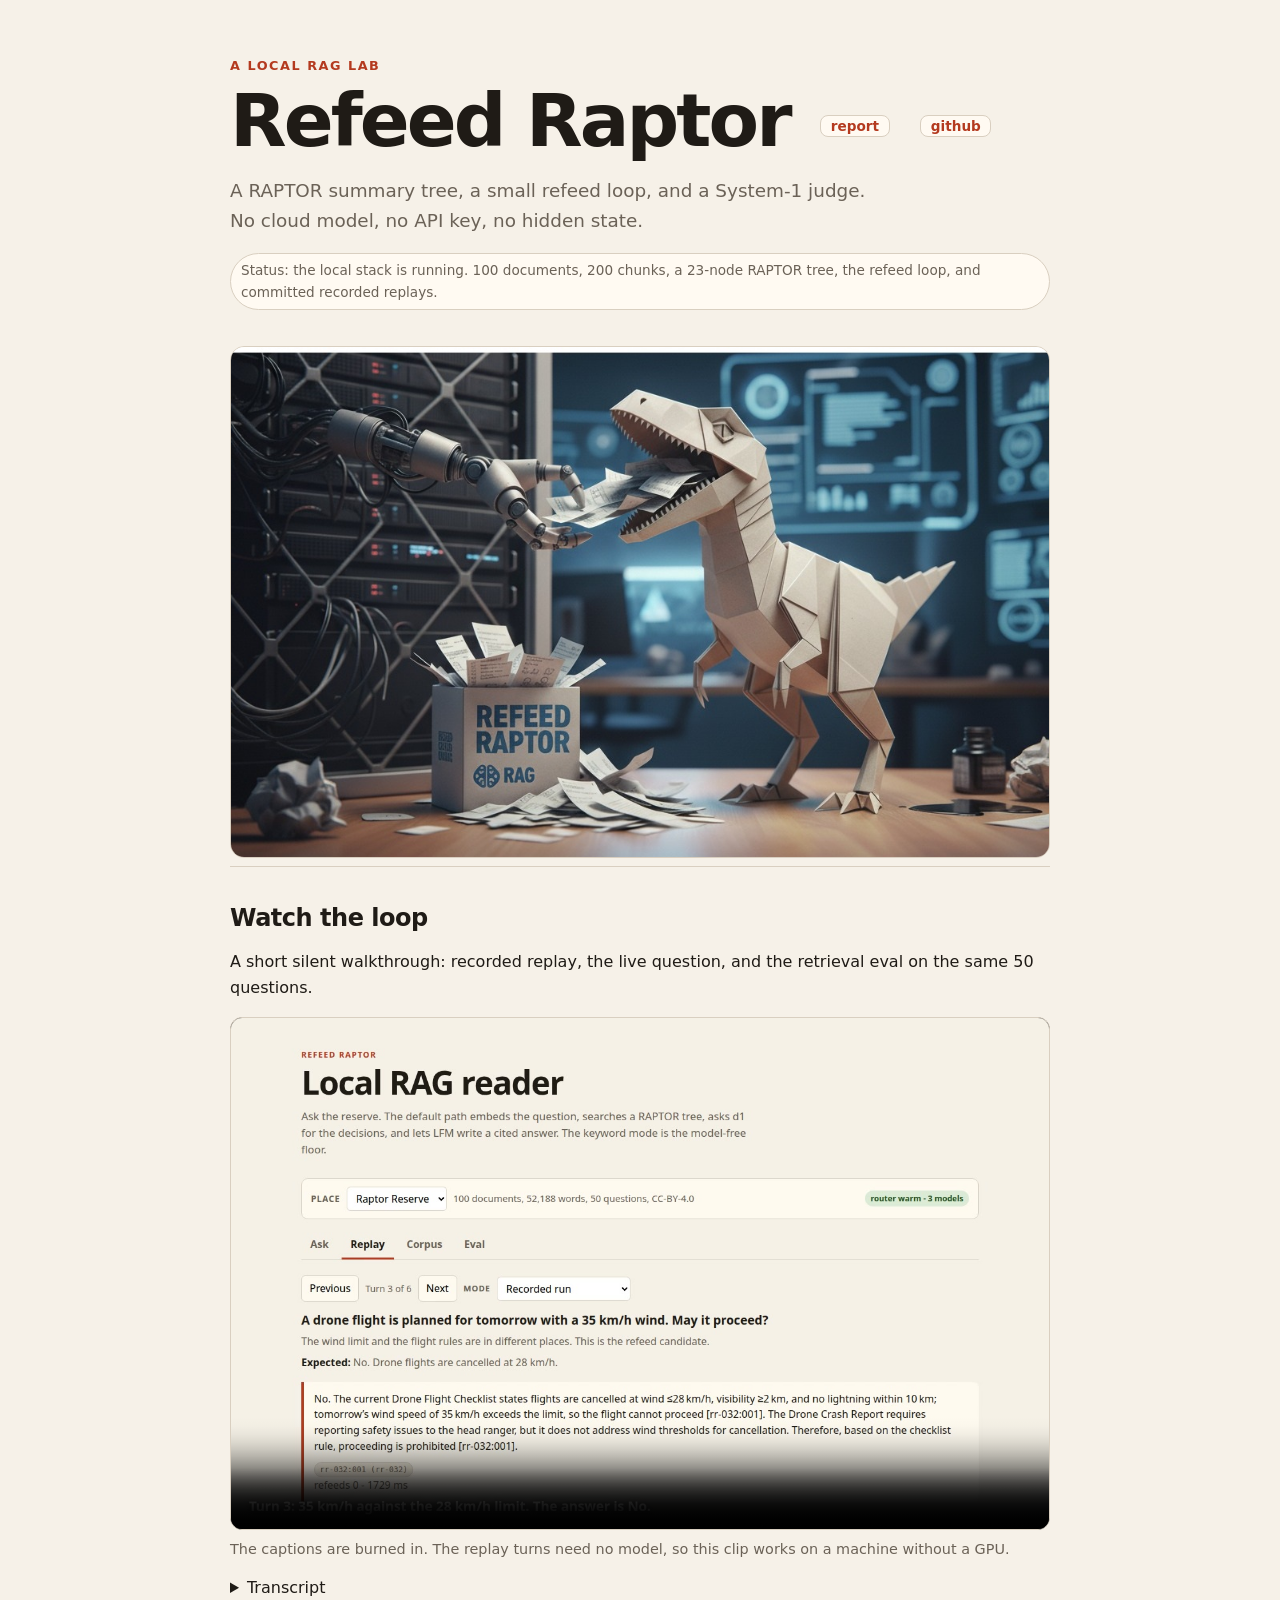
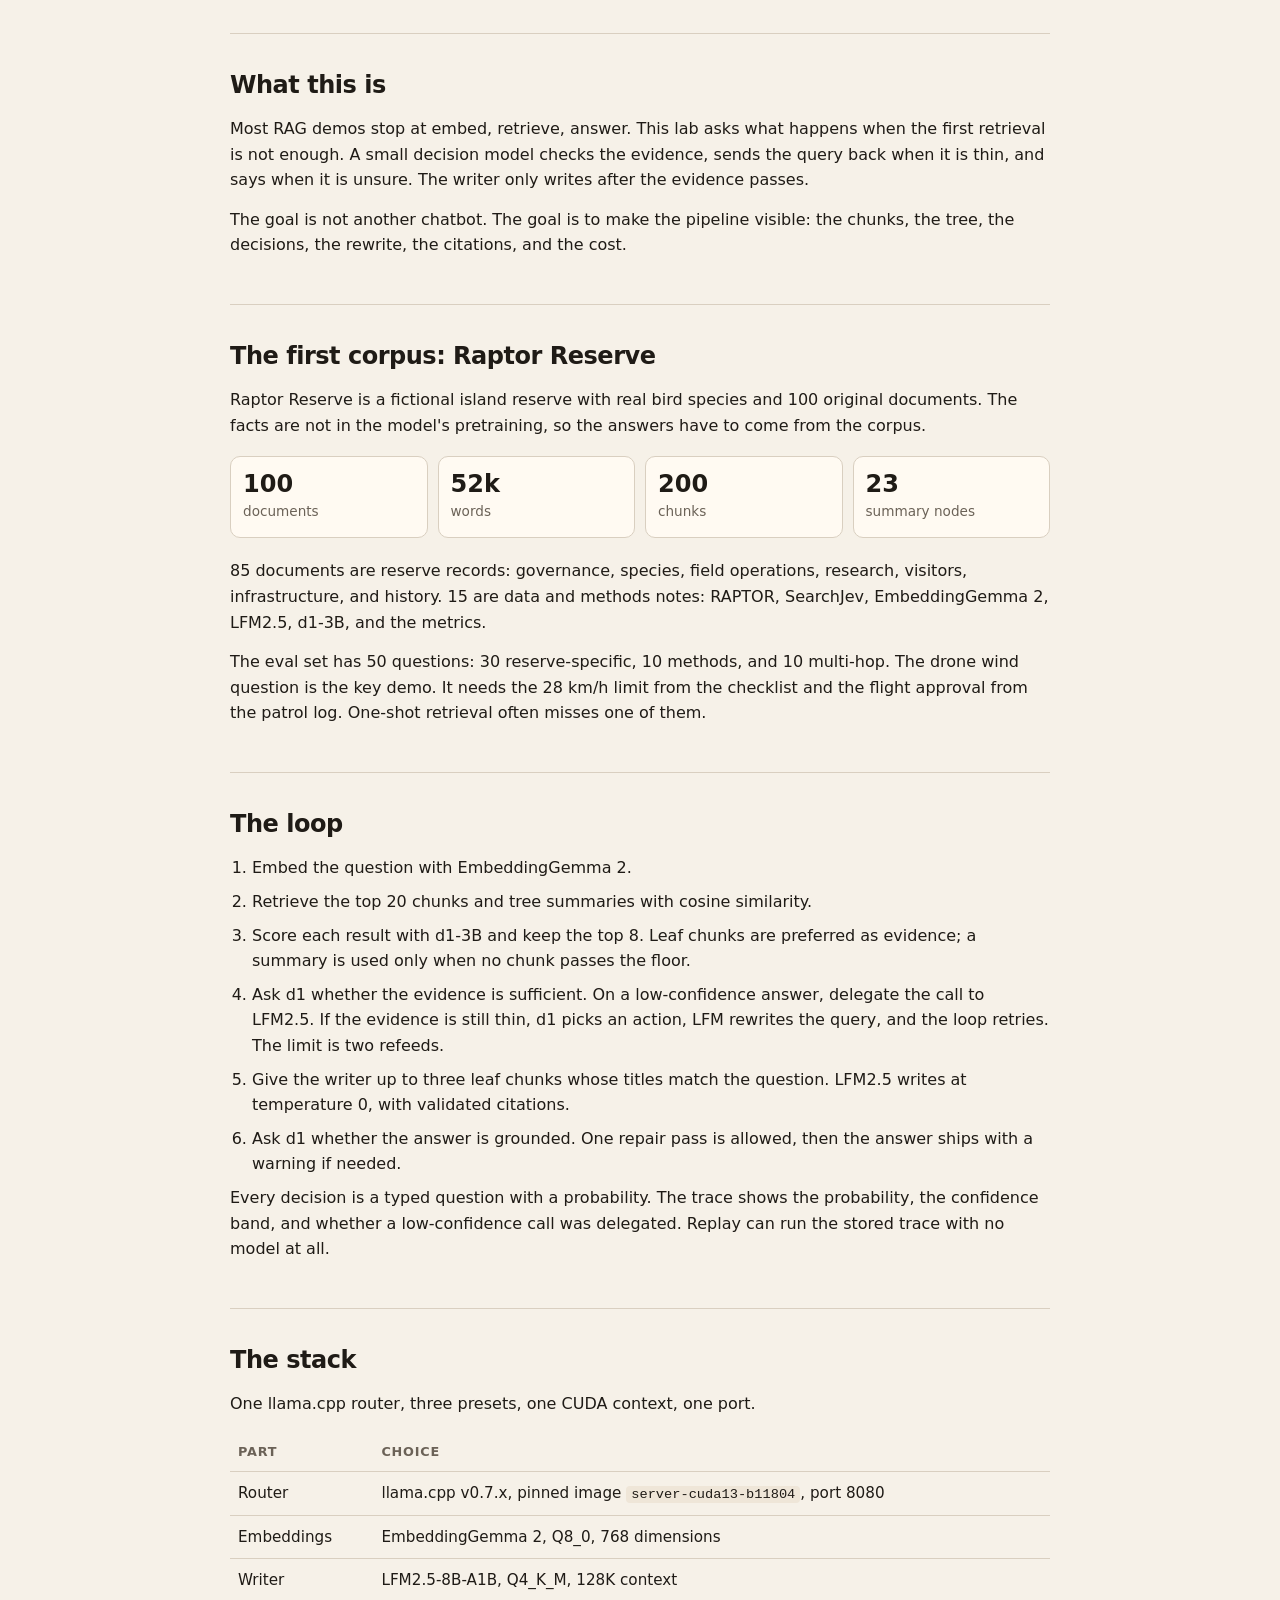
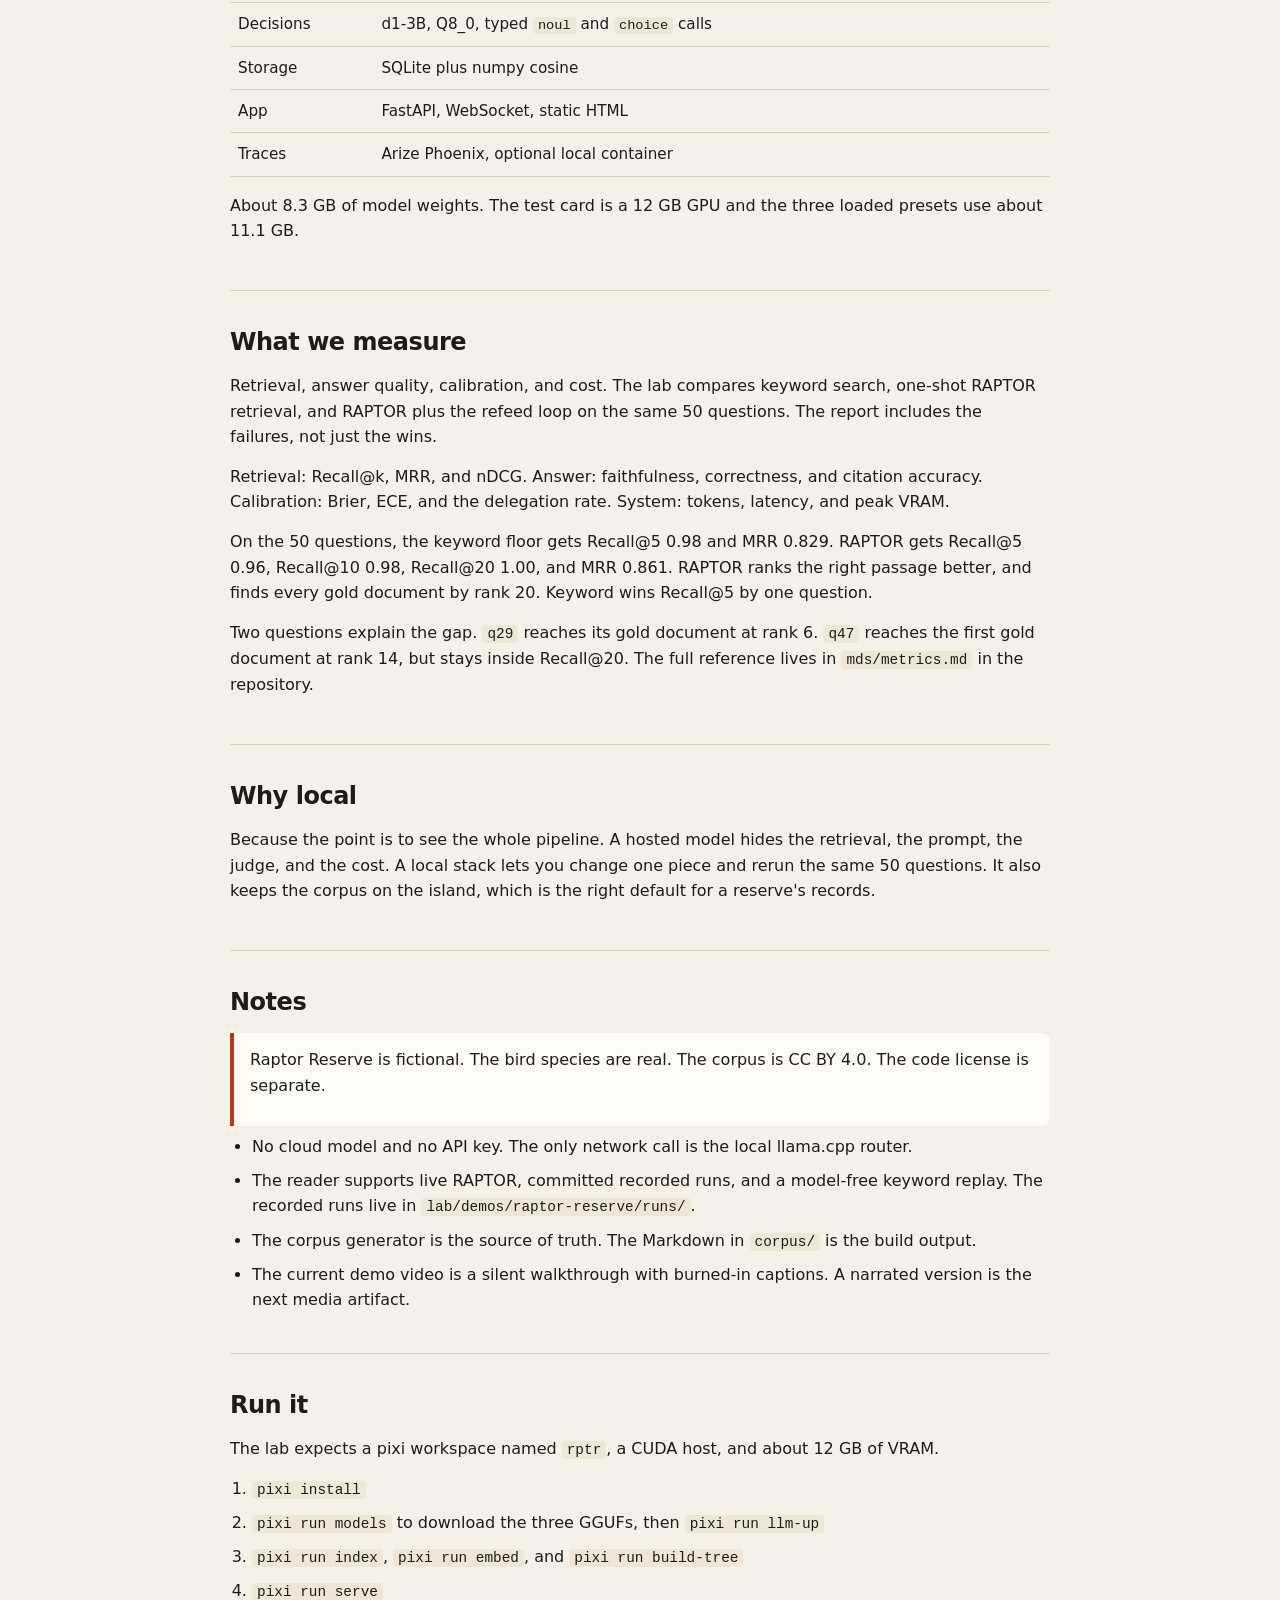
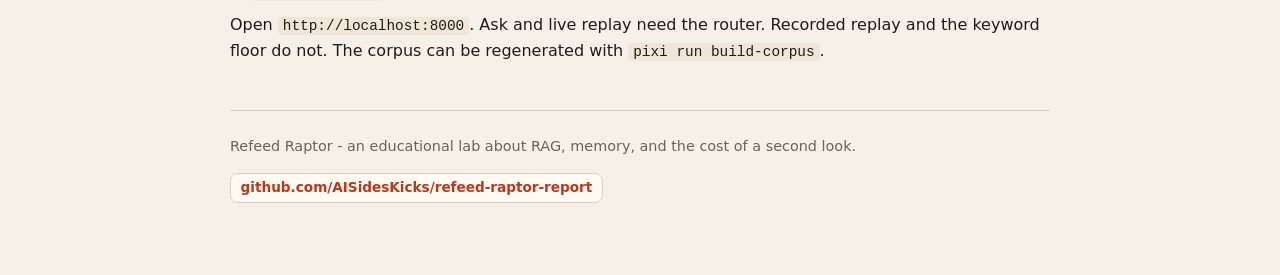
==== docs/index.html @ a9df1c09 "docs(web): add the report link before the github link" ====
<!doctype html>
<html lang="en">
<head>
<meta charset="utf-8">
<meta name="viewport" content="width=device-width, initial-scale=1">
<title>Refeed Raptor - a local RAG lab</title>
<meta name="description" content="A local RAG lab with a RAPTOR summary tree, a refeed loop, d1 decisions, and an LFM writer. No cloud model or API key.">
<link rel="canonical" href="https://refeed.raptor.report/">
<link rel="icon" type="image/png" sizes="64x64" href="favicon.png">
<link rel="icon" type="image/png" sizes="192x192" href="assets/images/icon-192.png">
<link rel="apple-touch-icon" sizes="180x180" href="assets/images/icon-180.png">
<meta name="theme-color" content="#f6f1e8">
<meta name="color-scheme" content="light">
<meta name="author" content="AISidesKicks">
<meta name="publisher" content="AISidesKicks">
<meta property="article:published_time" content="2026-10-22T00:00:00+00:00">
<meta property="article:modified_time" content="2026-10-22T00:00:00+00:00">

<meta property="og:type" content="website">
<meta property="og:site_name" content="Refeed Raptor">
<meta property="og:url" content="https://refeed.raptor.report/">
<meta property="og:title" content="Refeed Raptor - a local RAG lab">
<meta property="og:description" content="A RAPTOR summary tree, a small refeed loop, and a System-1 judge. No cloud model, no API key, no hidden state.">
<meta property="og:image" content="https://refeed.raptor.report/refeed-raptor.png">
<meta property="og:image:type" content="image/png">
<meta property="og:image:width" content="1024">
<meta property="og:image:height" content="635">
<meta property="og:image:alt" content="A paper raptor eating documents fed by a robot arm in a server room">
<meta property="og:video" content="https://refeed.raptor.report/assets/videos/refeed-loop.mp4">
<meta property="og:video:type" content="video/mp4">
<meta property="og:locale" content="en">

<meta name="twitter:card" content="summary_large_image">
<meta name="twitter:title" content="Refeed Raptor - a local RAG lab">
<meta name="twitter:description" content="A RAPTOR summary tree, a small refeed loop, and a System-1 judge. No cloud model, no API key.">
<meta name="twitter:image" content="https://refeed.raptor.report/refeed-raptor.png">
<meta name="twitter:image:alt" content="A paper raptor eating documents fed by a robot arm in a server room">
<style>
  :root {
    --paper: #f6f1e8;
    --ink: #1f1b16;
    --muted: #6b6257;
    --rust: #b43a1f;
    --line: #d9cfc0;
    --panel: #fffaf2;
  }

  * {
    box-sizing: border-box;
  }

  body {
    margin: 0;
    background: var(--paper);
    color: var(--ink);
    font-family: ui-sans-serif, system-ui, -apple-system, "Segoe UI", sans-serif;
    line-height: 1.6;
  }

  .wrap {
    max-width: 860px;
    margin: 0 auto;
    padding: 32px 20px 64px;
  }

  header {
    padding: 24px 0 8px;
  }

  .eyebrow {
    margin: 0 0 8px;
    color: var(--rust);
    font-size: 0.8rem;
    font-weight: 700;
    letter-spacing: 0.12em;
    text-transform: uppercase;
  }

  h1 {
    margin: 0;
    font-size: clamp(2.6rem, 7vw, 4.6rem);
    line-height: 1;
    letter-spacing: -0.04em;
  }

  .gh {
    display: inline-block;
    font-size: 0.85rem;
    font-weight: 600;
    letter-spacing: 0;
    text-decoration: none;
    color: var(--rust);
    border: 1px solid var(--line);
    border-radius: 0.5rem;
    padding: 0.2rem 0.6rem;
    background: var(--panel);
    vertical-align: middle;
    margin-left: 0.5rem;
  }

  .gh:hover {
    border-color: var(--rust);
  }

  footer .gh {
    margin-left: 0;
  }

  .lede {
    max-width: 640px;
    margin: 18px 0 0;
    color: var(--muted);
    font-size: 1.15rem;
  }

  .status {
    display: inline-block;
    margin: 18px 0 0;
    padding: 6px 10px;
    background: var(--panel);
    border: 1px solid var(--line);
    border-radius: 999px;
    color: var(--muted);
    font-size: 0.85rem;
  }

  .hero {
    display: block;
    width: 100%;
    height: auto;
    margin: 28px 0 8px;
    border: 1px solid var(--line);
    border-radius: 14px;
  }

  .video {
    display: block;
    width: 100%;
    margin: 16px 0 8px;
    border: 1px solid var(--line);
    border-radius: 12px;
    background: #000;
  }

  .video-note {
    color: var(--muted);
    font-size: 0.9rem;
  }

  section {
    padding: 32px 0;
    border-top: 1px solid var(--line);
  }

  h2 {
    margin: 0 0 12px;
    font-size: 1.5rem;
    letter-spacing: -0.02em;
  }

  p {
    margin: 0 0 14px;
  }

  .stats {
    display: grid;
    grid-template-columns: repeat(4, minmax(0, 1fr));
    gap: 10px;
    margin: 18px 0 20px;
  }

  .stat {
    padding: 14px 12px;
    background: var(--panel);
    border: 1px solid var(--line);
    border-radius: 10px;
  }

  .stat strong {
    display: block;
    font-size: 1.5rem;
    line-height: 1.1;
  }

  .stat span {
    color: var(--muted);
    font-size: 0.85rem;
  }

  ol,
  ul {
    margin: 0;
    padding-left: 22px;
  }

  li {
    margin: 8px 0;
  }

  code {
    padding: 1px 5px;
    background: #efe6d8;
    border-radius: 4px;
    font-family: ui-monospace, SFMono-Regular, Menlo, monospace;
    font-size: 0.9em;
  }

  table {
    width: 100%;
    margin: 16px 0;
    border-collapse: collapse;
    font-size: 0.95rem;
  }

  th,
  td {
    padding: 9px 8px;
    border-bottom: 1px solid var(--line);
    text-align: left;
    vertical-align: top;
  }

  th {
    color: var(--muted);
    font-size: 0.8rem;
    letter-spacing: 0.06em;
    text-transform: uppercase;
  }

  .callout {
    padding: 14px 16px;
    background: var(--panel);
    border-left: 4px solid var(--rust);
    border-radius: 0 8px 8px 0;
  }

  footer {
    padding-top: 24px;
    border-top: 1px solid var(--line);
    color: var(--muted);
    font-size: 0.9rem;
  }

  @media (max-width: 620px) {
    .stats {
      grid-template-columns: repeat(2, minmax(0, 1fr));
    }
  }
</style>
</head>
<body>
<div class="wrap">

<header>
  <p class="eyebrow">A local RAG lab</p>
  <h1>Refeed Raptor <a class="gh" href="#measure">report</a> <a class="gh" href="https://github.com/AISidesKicks/refeed-raptor-report">github</a></h1>
  <p class="lede">A RAPTOR summary tree, a small refeed loop, and a System-1 judge. No cloud model, no API key, no hidden state.</p>
  <p class="status">Status: the local stack is running. 100 documents, 200 chunks, a 23-node RAPTOR tree, the refeed loop, and committed recorded replays.</p>
</header>

<img class="hero" src="refeed-raptor.png" alt="A paper raptor being fed documents by a robot arm in a server room">

<main>

<section id="watch">
  <h2>Watch the loop</h2>
  <p>A short silent walkthrough: recorded replay, the live question, and the retrieval eval on the same 50 questions.</p>
  <video class="video" controls playsinline preload="metadata" poster="assets/videos/refeed-loop-poster.jpg">
    <source src="assets/videos/refeed-loop.mp4" type="video/mp4">
    Your browser does not support the video tag. <a href="assets/videos/refeed-loop.mp4">Download the MP4.</a>
  </video>
  <p class="video-note">The captions are burned in. The replay turns need no model, so this clip works on a machine without a GPU.</p>
  <details class="transcript">
    <summary>Transcript</summary>
    <p><strong>0:00</strong> A local RAG lab. One llama.cpp router, three models, no cloud.</p>
    <p><strong>0:02</strong> Recorded replay needs no GPU. Turn 1 returns 21 osprey chicks.</p>
    <p><strong>0:06</strong> Turn 3: 35 km/h against the 28 km/h limit. The answer is No.</p>
    <p><strong>0:11</strong> Live mode: retrieve, judge, write, cite, check grounding.</p>
    <p><strong>0:15</strong> RAPTOR on 50 questions: Recall@20 100%, MRR 0.861.</p>
    <p><strong>0:18</strong> refeed.raptor.report - local models, visible loop.</p>
  </details>
</section>

<section id="what">
  <h2>What this is</h2>
  <p>Most RAG demos stop at embed, retrieve, answer. This lab asks what happens when the first retrieval is not enough. A small decision model checks the evidence, sends the query back when it is thin, and says when it is unsure. The writer only writes after the evidence passes.</p>
  <p>The goal is not another chatbot. The goal is to make the pipeline visible: the chunks, the tree, the decisions, the rewrite, the citations, and the cost.</p>
</section>

<section id="corpus">
  <h2>The first corpus: Raptor Reserve</h2>
  <p>Raptor Reserve is a fictional island reserve with real bird species and 100 original documents. The facts are not in the model's pretraining, so the answers have to come from the corpus.</p>
  <div class="stats">
    <div class="stat"><strong>100</strong><span>documents</span></div>
    <div class="stat"><strong>52k</strong><span>words</span></div>
    <div class="stat"><strong>200</strong><span>chunks</span></div>
    <div class="stat"><strong>23</strong><span>summary nodes</span></div>
  </div>
  <p>85 documents are reserve records: governance, species, field operations, research, visitors, infrastructure, and history. 15 are data and methods notes: RAPTOR, SearchJev, EmbeddingGemma 2, LFM2.5, d1-3B, and the metrics.</p>
  <p>The eval set has 50 questions: 30 reserve-specific, 10 methods, and 10 multi-hop. The drone wind question is the key demo. It needs the 28 km/h limit from the checklist and the flight approval from the patrol log. One-shot retrieval often misses one of them.</p>
</section>

<section id="loop">
  <h2>The loop</h2>
  <ol>
    <li>Embed the question with EmbeddingGemma 2.</li>
    <li>Retrieve the top 20 chunks and tree summaries with cosine similarity.</li>
    <li>Score each result with d1-3B and keep the top 8. Leaf chunks are preferred as evidence; a summary is used only when no chunk passes the floor.</li>
    <li>Ask d1 whether the evidence is sufficient. On a low-confidence answer, delegate the call to LFM2.5. If the evidence is still thin, d1 picks an action, LFM rewrites the query, and the loop retries. The limit is two refeeds.</li>
    <li>Give the writer up to three leaf chunks whose titles match the question. LFM2.5 writes at temperature 0, with validated citations.</li>
    <li>Ask d1 whether the answer is grounded. One repair pass is allowed, then the answer ships with a warning if needed.</li>
  </ol>
  <p>Every decision is a typed question with a probability. The trace shows the probability, the confidence band, and whether a low-confidence call was delegated. Replay can run the stored trace with no model at all.</p>
</section>

<section id="stack">
  <h2>The stack</h2>
  <p>One llama.cpp router, three presets, one CUDA context, one port.</p>
  <table>
    <tr><th>Part</th><th>Choice</th></tr>
    <tr><td>Router</td><td>llama.cpp v0.7.x, pinned image <code>server-cuda13-b11804</code>, port 8080</td></tr>
    <tr><td>Embeddings</td><td>EmbeddingGemma 2, Q8_0, 768 dimensions</td></tr>
    <tr><td>Writer</td><td>LFM2.5-8B-A1B, Q4_K_M, 128K context</td></tr>
    <tr><td>Decisions</td><td>d1-3B, Q8_0, typed <code>noul</code> and <code>choice</code> calls</td></tr>
    <tr><td>Storage</td><td>SQLite plus numpy cosine</td></tr>
    <tr><td>App</td><td>FastAPI, WebSocket, static HTML</td></tr>
    <tr><td>Traces</td><td>Arize Phoenix, optional local container</td></tr>
  </table>
  <p>About 8.3 GB of model weights. The test card is a 12 GB GPU and the three loaded presets use about 11.1 GB.</p>
</section>

<section id="measure">
  <h2>What we measure</h2>
  <p>Retrieval, answer quality, calibration, and cost. The lab compares keyword search, one-shot RAPTOR retrieval, and RAPTOR plus the refeed loop on the same 50 questions. The report includes the failures, not just the wins.</p>
  <p>Retrieval: Recall@k, MRR, and nDCG. Answer: faithfulness, correctness, and citation accuracy. Calibration: Brier, ECE, and the delegation rate. System: tokens, latency, and peak VRAM.</p>
  <p>On the 50 questions, the keyword floor gets Recall@5 0.98 and MRR 0.829. RAPTOR gets Recall@5 0.96, Recall@10 0.98, Recall@20 1.00, and MRR 0.861. RAPTOR ranks the right passage better, and finds every gold document by rank 20. Keyword wins Recall@5 by one question.</p>
  <p>Two questions explain the gap. <code>q29</code> reaches its gold document at rank 6. <code>q47</code> reaches the first gold document at rank 14, but stays inside Recall@20. The full reference lives in <code>mds/metrics.md</code> in the repository.</p>
</section>

<section id="local">
  <h2>Why local</h2>
  <p>Because the point is to see the whole pipeline. A hosted model hides the retrieval, the prompt, the judge, and the cost. A local stack lets you change one piece and rerun the same 50 questions. It also keeps the corpus on the island, which is the right default for a reserve's records.</p>
</section>

<section id="notes">
  <h2>Notes</h2>
  <div class="callout">
    <p>Raptor Reserve is fictional. The bird species are real. The corpus is CC BY 4.0. The code license is separate.</p>
  </div>
  <ul>
    <li>No cloud model and no API key. The only network call is the local llama.cpp router.</li>
    <li>The reader supports live RAPTOR, committed recorded runs, and a model-free keyword replay. The recorded runs live in <code>lab/demos/raptor-reserve/runs/</code>.</li>
    <li>The corpus generator is the source of truth. The Markdown in <code>corpus/</code> is the build output.</li>
    <li>The current demo video is a silent walkthrough with burned-in captions. A narrated version is the next media artifact.</li>
  </ul>
</section>

<section id="run">
  <h2>Run it</h2>
  <p>The lab expects a pixi workspace named <code>rptr</code>, a CUDA host, and about 12 GB of VRAM.</p>
  <ol>
    <li><code>pixi install</code></li>
    <li><code>pixi run models</code> to download the three GGUFs, then <code>pixi run llm-up</code></li>
    <li><code>pixi run index</code>, <code>pixi run embed</code>, and <code>pixi run build-tree</code></li>
    <li><code>pixi run serve</code></li>
  </ol>
  <p>Open <code>http://localhost:8000</code>. Ask and live replay need the router. Recorded replay and the keyword floor do not. The corpus can be regenerated with <code>pixi run build-corpus</code>.</p>
</section>

</main>

<footer>
  <p>Refeed Raptor - an educational lab about RAG, memory, and the cost of a second look.</p>
  <p><a class="gh" href="https://github.com/AISidesKicks/refeed-raptor-report">github.com/AISidesKicks/refeed-raptor-report</a></p>
</footer>

</div>
</body>
</html>
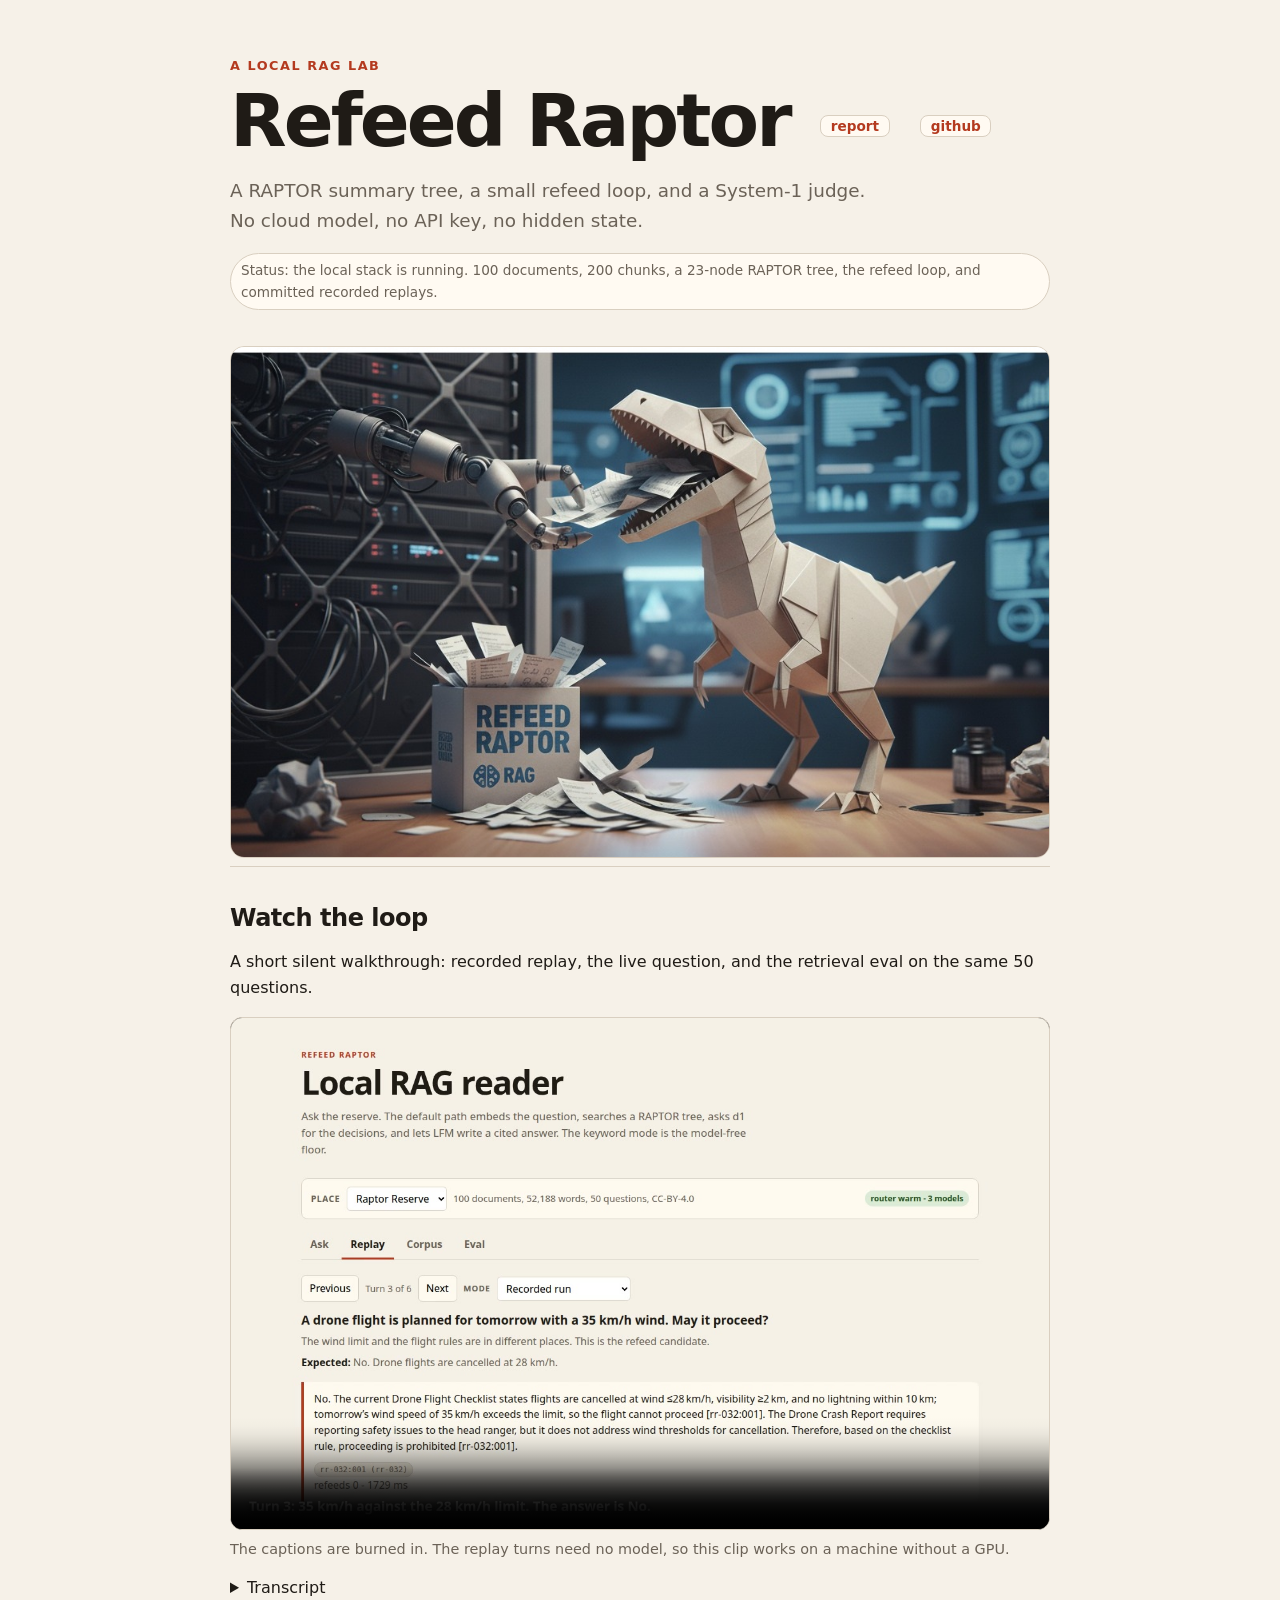
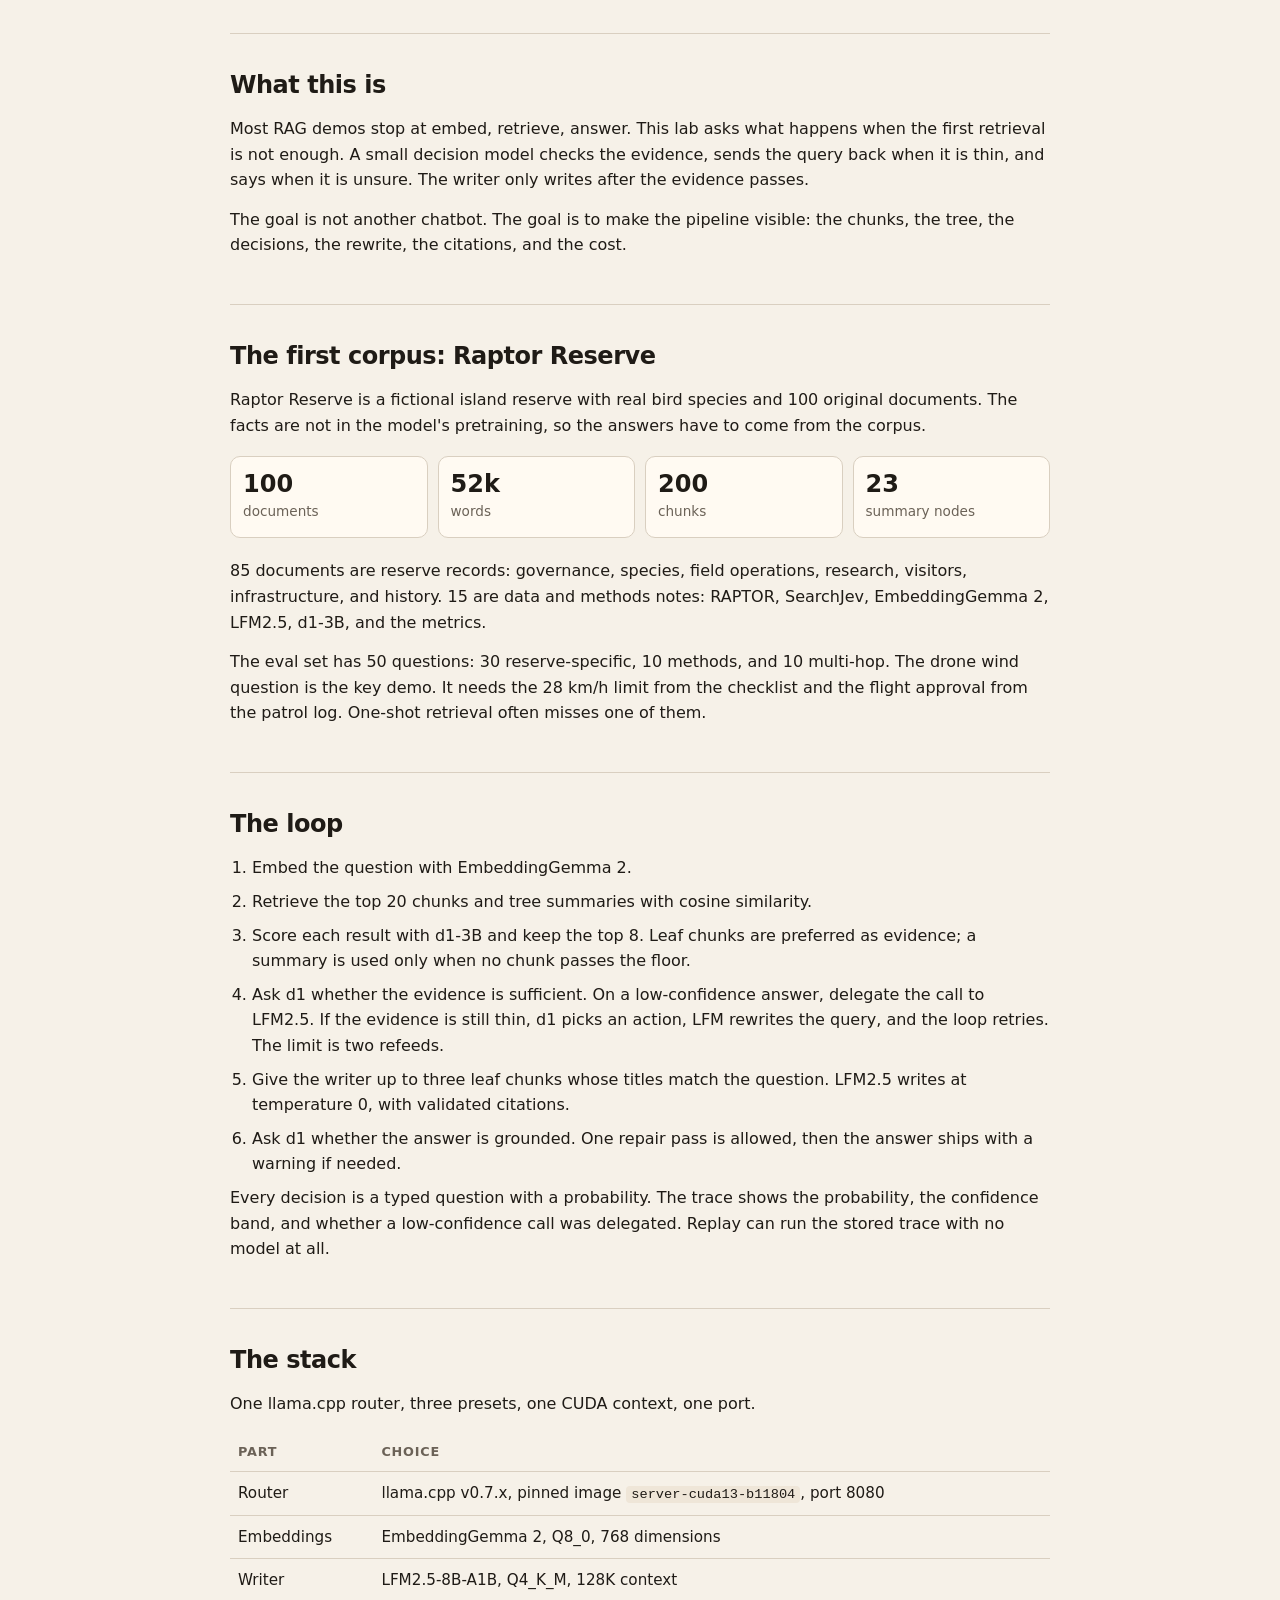
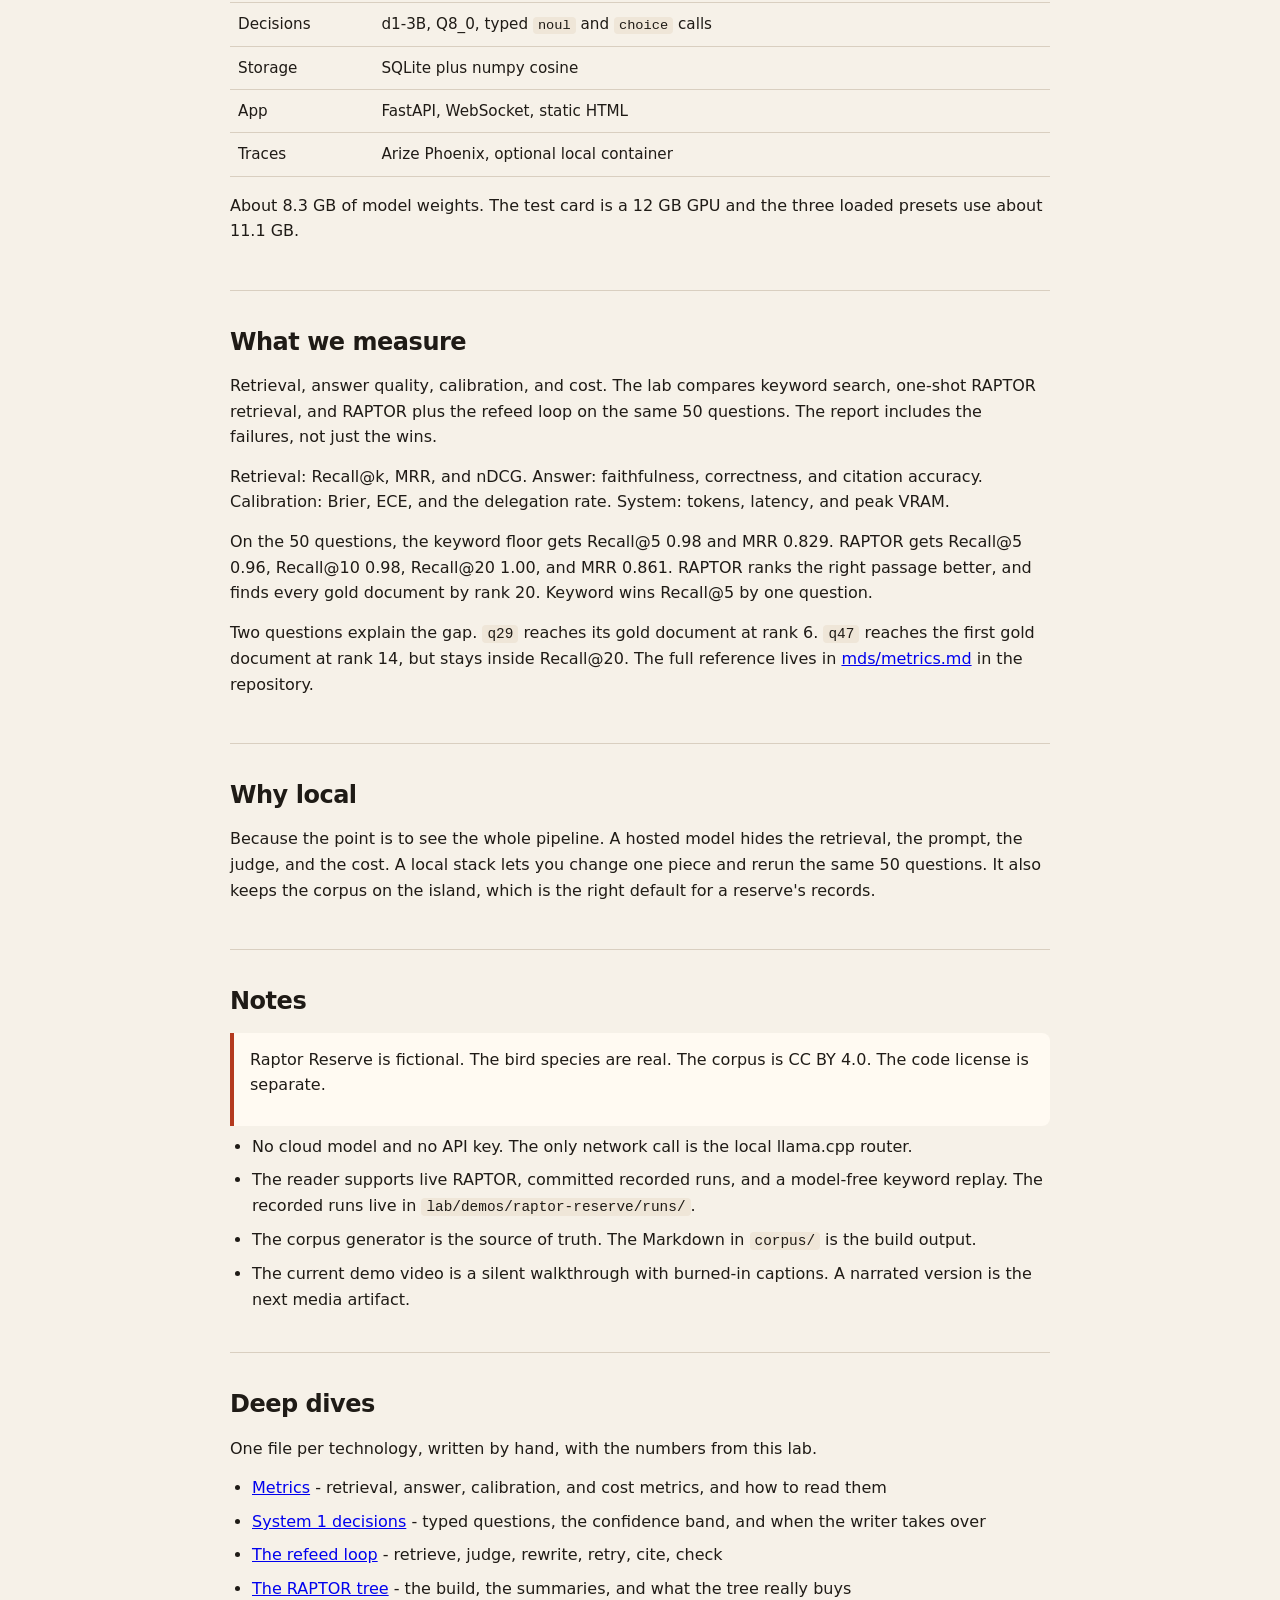
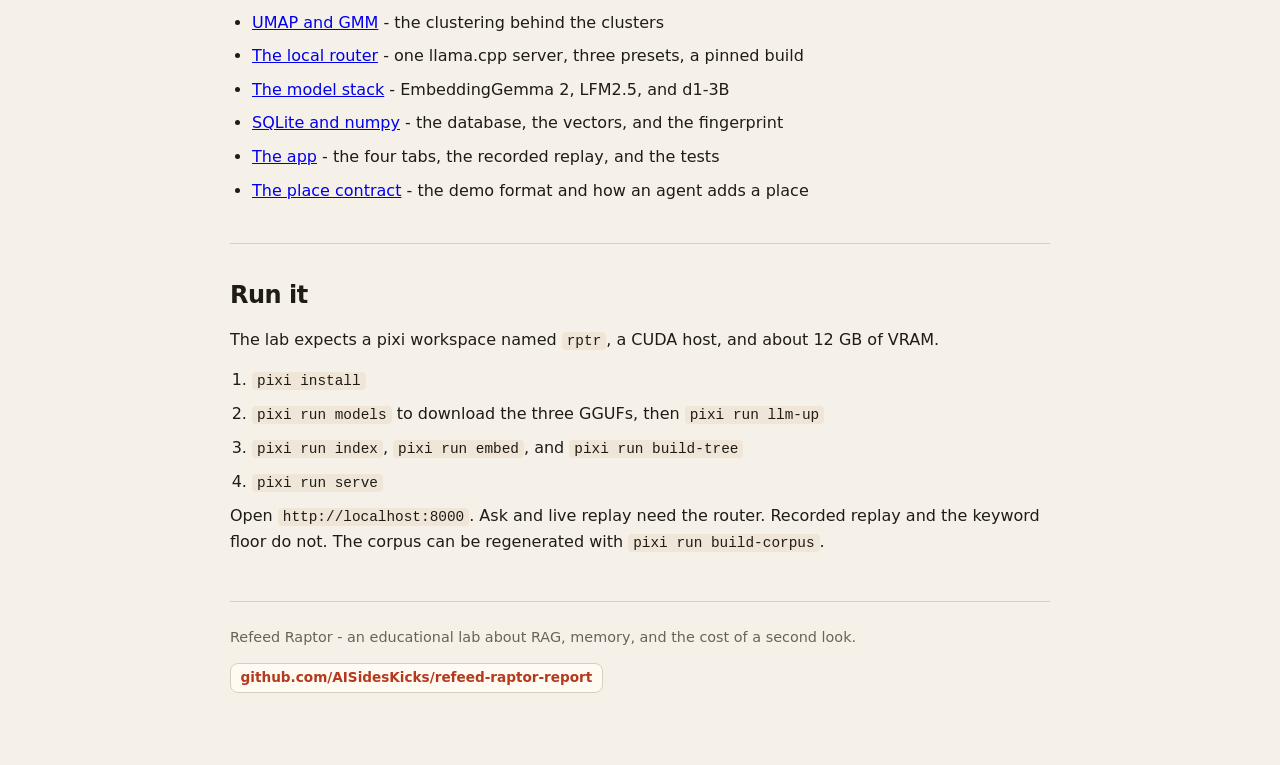
==== commit 97714774: "docs(web): link the deep dives from the overview" ====
--- a/docs/index.html
+++ b/docs/index.html
@@ -334,7 +334,7 @@
   <p>Retrieval, answer quality, calibration, and cost. The lab compares keyword search, one-shot RAPTOR retrieval, and RAPTOR plus the refeed loop on the same 50 questions. The report includes the failures, not just the wins.</p>
   <p>Retrieval: Recall@k, MRR, and nDCG. Answer: faithfulness, correctness, and citation accuracy. Calibration: Brier, ECE, and the delegation rate. System: tokens, latency, and peak VRAM.</p>
   <p>On the 50 questions, the keyword floor gets Recall@5 0.98 and MRR 0.829. RAPTOR gets Recall@5 0.96, Recall@10 0.98, Recall@20 1.00, and MRR 0.861. RAPTOR ranks the right passage better, and finds every gold document by rank 20. Keyword wins Recall@5 by one question.</p>
-  <p>Two questions explain the gap. <code>q29</code> reaches its gold document at rank 6. <code>q47</code> reaches the first gold document at rank 14, but stays inside Recall@20. The full reference lives in <code>mds/metrics.md</code> in the repository.</p>
+  <p>Two questions explain the gap. <code>q29</code> reaches its gold document at rank 6. <code>q47</code> reaches the first gold document at rank 14, but stays inside Recall@20. The full reference lives in <a href="https://github.com/AISidesKicks/refeed-raptor-report/blob/master/mds/metrics.md">mds/metrics.md</a> in the repository.</p>
 </section>
 
 <section id="local">
@@ -355,6 +355,23 @@
   </ul>
 </section>
 
+<section id="dives">
+  <h2>Deep dives</h2>
+  <p>One file per technology, written by hand, with the numbers from this lab.</p>
+  <ul>
+    <li><a href="https://github.com/AISidesKicks/refeed-raptor-report/blob/master/mds/metrics.md">Metrics</a> - retrieval, answer, calibration, and cost metrics, and how to read them</li>
+    <li><a href="https://github.com/AISidesKicks/refeed-raptor-report/blob/master/mds/systemone.md">System 1 decisions</a> - typed questions, the confidence band, and when the writer takes over</li>
+    <li><a href="https://github.com/AISidesKicks/refeed-raptor-report/blob/master/mds/refeed.md">The refeed loop</a> - retrieve, judge, rewrite, retry, cite, check</li>
+    <li><a href="https://github.com/AISidesKicks/refeed-raptor-report/blob/master/mds/raptor.md">The RAPTOR tree</a> - the build, the summaries, and what the tree really buys</li>
+    <li><a href="https://github.com/AISidesKicks/refeed-raptor-report/blob/master/mds/umap-gmm.md">UMAP and GMM</a> - the clustering behind the clusters</li>
+    <li><a href="https://github.com/AISidesKicks/refeed-raptor-report/blob/master/mds/llamacpp.md">The local router</a> - one llama.cpp server, three presets, a pinned build</li>
+    <li><a href="https://github.com/AISidesKicks/refeed-raptor-report/blob/master/mds/models.md">The model stack</a> - EmbeddingGemma 2, LFM2.5, and d1-3B</li>
+    <li><a href="https://github.com/AISidesKicks/refeed-raptor-report/blob/master/mds/sqlite-numpy.md">SQLite and numpy</a> - the database, the vectors, and the fingerprint</li>
+    <li><a href="https://github.com/AISidesKicks/refeed-raptor-report/blob/master/mds/fastapi-app.md">The app</a> - the four tabs, the recorded replay, and the tests</li>
+    <li><a href="https://github.com/AISidesKicks/refeed-raptor-report/blob/master/mds/place-contract.md">The place contract</a> - the demo format and how an agent adds a place</li>
+  </ul>
+</section>
+
 <section id="run">
   <h2>Run it</h2>
   <p>The lab expects a pixi workspace named <code>rptr</code>, a CUDA host, and about 12 GB of VRAM.</p>
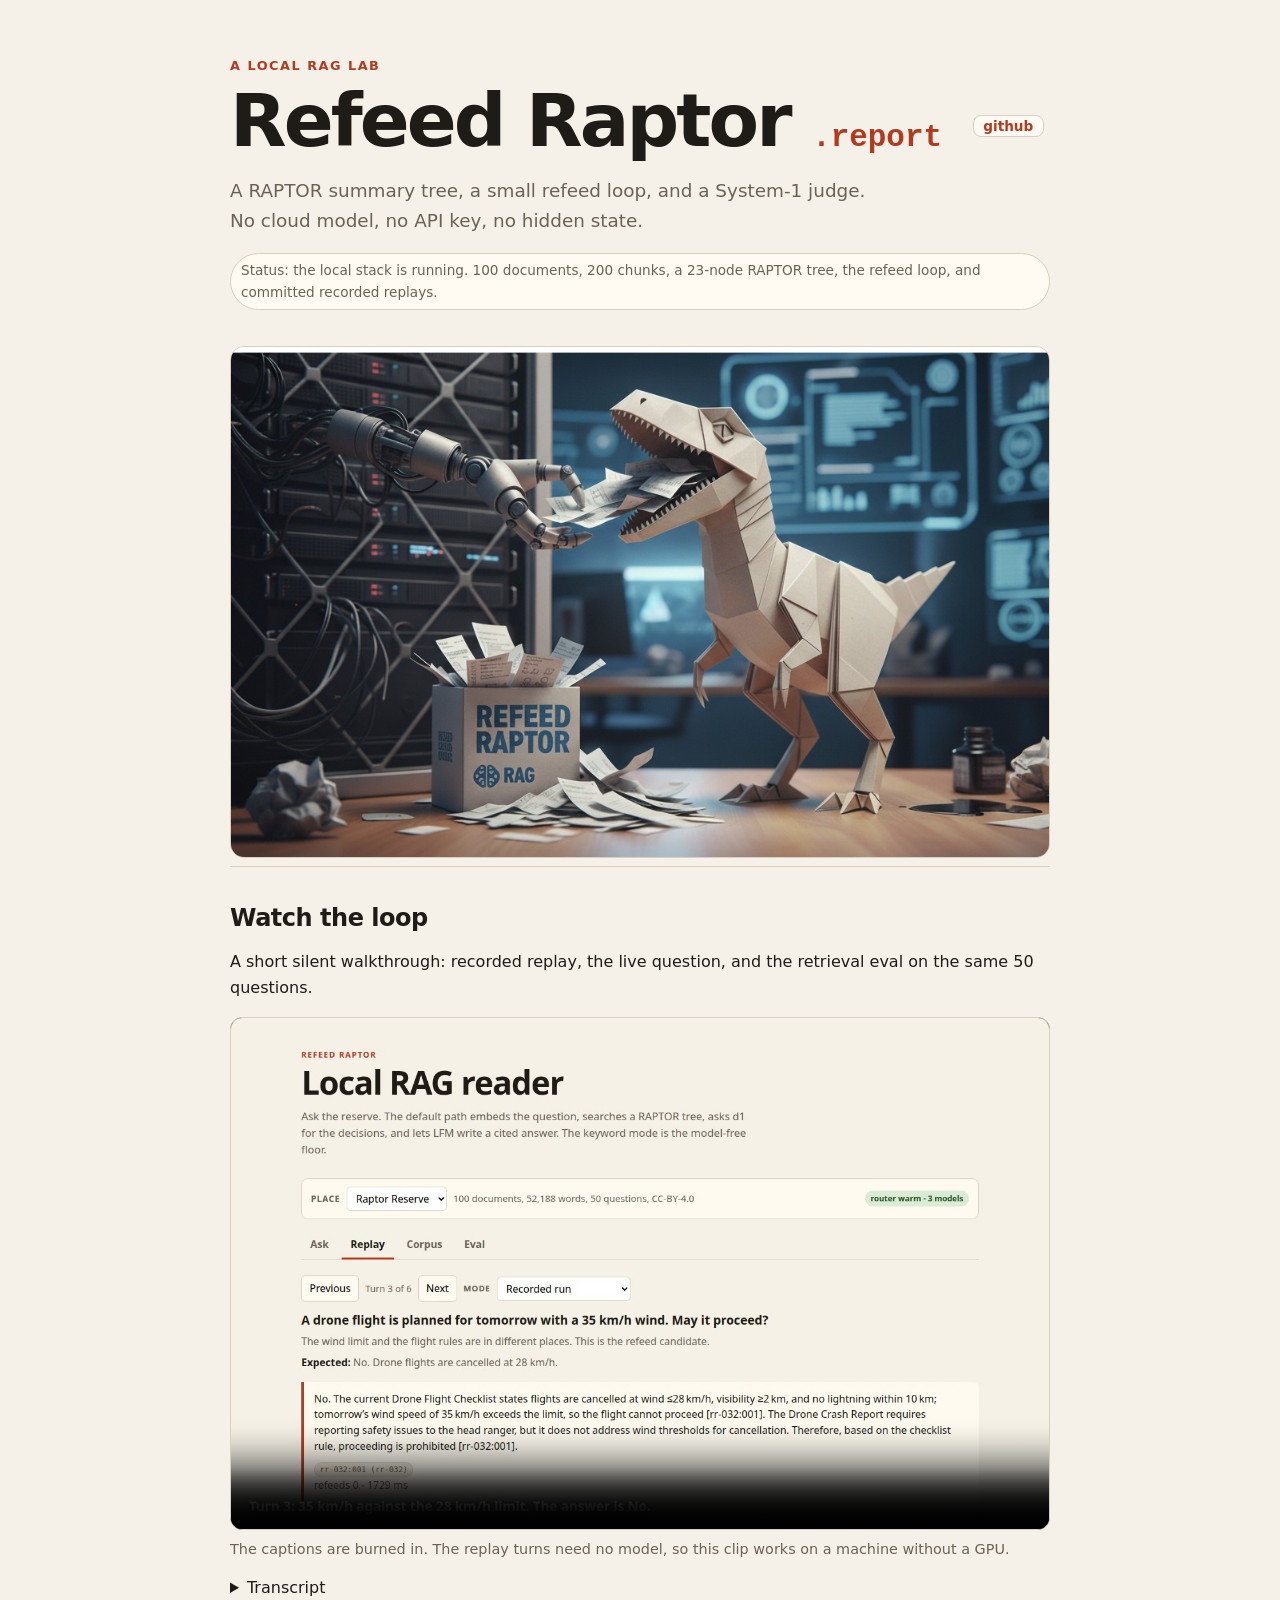
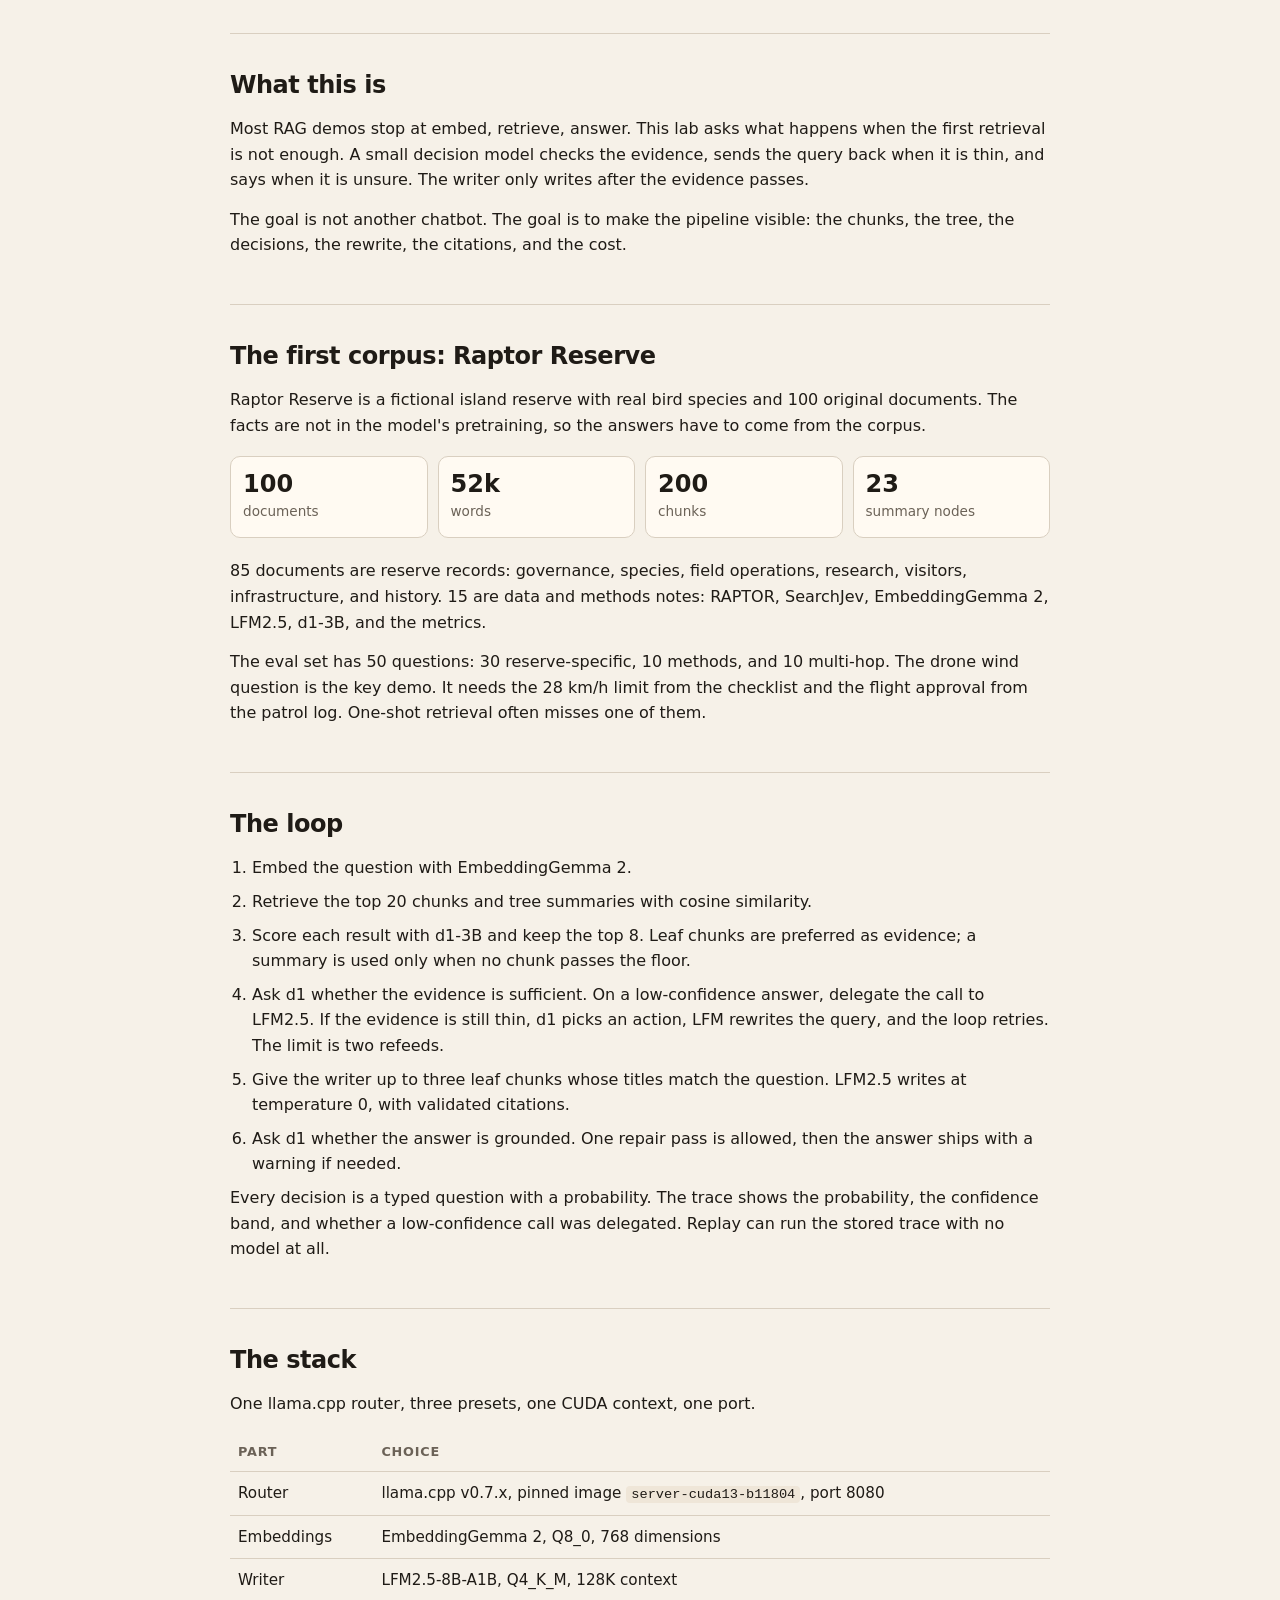
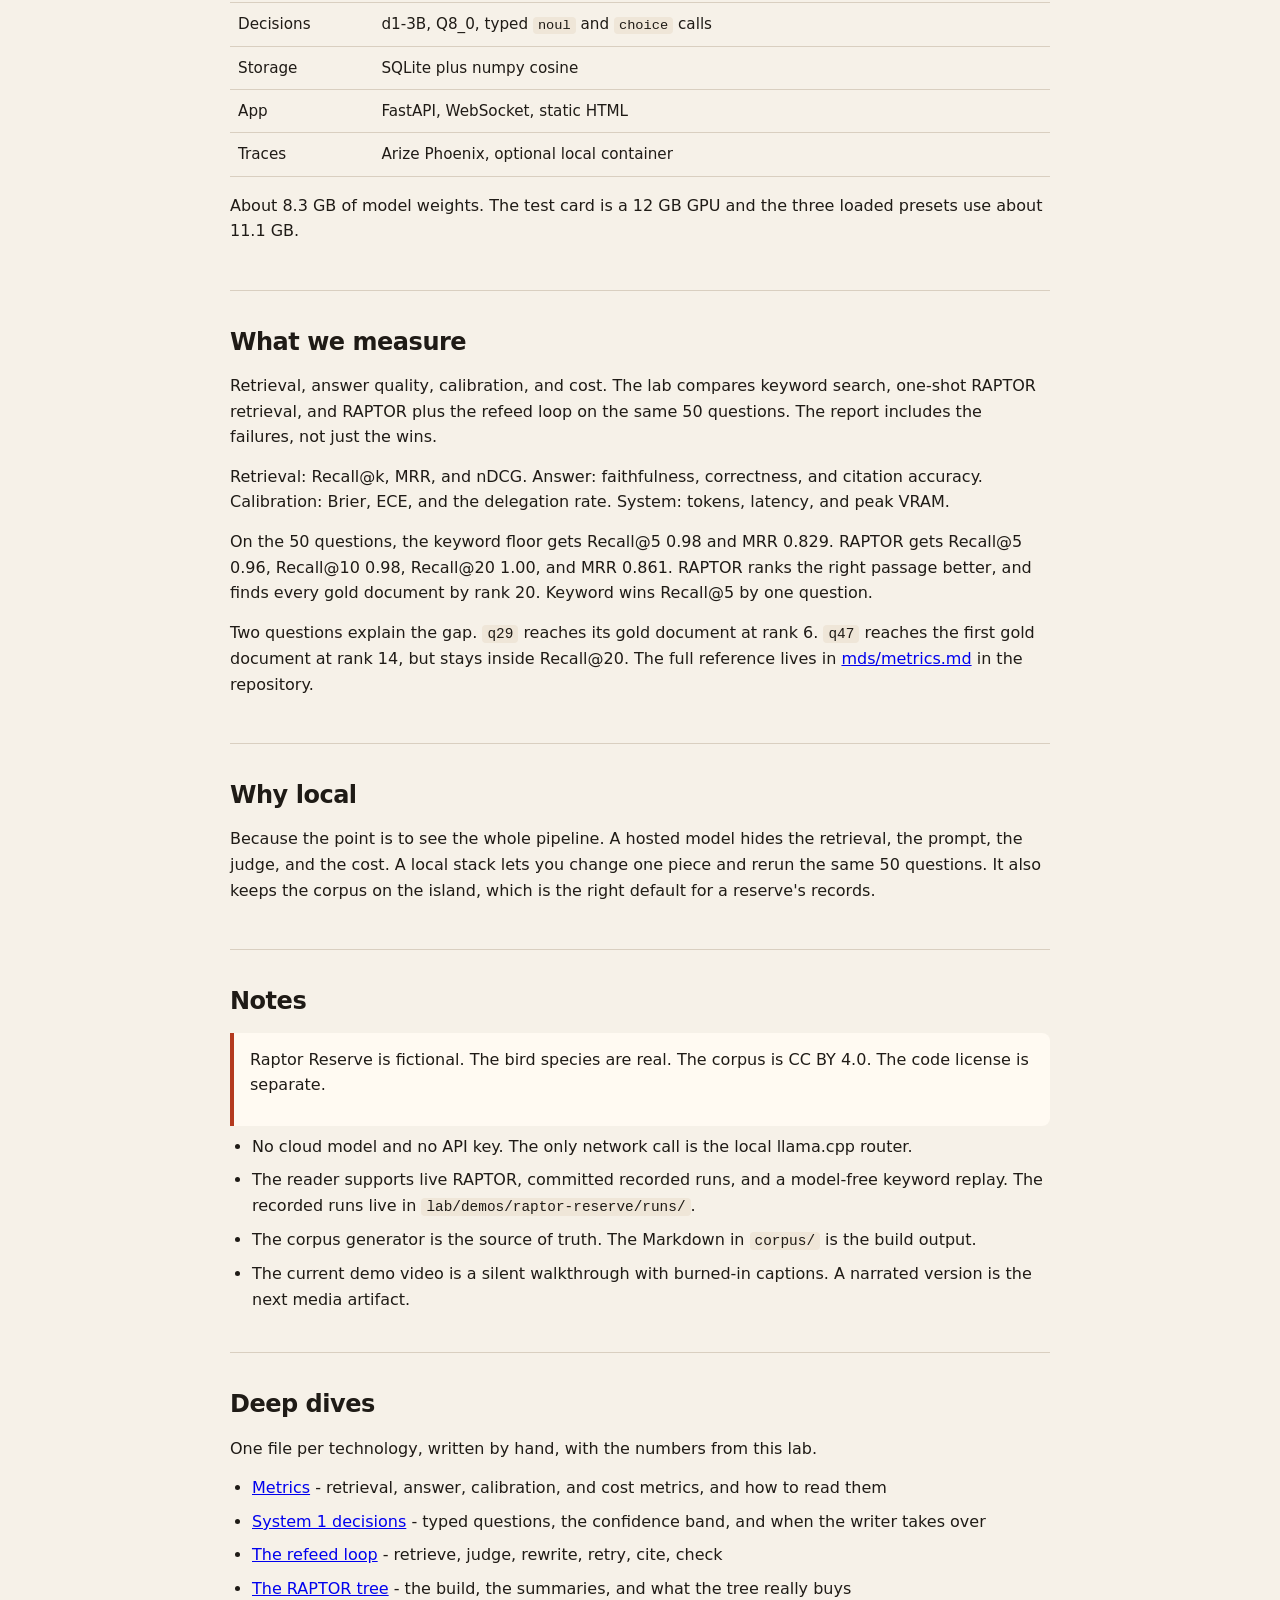
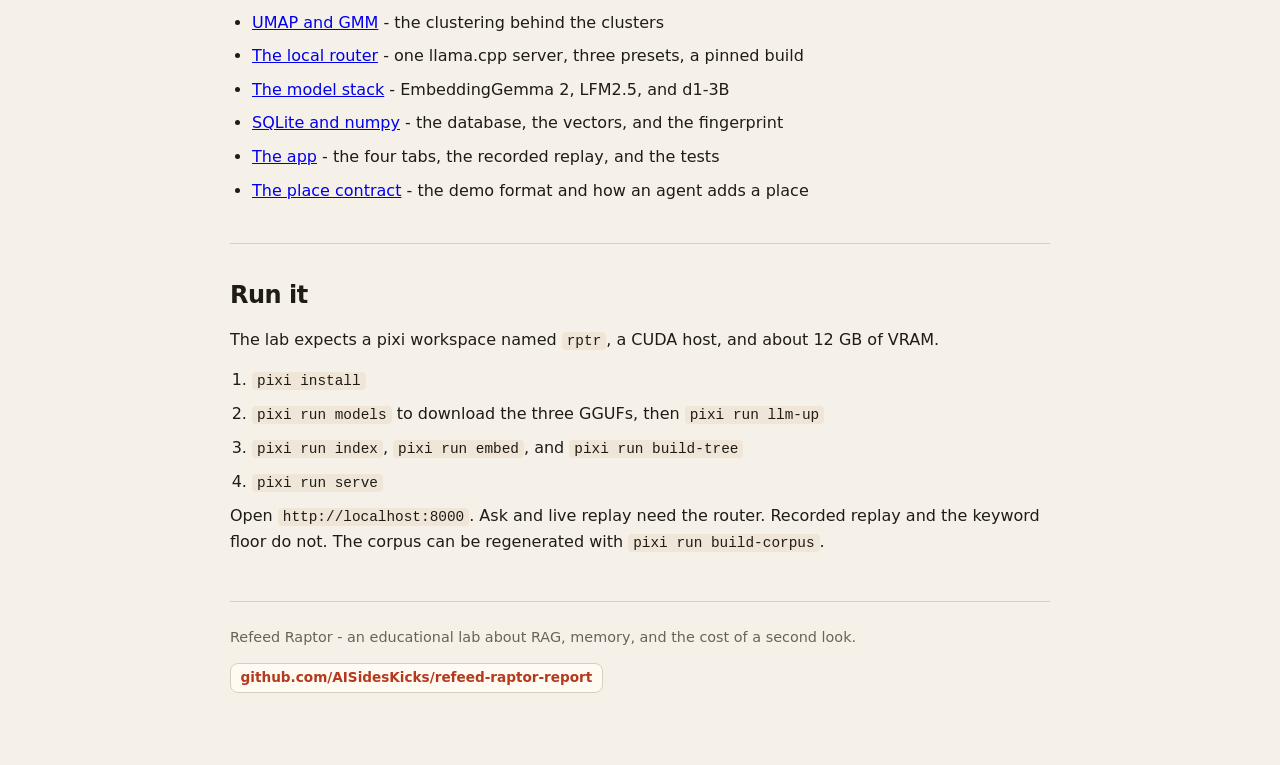
==== commit 5e045a79: "docs(web): make report part of the title as the domain" ====
--- a/docs/index.html
+++ b/docs/index.html
@@ -106,6 +106,15 @@
     margin-left: 0;
   }
 
+  h1 .domain {
+    color: var(--rust);
+    font-family: ui-monospace, SFMono-Regular, Menlo, Consolas, monospace;
+    font-size: 0.42em;
+    font-weight: 600;
+    letter-spacing: 0;
+    white-space: nowrap;
+  }
+
   .lede {
     max-width: 640px;
     margin: 18px 0 0;
@@ -253,7 +262,7 @@
 
 <header>
   <p class="eyebrow">A local RAG lab</p>
-  <h1>Refeed Raptor <a class="gh" href="#measure">report</a> <a class="gh" href="https://github.com/AISidesKicks/refeed-raptor-report">github</a></h1>
+  <h1>Refeed Raptor <span class="domain">.report</span> <a class="gh" href="https://github.com/AISidesKicks/refeed-raptor-report">github</a></h1>
   <p class="lede">A RAPTOR summary tree, a small refeed loop, and a System-1 judge. No cloud model, no API key, no hidden state.</p>
   <p class="status">Status: the local stack is running. 100 documents, 200 chunks, a 23-node RAPTOR tree, the refeed loop, and committed recorded replays.</p>
 </header>
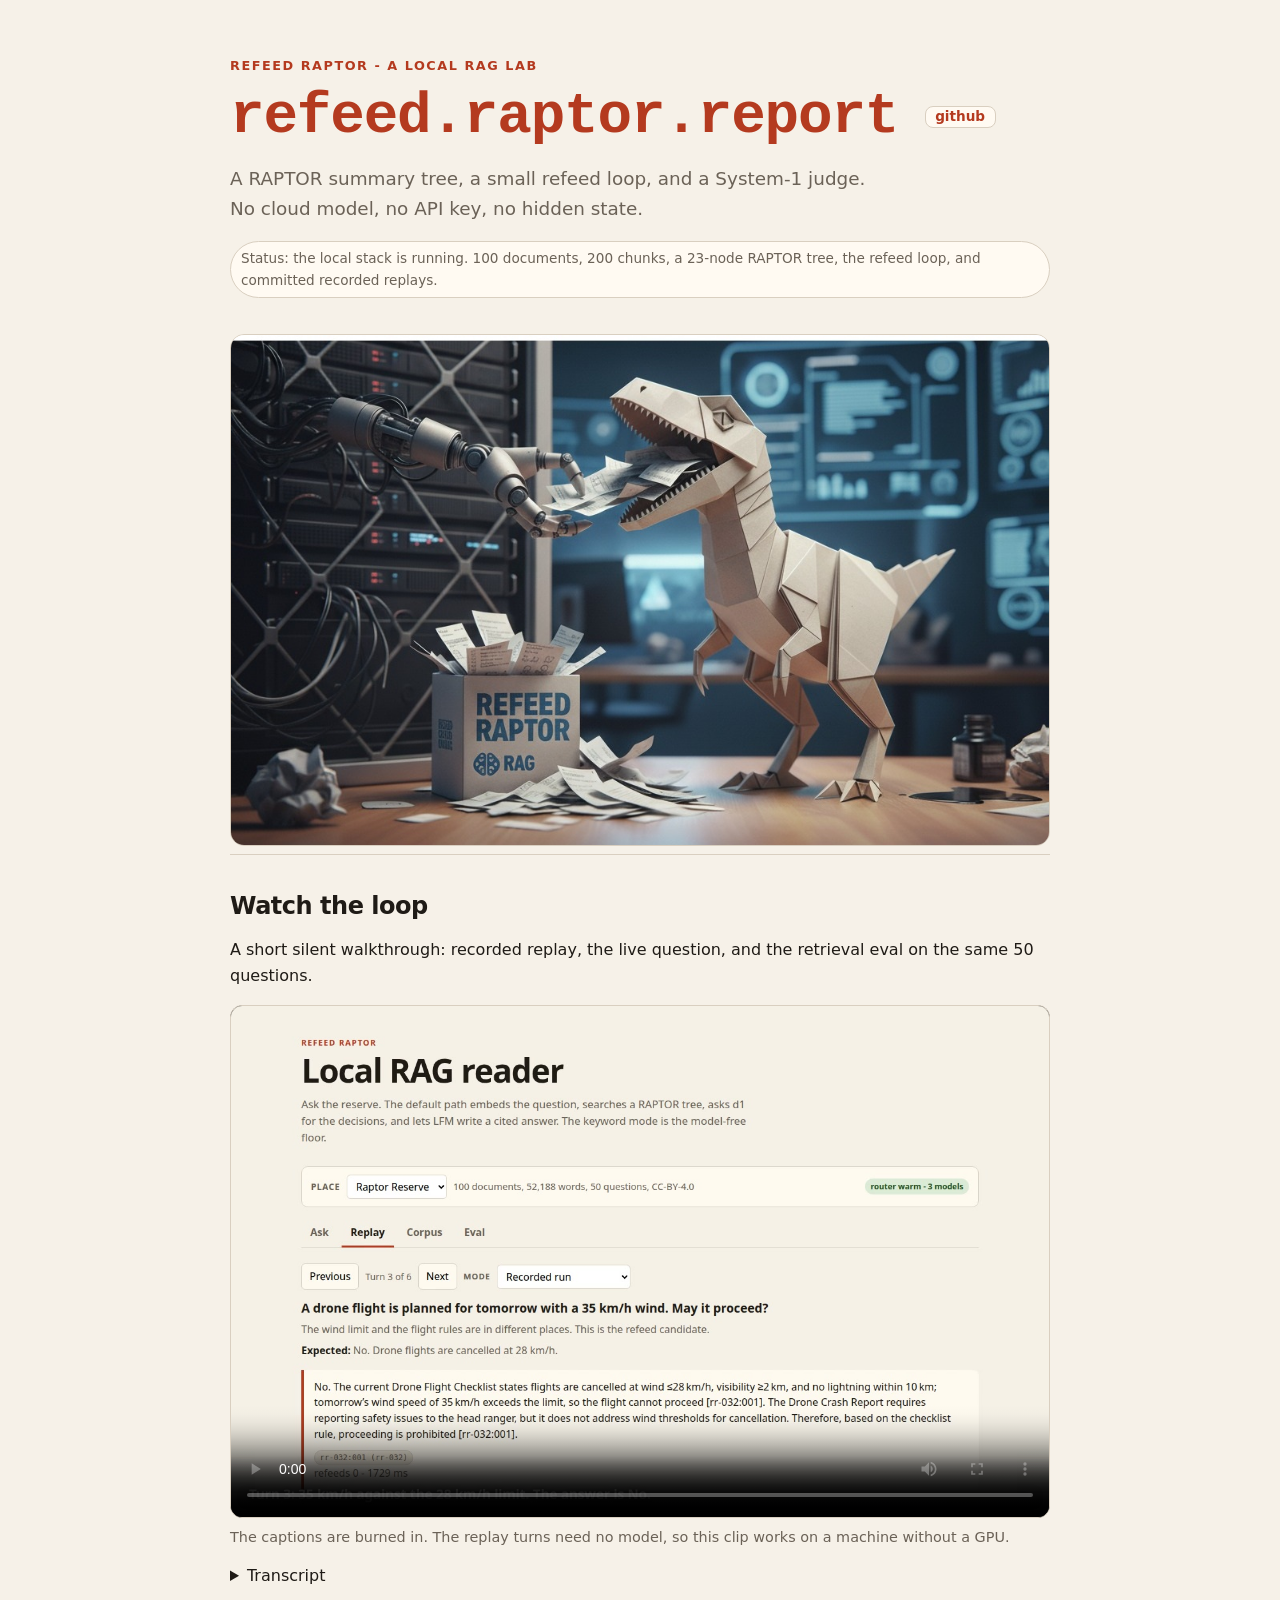
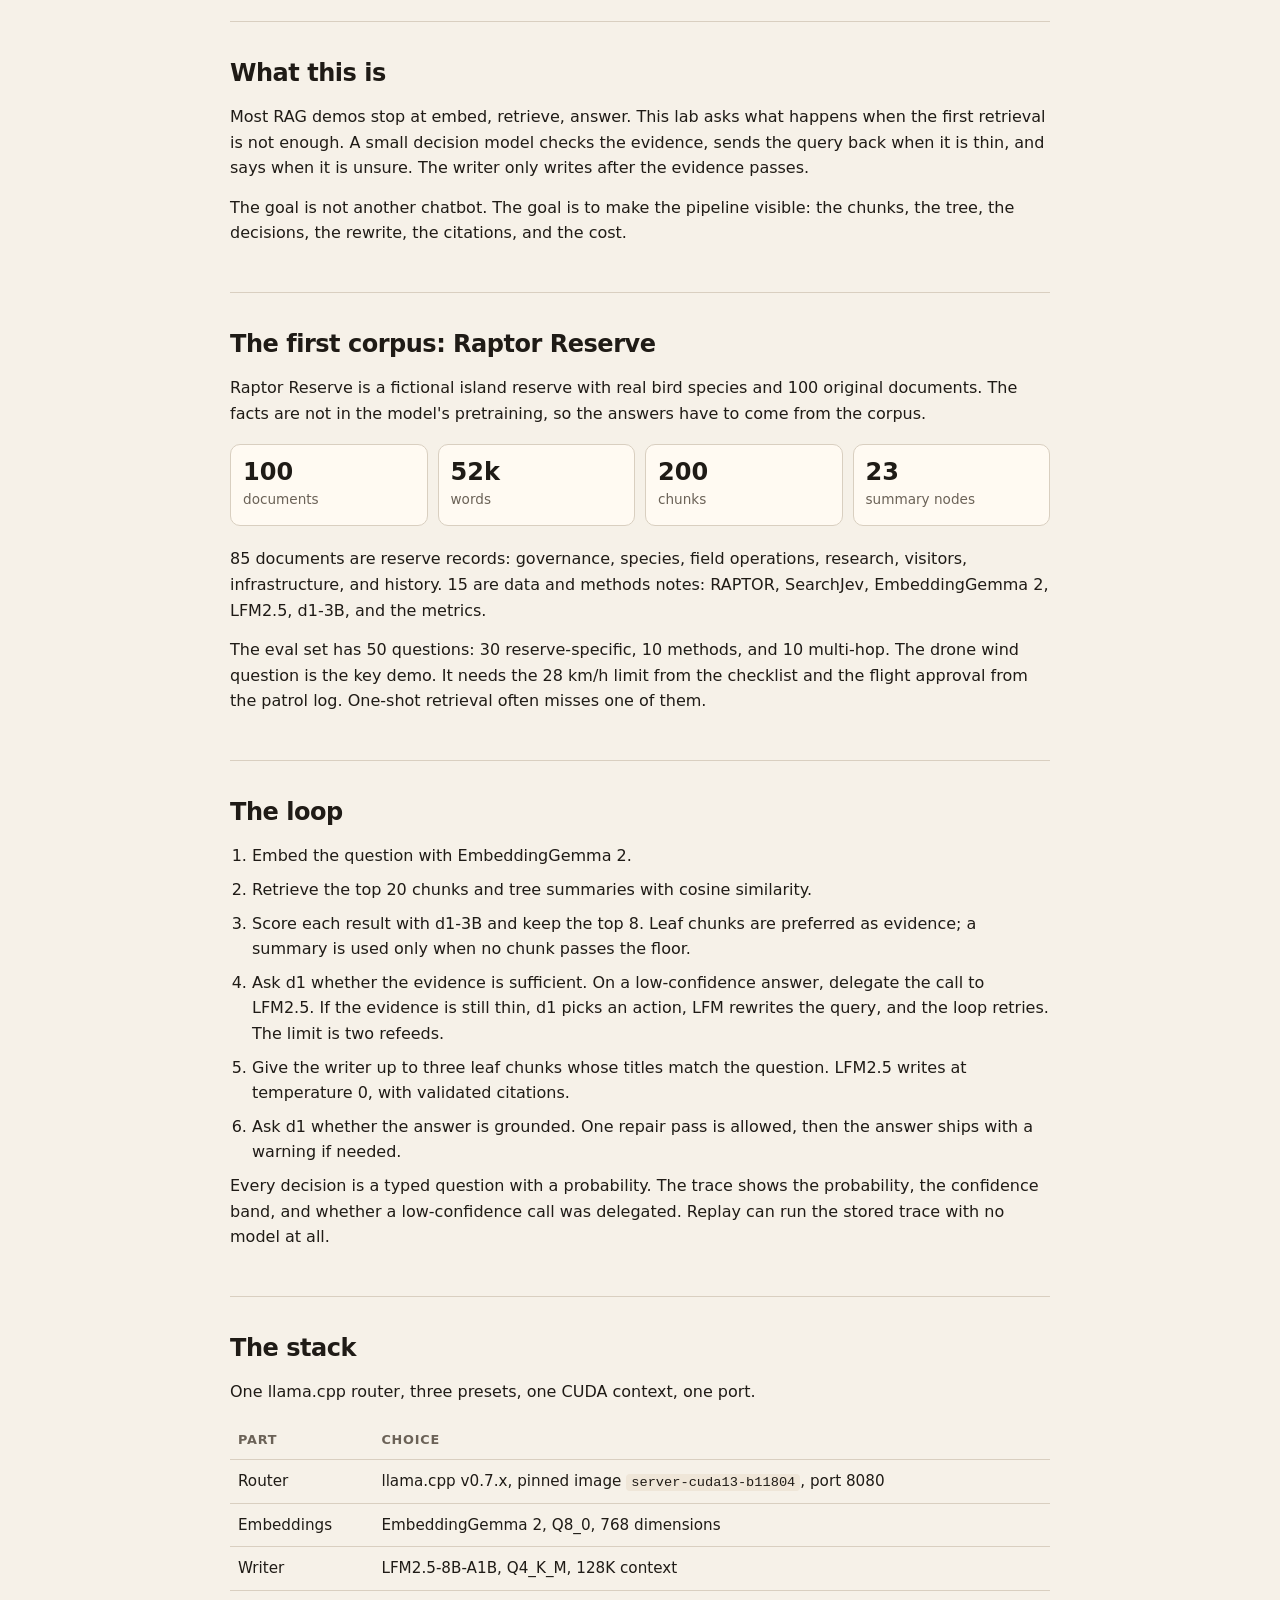
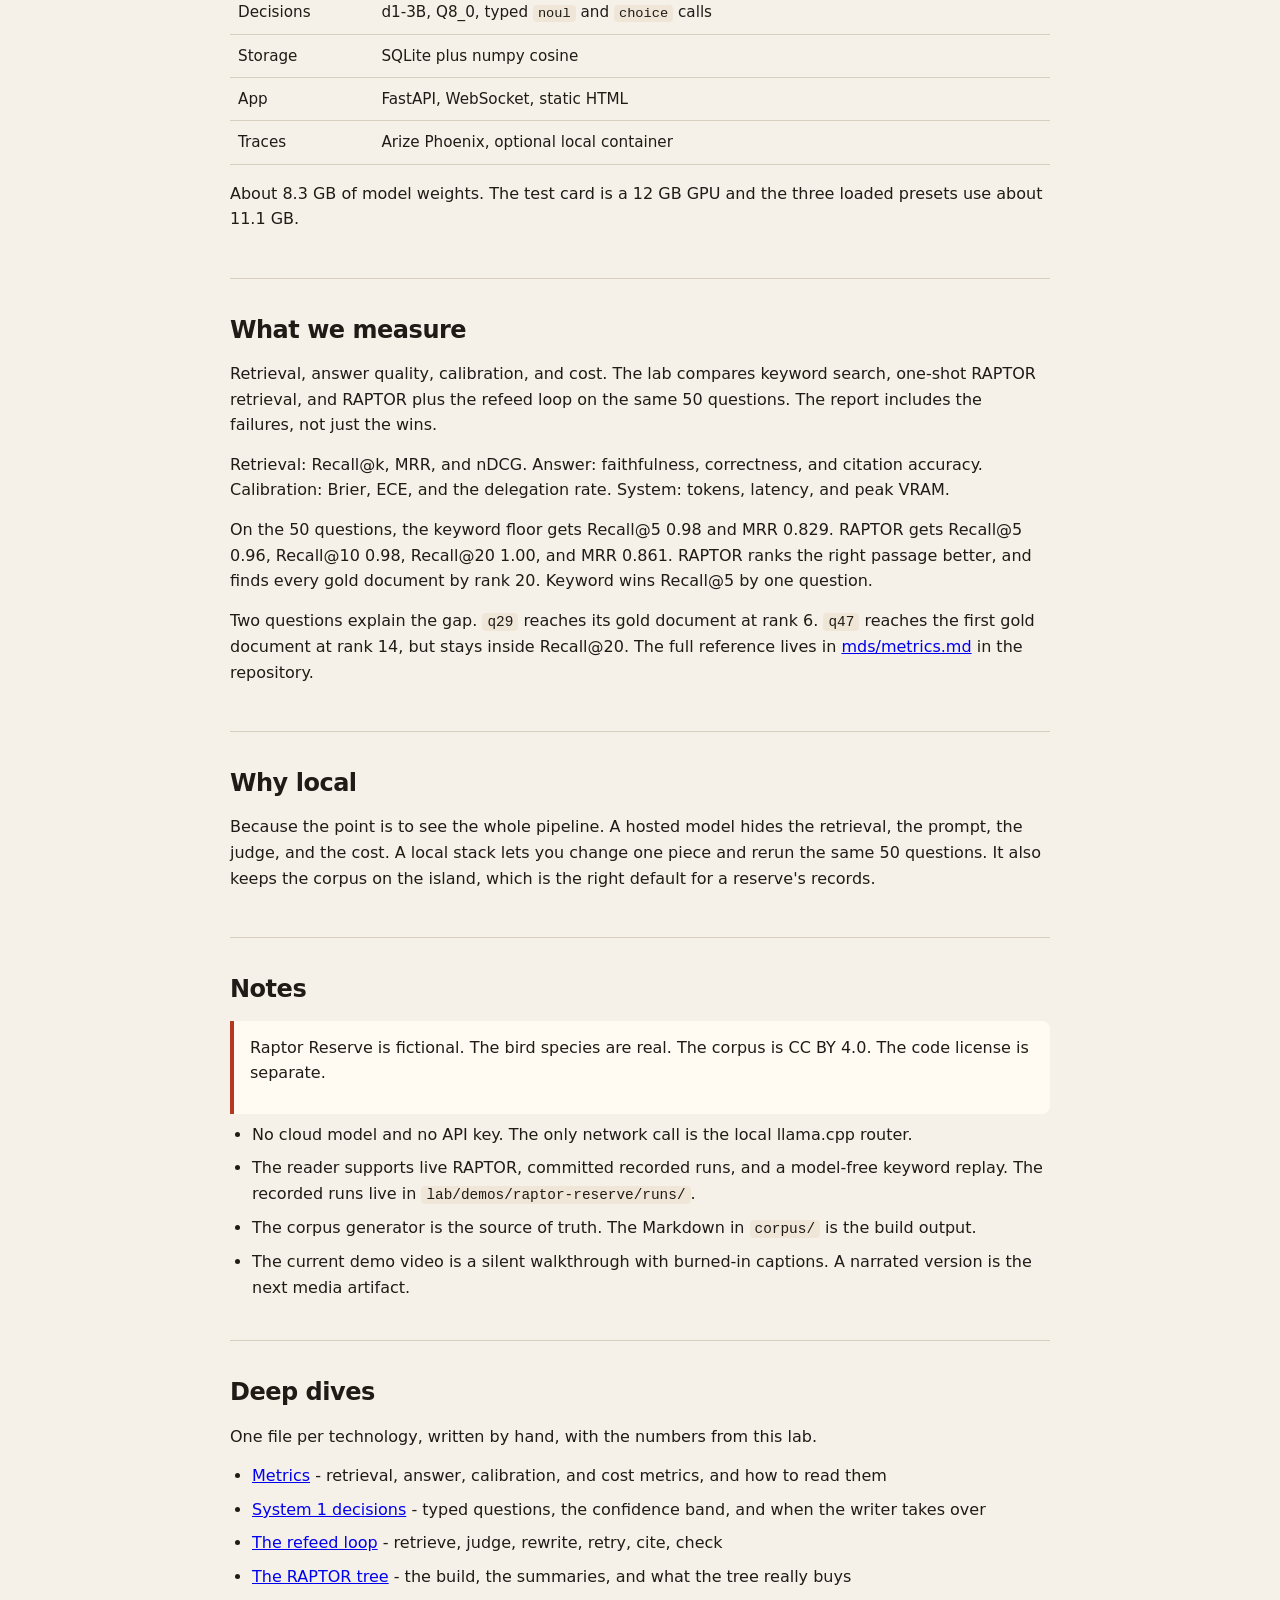
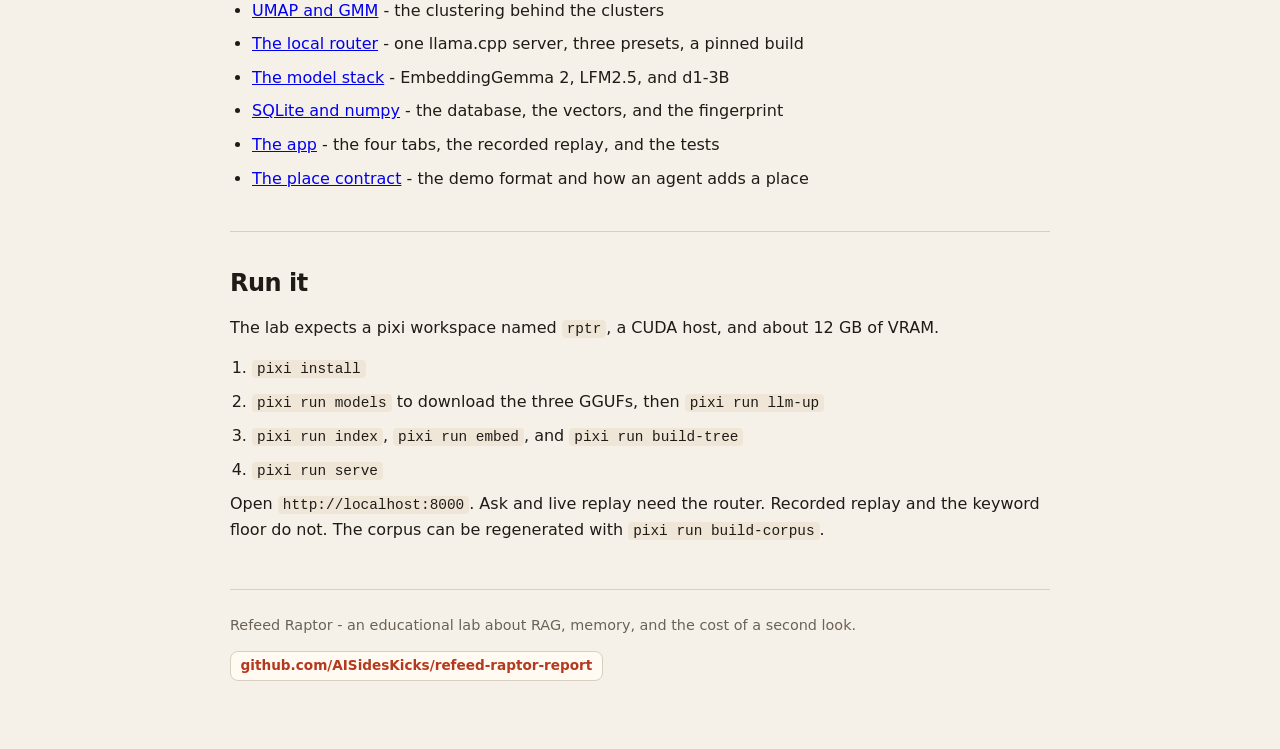
==== commit 4585618c: "docs(web): show the full domain as the title" ====
--- a/docs/index.html
+++ b/docs/index.html
@@ -78,9 +78,9 @@
 
   h1 {
     margin: 0;
-    font-size: clamp(2.6rem, 7vw, 4.6rem);
+    font-size: clamp(2rem, 5.6vw, 3.6rem);
     line-height: 1;
-    letter-spacing: -0.04em;
+    letter-spacing: -0.03em;
   }
 
   .gh {
@@ -109,9 +109,8 @@
   h1 .domain {
     color: var(--rust);
     font-family: ui-monospace, SFMono-Regular, Menlo, Consolas, monospace;
-    font-size: 0.42em;
-    font-weight: 600;
-    letter-spacing: 0;
+    font-weight: 700;
+    letter-spacing: -0.02em;
     white-space: nowrap;
   }
 
@@ -261,8 +260,8 @@
 <div class="wrap">
 
 <header>
-  <p class="eyebrow">A local RAG lab</p>
-  <h1>Refeed Raptor <span class="domain">.report</span> <a class="gh" href="https://github.com/AISidesKicks/refeed-raptor-report">github</a></h1>
+  <p class="eyebrow">Refeed Raptor - a local RAG lab</p>
+  <h1><span class="domain">refeed.raptor.report</span> <a class="gh" href="https://github.com/AISidesKicks/refeed-raptor-report">github</a></h1>
   <p class="lede">A RAPTOR summary tree, a small refeed loop, and a System-1 judge. No cloud model, no API key, no hidden state.</p>
   <p class="status">Status: the local stack is running. 100 documents, 200 chunks, a 23-node RAPTOR tree, the refeed loop, and committed recorded replays.</p>
 </header>
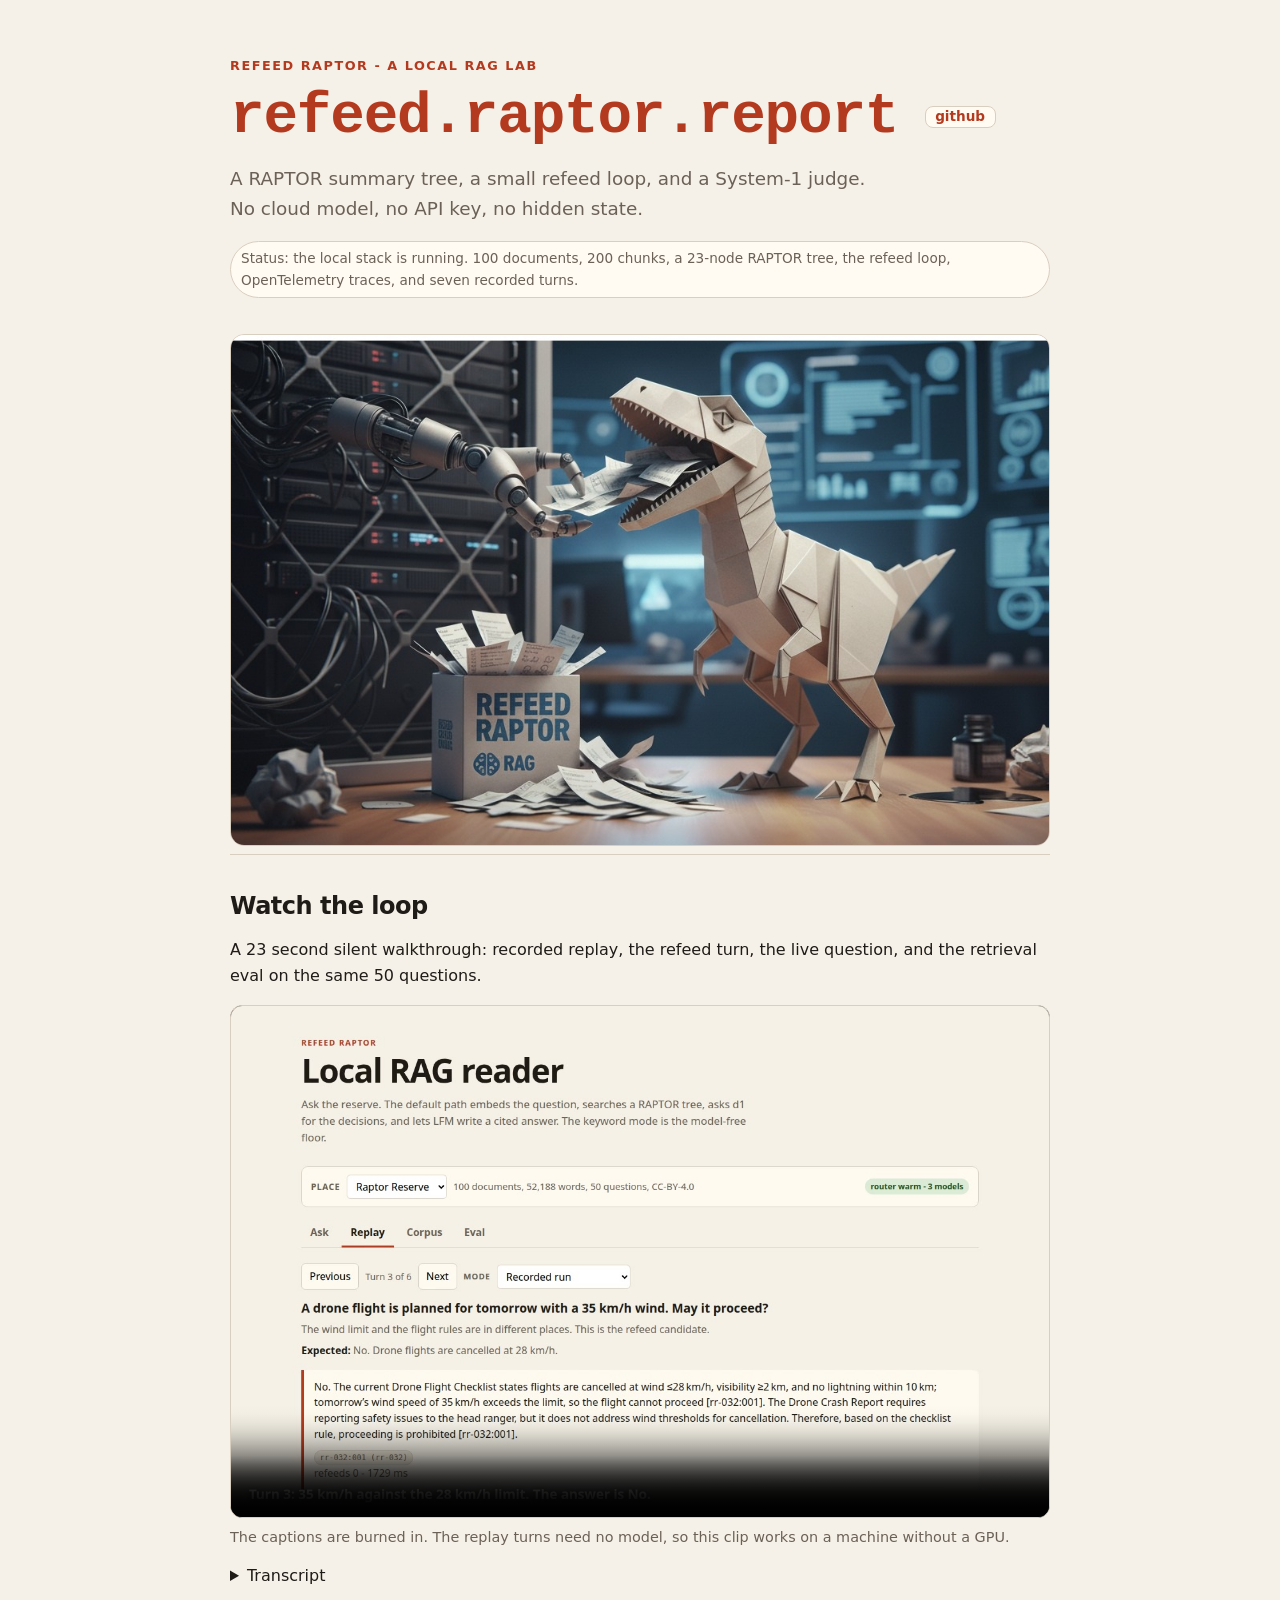
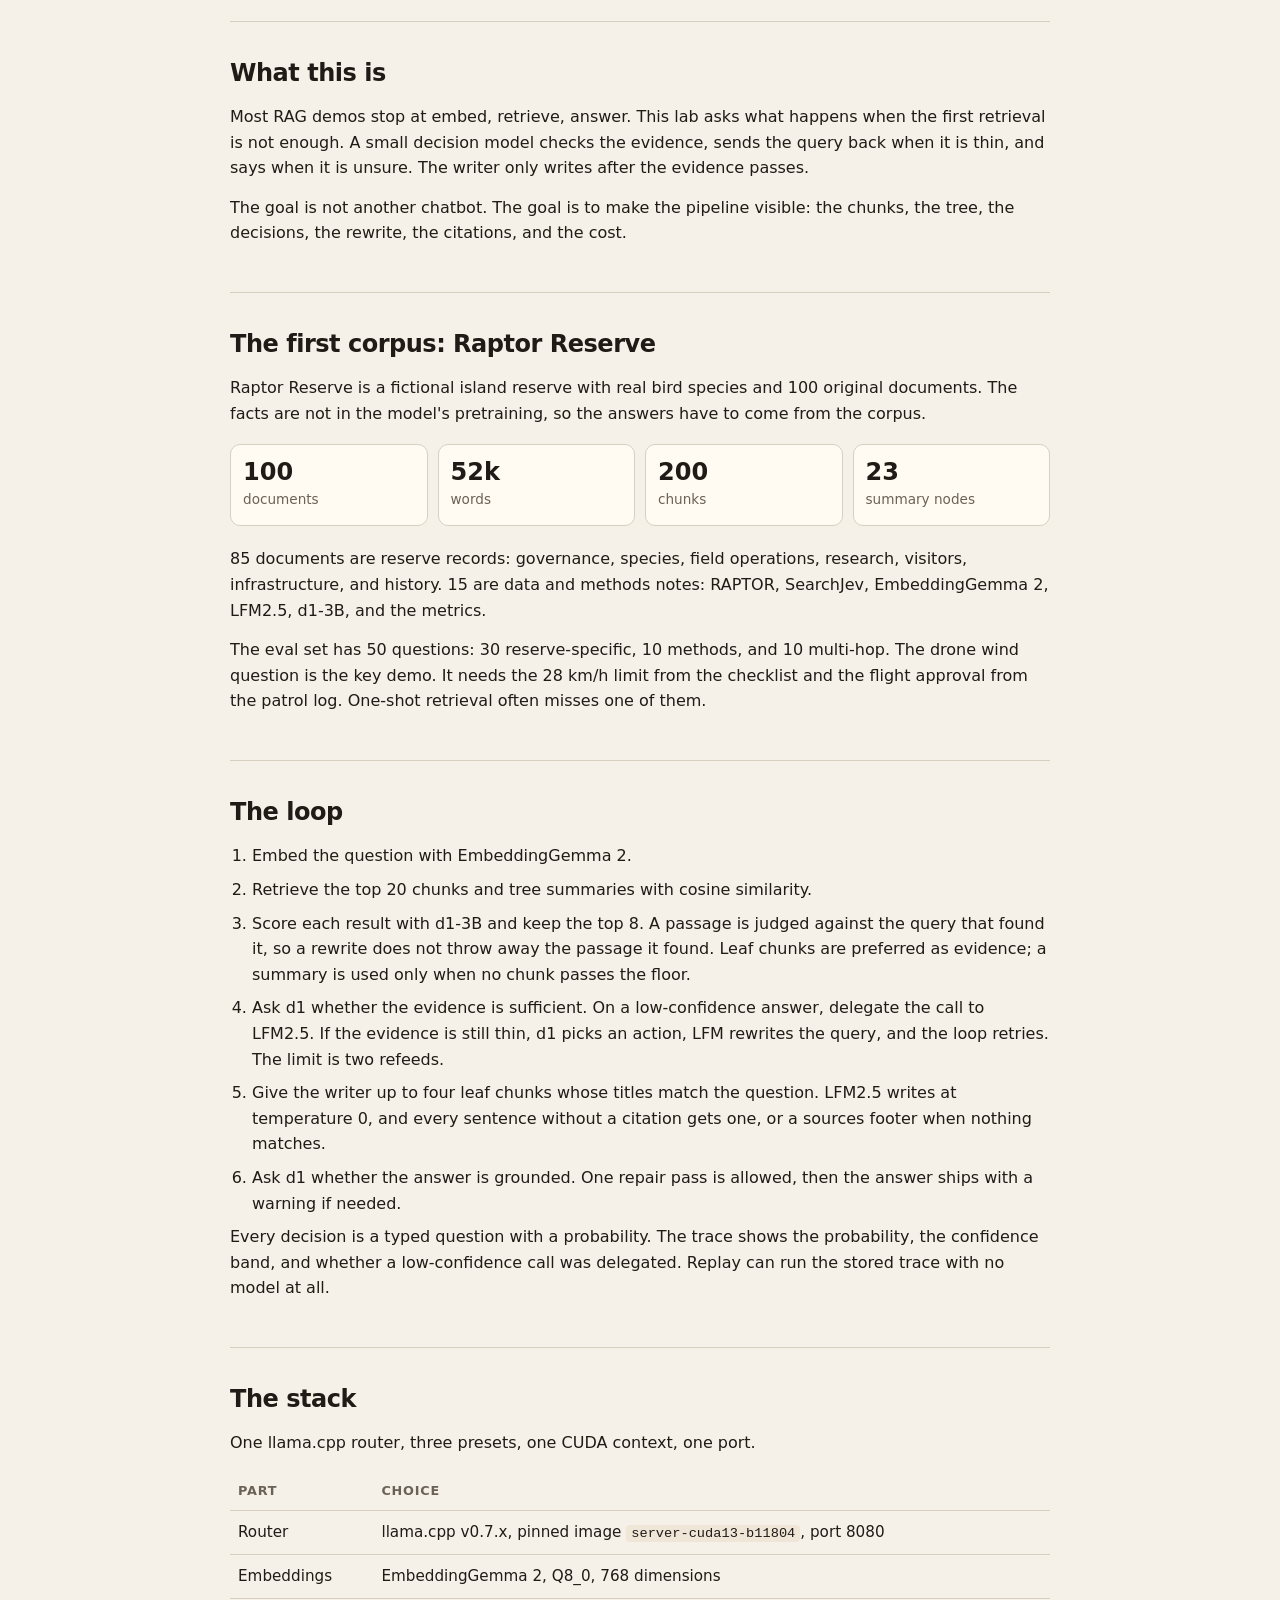
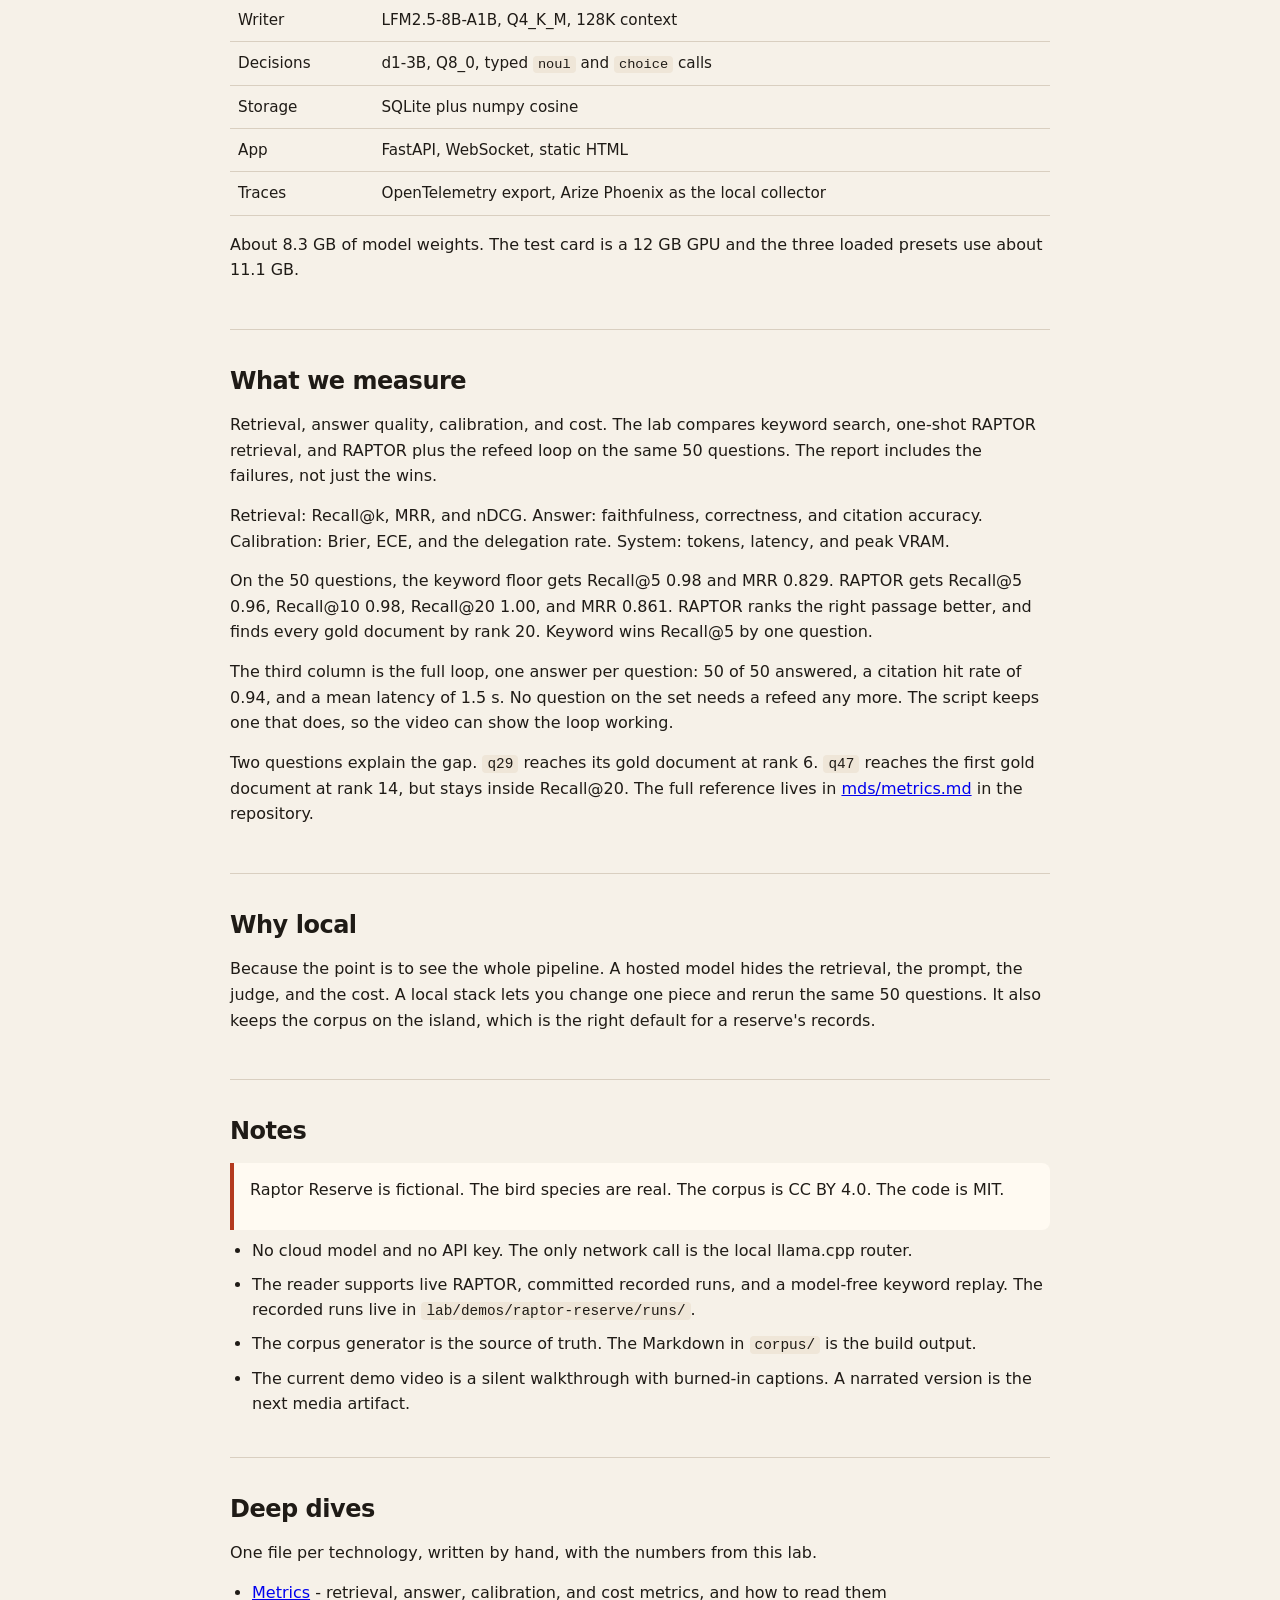
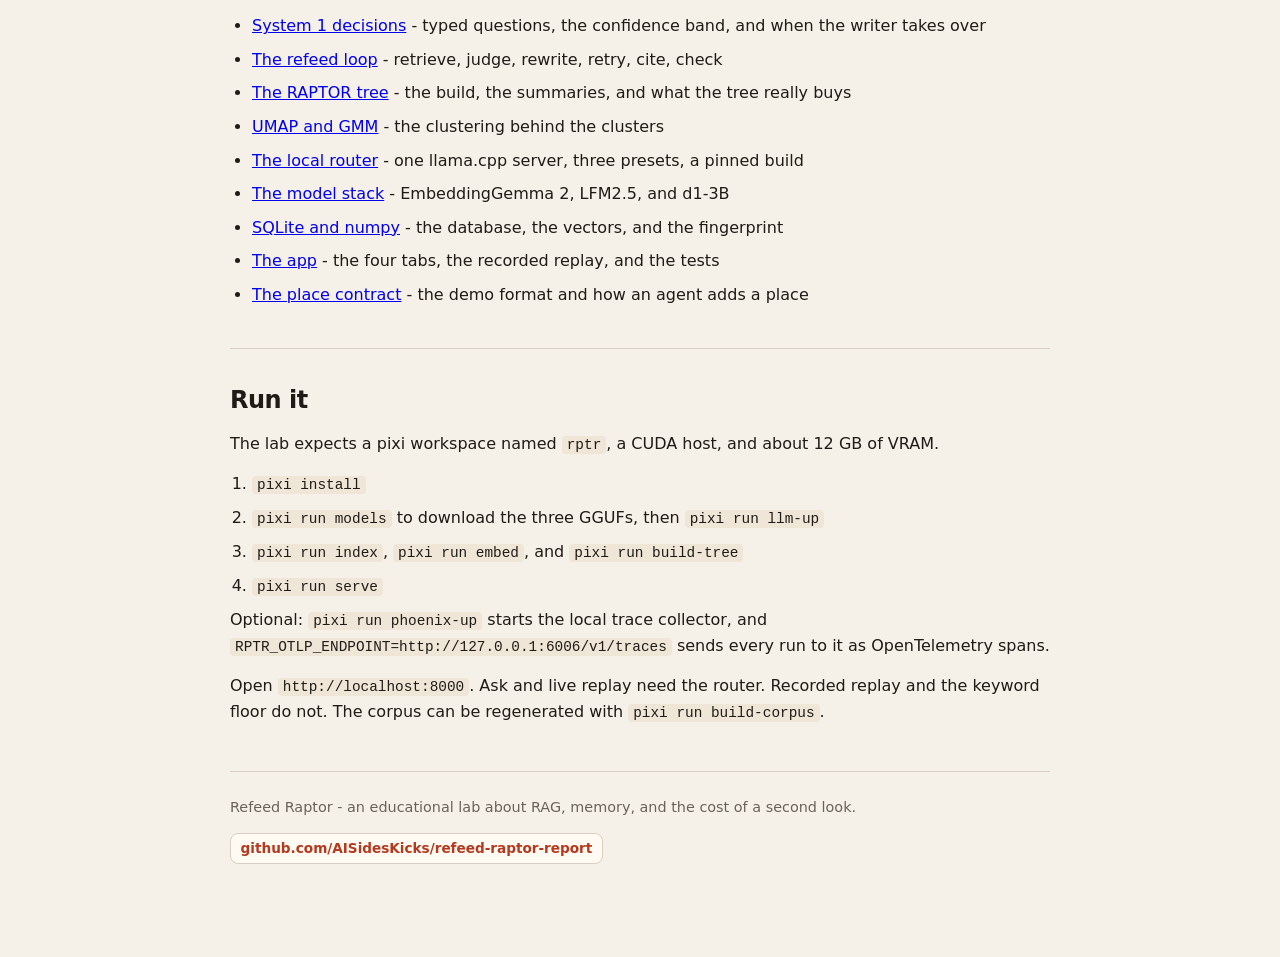
==== commit 5dac33bb: "docs: publish the loop numbers, the trace export, and the license" ====
--- a/docs/index.html
+++ b/docs/index.html
@@ -263,7 +263,7 @@
   <p class="eyebrow">Refeed Raptor - a local RAG lab</p>
   <h1><span class="domain">refeed.raptor.report</span> <a class="gh" href="https://github.com/AISidesKicks/refeed-raptor-report">github</a></h1>
   <p class="lede">A RAPTOR summary tree, a small refeed loop, and a System-1 judge. No cloud model, no API key, no hidden state.</p>
-  <p class="status">Status: the local stack is running. 100 documents, 200 chunks, a 23-node RAPTOR tree, the refeed loop, and committed recorded replays.</p>
+  <p class="status">Status: the local stack is running. 100 documents, 200 chunks, a 23-node RAPTOR tree, the refeed loop, OpenTelemetry traces, and seven recorded turns.</p>
 </header>
 
 <img class="hero" src="refeed-raptor.png" alt="A paper raptor being fed documents by a robot arm in a server room">
@@ -272,7 +272,7 @@
 
 <section id="watch">
   <h2>Watch the loop</h2>
-  <p>A short silent walkthrough: recorded replay, the live question, and the retrieval eval on the same 50 questions.</p>
+  <p>A 23 second silent walkthrough: recorded replay, the refeed turn, the live question, and the retrieval eval on the same 50 questions.</p>
   <video class="video" controls playsinline preload="metadata" poster="assets/videos/refeed-loop-poster.jpg">
     <source src="assets/videos/refeed-loop.mp4" type="video/mp4">
     Your browser does not support the video tag. <a href="assets/videos/refeed-loop.mp4">Download the MP4.</a>
@@ -281,11 +281,12 @@
   <details class="transcript">
     <summary>Transcript</summary>
     <p><strong>0:00</strong> A local RAG lab. One llama.cpp router, three models, no cloud.</p>
-    <p><strong>0:02</strong> Recorded replay needs no GPU. Turn 1 returns 21 osprey chicks.</p>
-    <p><strong>0:06</strong> Turn 3: 35 km/h against the 28 km/h limit. The answer is No.</p>
-    <p><strong>0:11</strong> Live mode: retrieve, judge, write, cite, check grounding.</p>
-    <p><strong>0:15</strong> RAPTOR on 50 questions: Recall@20 100%, MRR 0.861.</p>
-    <p><strong>0:18</strong> refeed.raptor.report - local models, visible loop.</p>
+    <p><strong>0:03</strong> Recorded replay needs no GPU. Turn 1 returns 21 osprey chicks.</p>
+    <p><strong>0:07</strong> Turn 3: 35 km/h against the 28 km/h limit. The answer is No.</p>
+    <p><strong>0:12</strong> Turn 7: two documents, one question. The loop splits it and looks again.</p>
+    <p><strong>0:17</strong> Live mode: retrieve, judge, write, cite, check grounding.</p>
+    <p><strong>0:21</strong> RAPTOR on 50 questions: Recall@20 100%, MRR 0.861.</p>
+    <p><strong>0:23</strong> refeed.raptor.report - local models, visible loop.</p>
   </details>
 </section>
 
@@ -313,9 +314,9 @@
   <ol>
     <li>Embed the question with EmbeddingGemma 2.</li>
     <li>Retrieve the top 20 chunks and tree summaries with cosine similarity.</li>
-    <li>Score each result with d1-3B and keep the top 8. Leaf chunks are preferred as evidence; a summary is used only when no chunk passes the floor.</li>
+    <li>Score each result with d1-3B and keep the top 8. A passage is judged against the query that found it, so a rewrite does not throw away the passage it found. Leaf chunks are preferred as evidence; a summary is used only when no chunk passes the floor.</li>
     <li>Ask d1 whether the evidence is sufficient. On a low-confidence answer, delegate the call to LFM2.5. If the evidence is still thin, d1 picks an action, LFM rewrites the query, and the loop retries. The limit is two refeeds.</li>
-    <li>Give the writer up to three leaf chunks whose titles match the question. LFM2.5 writes at temperature 0, with validated citations.</li>
+    <li>Give the writer up to four leaf chunks whose titles match the question. LFM2.5 writes at temperature 0, and every sentence without a citation gets one, or a sources footer when nothing matches.</li>
     <li>Ask d1 whether the answer is grounded. One repair pass is allowed, then the answer ships with a warning if needed.</li>
   </ol>
   <p>Every decision is a typed question with a probability. The trace shows the probability, the confidence band, and whether a low-confidence call was delegated. Replay can run the stored trace with no model at all.</p>
@@ -332,7 +333,7 @@
     <tr><td>Decisions</td><td>d1-3B, Q8_0, typed <code>noul</code> and <code>choice</code> calls</td></tr>
     <tr><td>Storage</td><td>SQLite plus numpy cosine</td></tr>
     <tr><td>App</td><td>FastAPI, WebSocket, static HTML</td></tr>
-    <tr><td>Traces</td><td>Arize Phoenix, optional local container</td></tr>
+    <tr><td>Traces</td><td>OpenTelemetry export, Arize Phoenix as the local collector</td></tr>
   </table>
   <p>About 8.3 GB of model weights. The test card is a 12 GB GPU and the three loaded presets use about 11.1 GB.</p>
 </section>
@@ -342,6 +343,7 @@
   <p>Retrieval, answer quality, calibration, and cost. The lab compares keyword search, one-shot RAPTOR retrieval, and RAPTOR plus the refeed loop on the same 50 questions. The report includes the failures, not just the wins.</p>
   <p>Retrieval: Recall@k, MRR, and nDCG. Answer: faithfulness, correctness, and citation accuracy. Calibration: Brier, ECE, and the delegation rate. System: tokens, latency, and peak VRAM.</p>
   <p>On the 50 questions, the keyword floor gets Recall@5 0.98 and MRR 0.829. RAPTOR gets Recall@5 0.96, Recall@10 0.98, Recall@20 1.00, and MRR 0.861. RAPTOR ranks the right passage better, and finds every gold document by rank 20. Keyword wins Recall@5 by one question.</p>
+  <p>The third column is the full loop, one answer per question: 50 of 50 answered, a citation hit rate of 0.94, and a mean latency of 1.5 s. No question on the set needs a refeed any more. The script keeps one that does, so the video can show the loop working.</p>
   <p>Two questions explain the gap. <code>q29</code> reaches its gold document at rank 6. <code>q47</code> reaches the first gold document at rank 14, but stays inside Recall@20. The full reference lives in <a href="https://github.com/AISidesKicks/refeed-raptor-report/blob/master/mds/metrics.md">mds/metrics.md</a> in the repository.</p>
 </section>
 
@@ -353,7 +355,7 @@
 <section id="notes">
   <h2>Notes</h2>
   <div class="callout">
-    <p>Raptor Reserve is fictional. The bird species are real. The corpus is CC BY 4.0. The code license is separate.</p>
+    <p>Raptor Reserve is fictional. The bird species are real. The corpus is CC BY 4.0. The code is MIT.</p>
   </div>
   <ul>
     <li>No cloud model and no API key. The only network call is the local llama.cpp router.</li>
@@ -389,6 +391,7 @@
     <li><code>pixi run index</code>, <code>pixi run embed</code>, and <code>pixi run build-tree</code></li>
     <li><code>pixi run serve</code></li>
   </ol>
+  <p>Optional: <code>pixi run phoenix-up</code> starts the local trace collector, and <code>RPTR_OTLP_ENDPOINT=http://127.0.0.1:6006/v1/traces</code> sends every run to it as OpenTelemetry spans.</p>
   <p>Open <code>http://localhost:8000</code>. Ask and live replay need the router. Recorded replay and the keyword floor do not. The corpus can be regenerated with <code>pixi run build-corpus</code>.</p>
 </section>
 
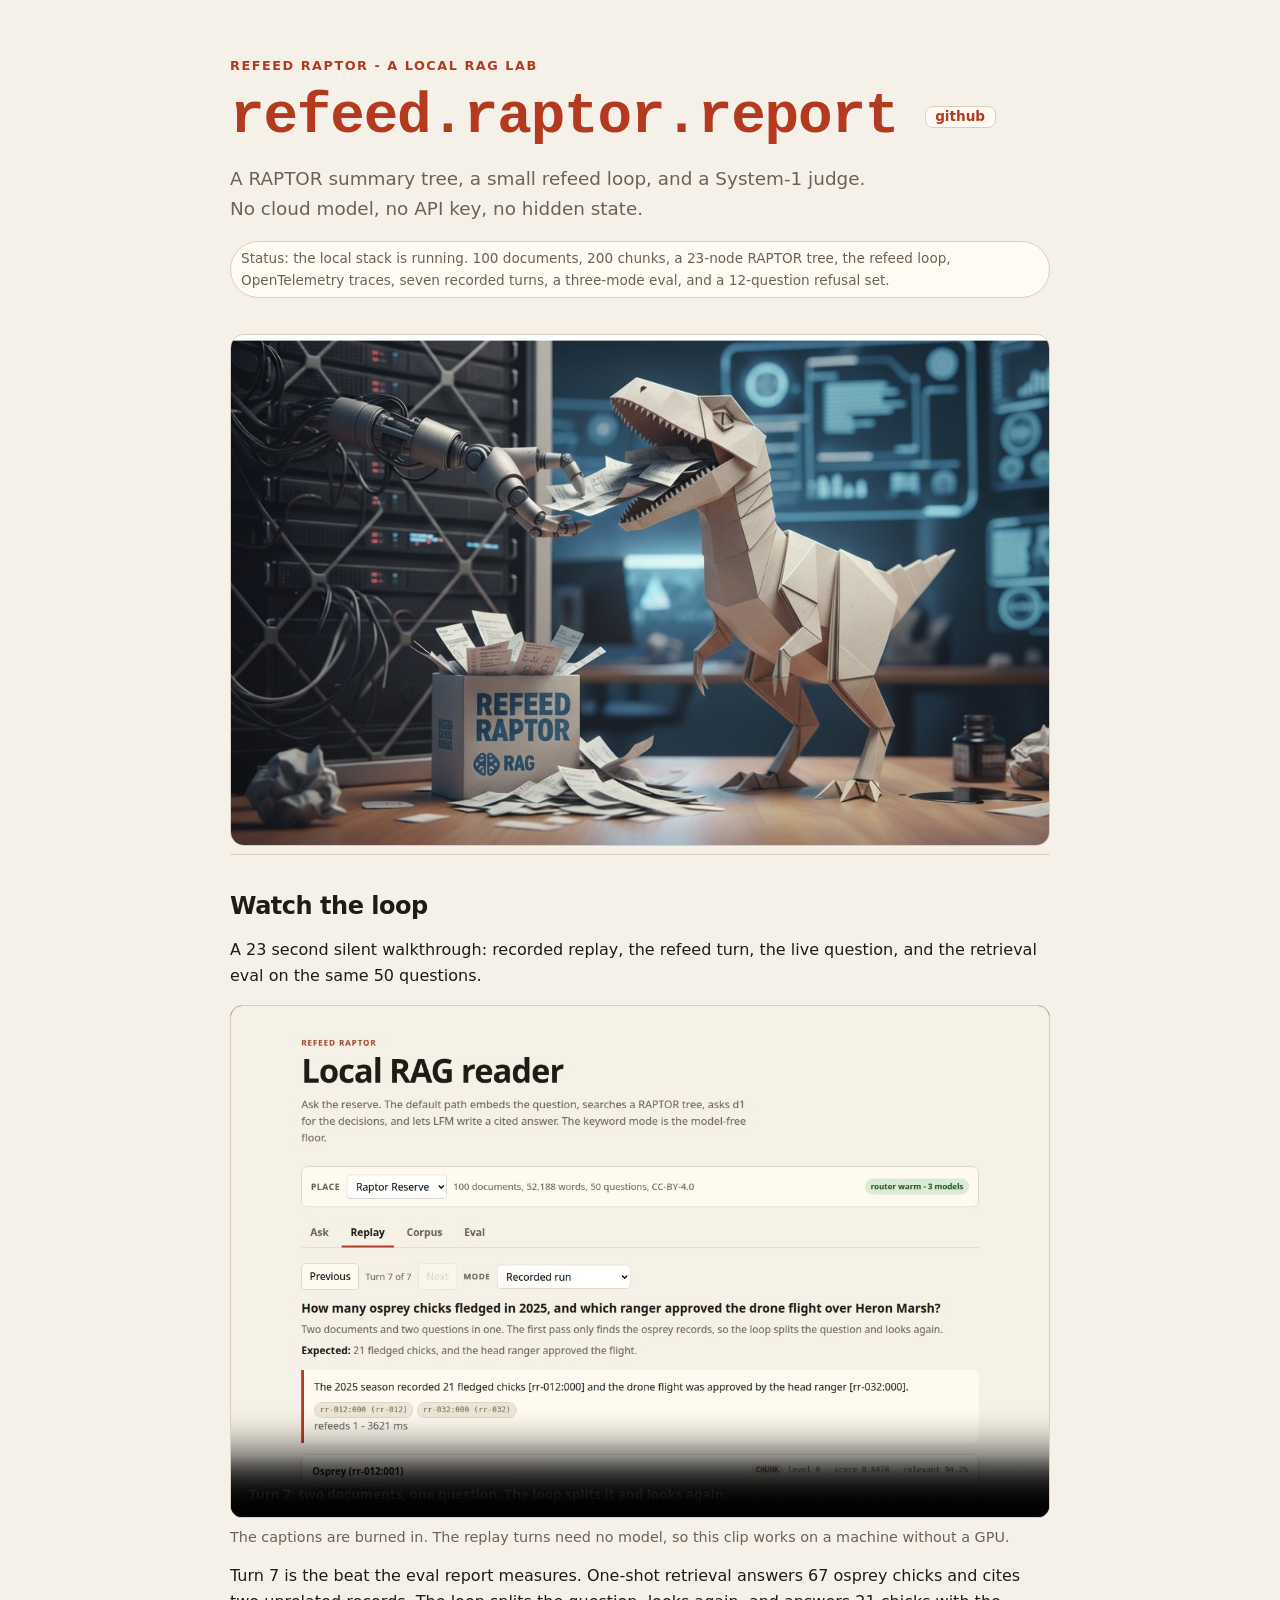
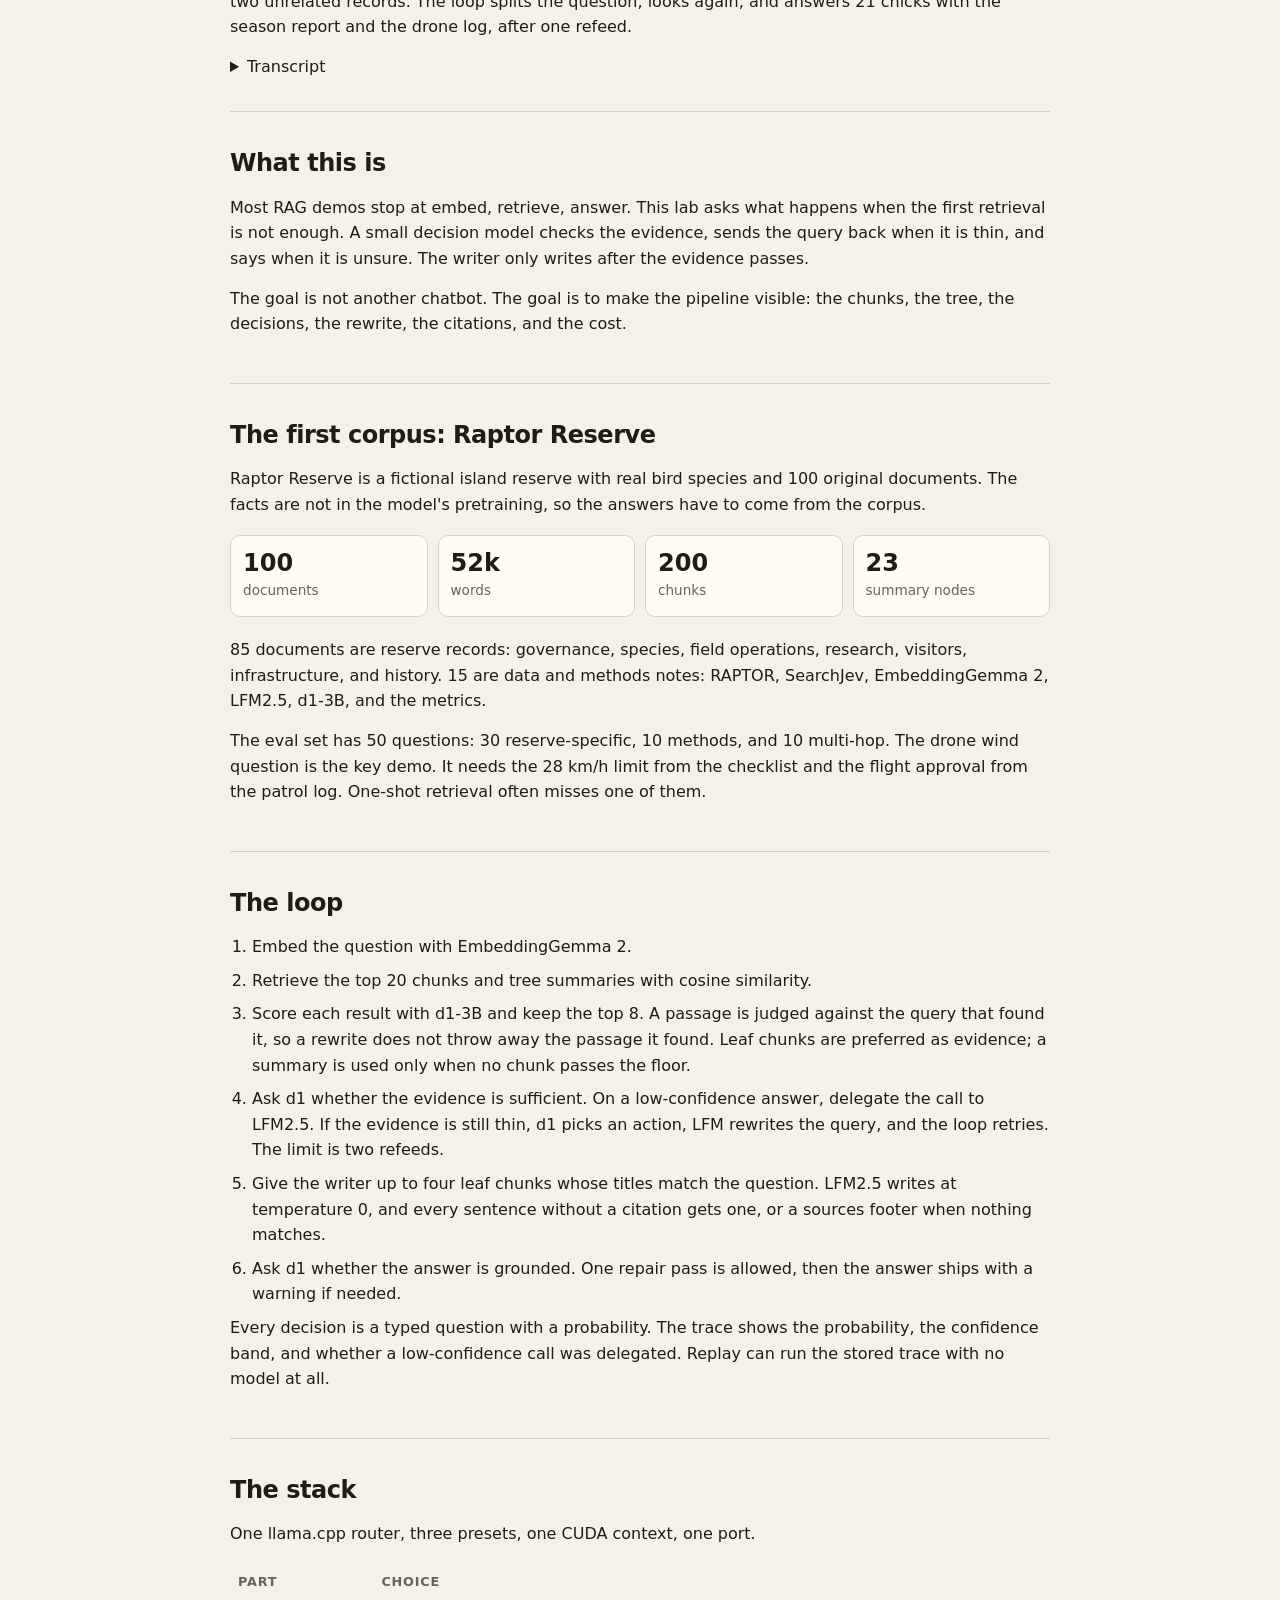
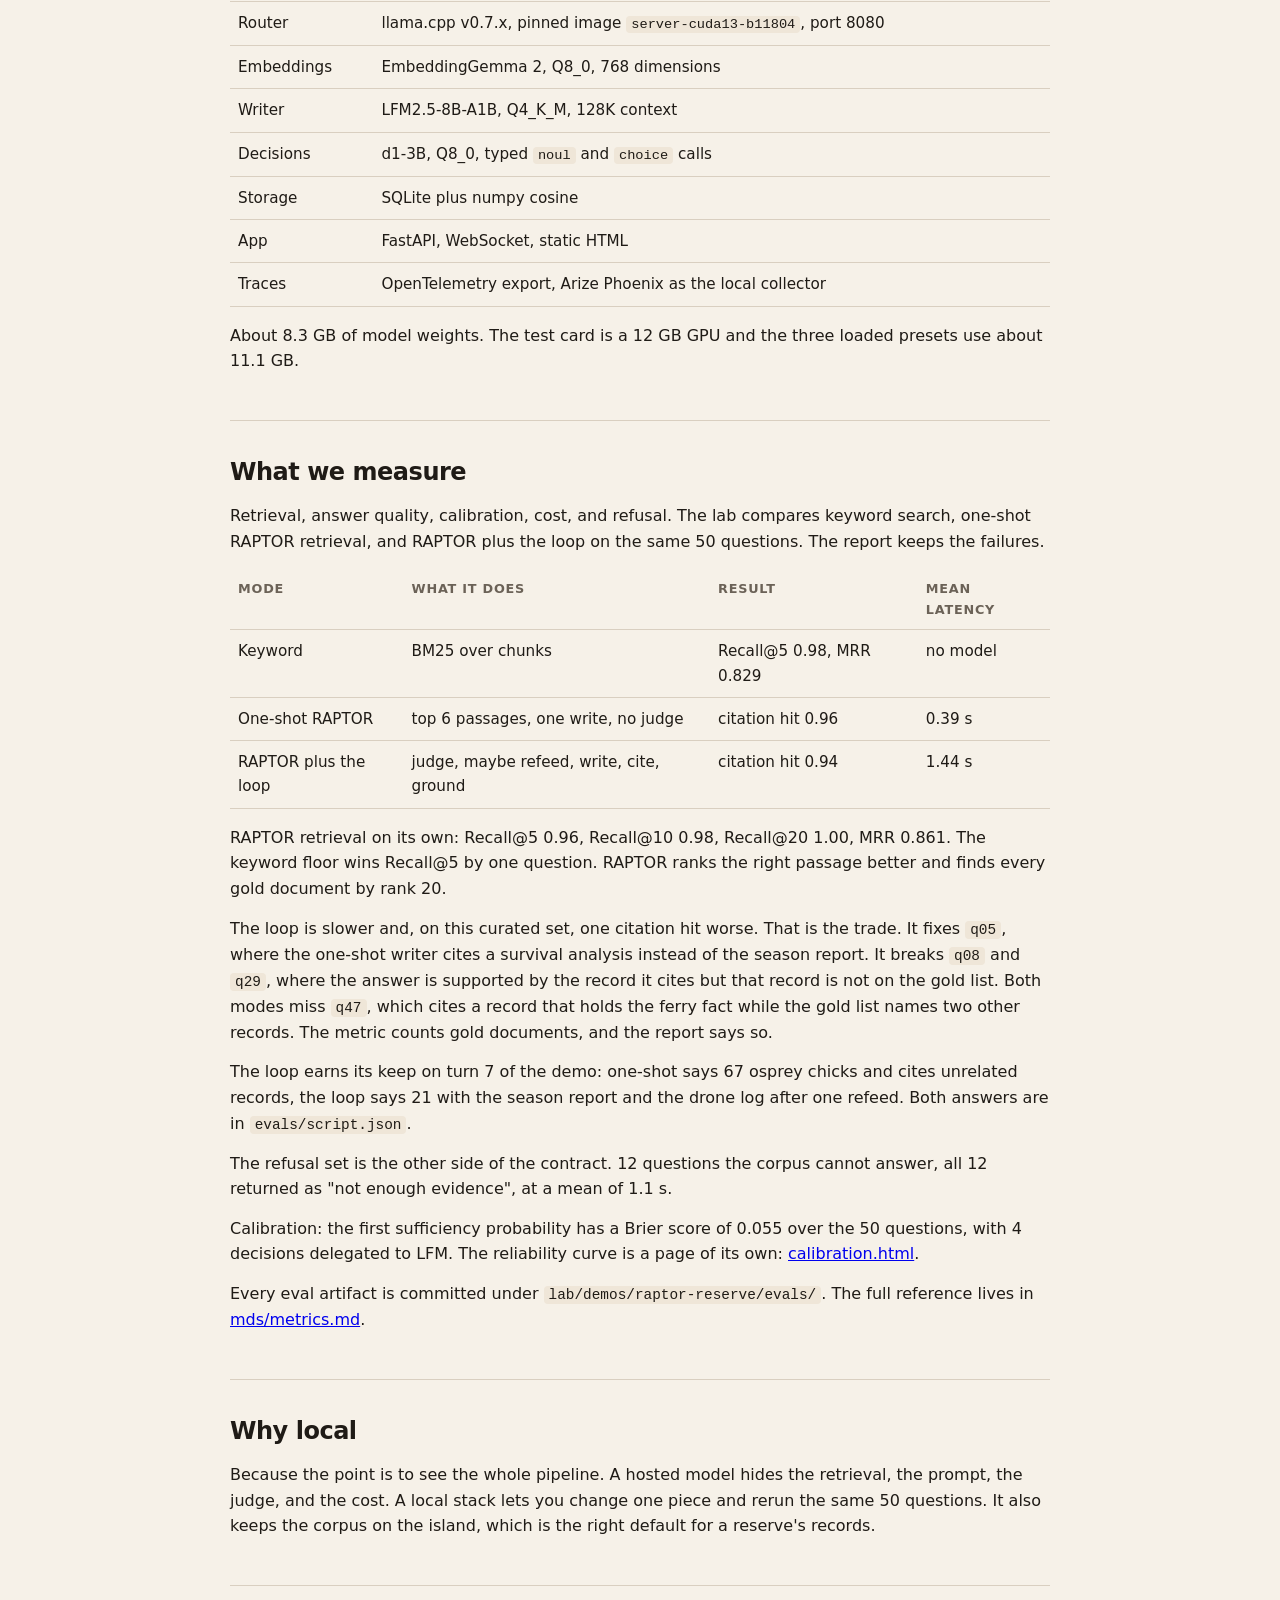
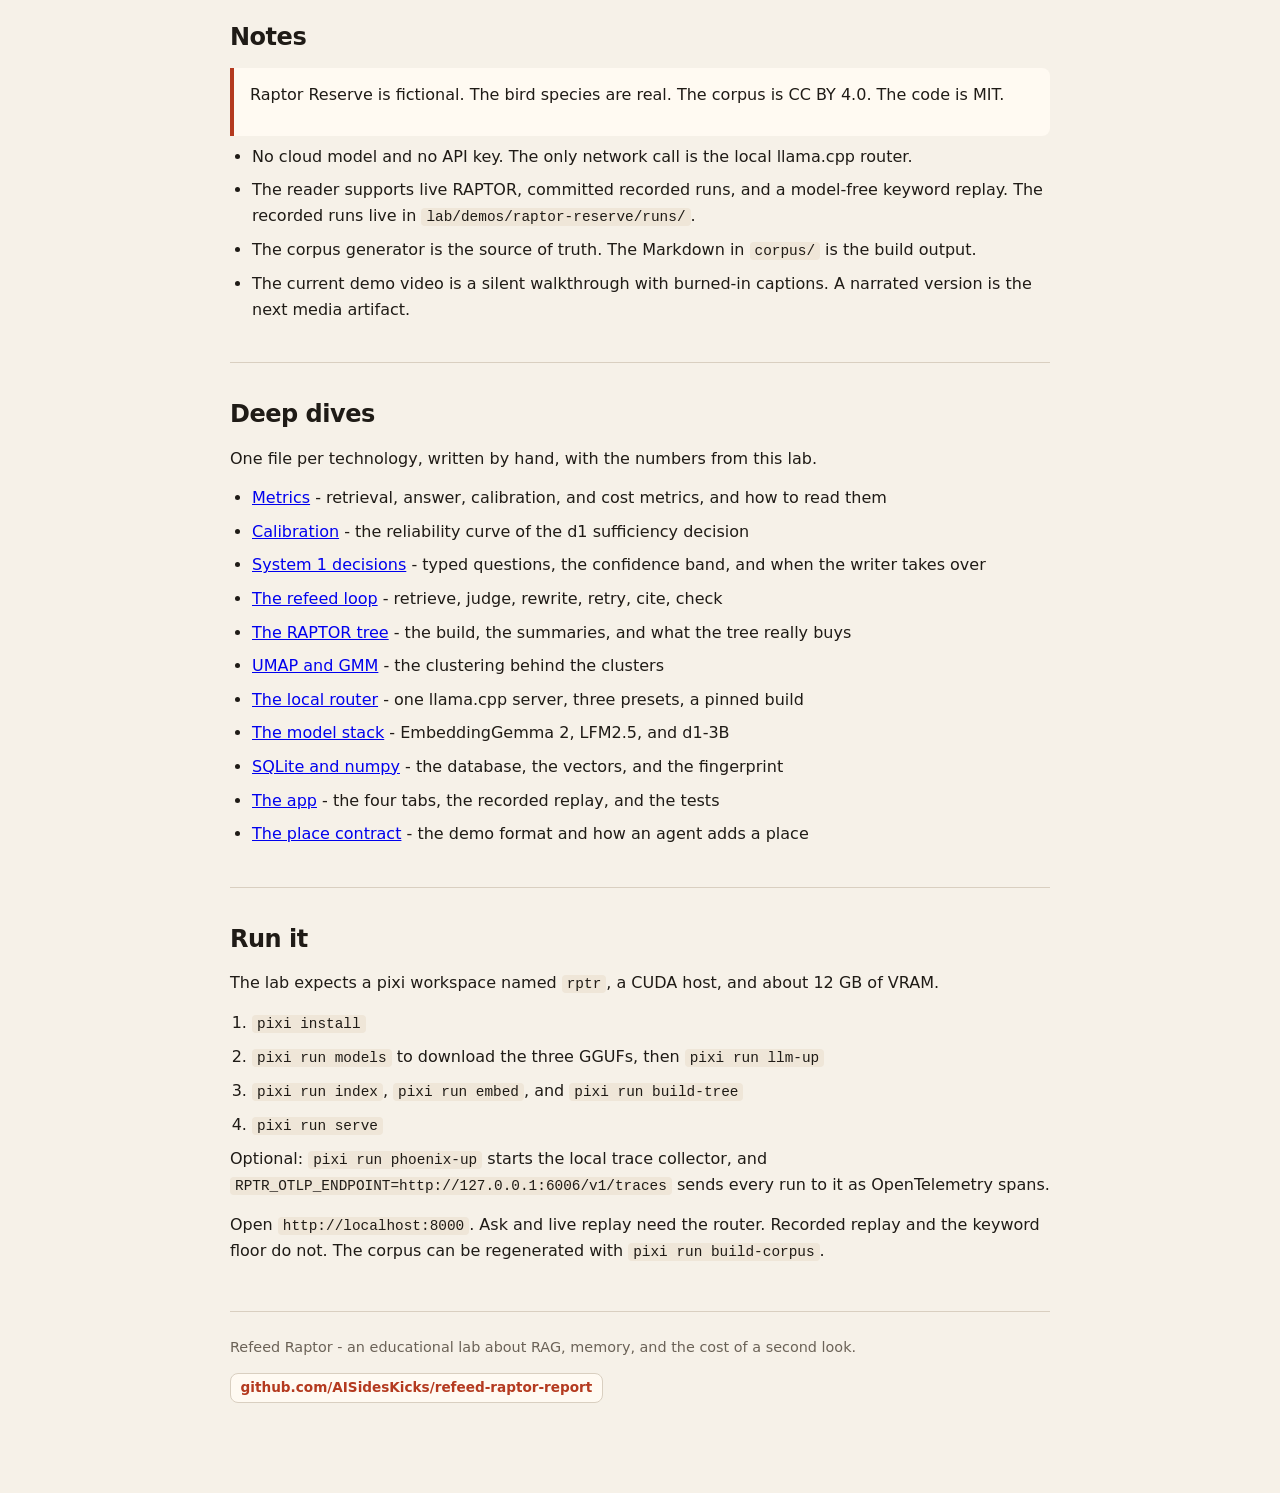
==== commit 3ecb1220: "docs: publish the three-mode numbers, the refusals, and the Brier score" ====
--- a/docs/index.html
+++ b/docs/index.html
@@ -263,7 +263,7 @@
   <p class="eyebrow">Refeed Raptor - a local RAG lab</p>
   <h1><span class="domain">refeed.raptor.report</span> <a class="gh" href="https://github.com/AISidesKicks/refeed-raptor-report">github</a></h1>
   <p class="lede">A RAPTOR summary tree, a small refeed loop, and a System-1 judge. No cloud model, no API key, no hidden state.</p>
-  <p class="status">Status: the local stack is running. 100 documents, 200 chunks, a 23-node RAPTOR tree, the refeed loop, OpenTelemetry traces, and seven recorded turns.</p>
+  <p class="status">Status: the local stack is running. 100 documents, 200 chunks, a 23-node RAPTOR tree, the refeed loop, OpenTelemetry traces, seven recorded turns, a three-mode eval, and a 12-question refusal set.</p>
 </header>
 
 <img class="hero" src="refeed-raptor.png" alt="A paper raptor being fed documents by a robot arm in a server room">
@@ -278,6 +278,7 @@
     Your browser does not support the video tag. <a href="assets/videos/refeed-loop.mp4">Download the MP4.</a>
   </video>
   <p class="video-note">The captions are burned in. The replay turns need no model, so this clip works on a machine without a GPU.</p>
+  <p>Turn 7 is the beat the eval report measures. One-shot retrieval answers 67 osprey chicks and cites two unrelated records. The loop splits the question, looks again, and answers 21 chicks with the season report and the drone log, after one refeed.</p>
   <details class="transcript">
     <summary>Transcript</summary>
     <p><strong>0:00</strong> A local RAG lab. One llama.cpp router, three models, no cloud.</p>
@@ -340,11 +341,19 @@
 
 <section id="measure">
   <h2>What we measure</h2>
-  <p>Retrieval, answer quality, calibration, and cost. The lab compares keyword search, one-shot RAPTOR retrieval, and RAPTOR plus the refeed loop on the same 50 questions. The report includes the failures, not just the wins.</p>
-  <p>Retrieval: Recall@k, MRR, and nDCG. Answer: faithfulness, correctness, and citation accuracy. Calibration: Brier, ECE, and the delegation rate. System: tokens, latency, and peak VRAM.</p>
-  <p>On the 50 questions, the keyword floor gets Recall@5 0.98 and MRR 0.829. RAPTOR gets Recall@5 0.96, Recall@10 0.98, Recall@20 1.00, and MRR 0.861. RAPTOR ranks the right passage better, and finds every gold document by rank 20. Keyword wins Recall@5 by one question.</p>
-  <p>The third column is the full loop, one answer per question: 50 of 50 answered, a citation hit rate of 0.94, and a mean latency of 1.5 s. No question on the set needs a refeed any more. The script keeps one that does, so the video can show the loop working.</p>
-  <p>Two questions explain the gap. <code>q29</code> reaches its gold document at rank 6. <code>q47</code> reaches the first gold document at rank 14, but stays inside Recall@20. The full reference lives in <a href="https://github.com/AISidesKicks/refeed-raptor-report/blob/master/mds/metrics.md">mds/metrics.md</a> in the repository.</p>
+  <p>Retrieval, answer quality, calibration, cost, and refusal. The lab compares keyword search, one-shot RAPTOR retrieval, and RAPTOR plus the loop on the same 50 questions. The report keeps the failures.</p>
+  <table>
+    <tr><th>Mode</th><th>What it does</th><th>Result</th><th>Mean latency</th></tr>
+    <tr><td>Keyword</td><td>BM25 over chunks</td><td>Recall@5 0.98, MRR 0.829</td><td>no model</td></tr>
+    <tr><td>One-shot RAPTOR</td><td>top 6 passages, one write, no judge</td><td>citation hit 0.96</td><td>0.39 s</td></tr>
+    <tr><td>RAPTOR plus the loop</td><td>judge, maybe refeed, write, cite, ground</td><td>citation hit 0.94</td><td>1.44 s</td></tr>
+  </table>
+  <p>RAPTOR retrieval on its own: Recall@5 0.96, Recall@10 0.98, Recall@20 1.00, MRR 0.861. The keyword floor wins Recall@5 by one question. RAPTOR ranks the right passage better and finds every gold document by rank 20.</p>
+  <p>The loop is slower and, on this curated set, one citation hit worse. That is the trade. It fixes <code>q05</code>, where the one-shot writer cites a survival analysis instead of the season report. It breaks <code>q08</code> and <code>q29</code>, where the answer is supported by the record it cites but that record is not on the gold list. Both modes miss <code>q47</code>, which cites a record that holds the ferry fact while the gold list names two other records. The metric counts gold documents, and the report says so.</p>
+  <p>The loop earns its keep on turn 7 of the demo: one-shot says 67 osprey chicks and cites unrelated records, the loop says 21 with the season report and the drone log after one refeed. Both answers are in <code>evals/script.json</code>.</p>
+  <p>The refusal set is the other side of the contract. 12 questions the corpus cannot answer, all 12 returned as "not enough evidence", at a mean of 1.1 s.</p>
+  <p>Calibration: the first sufficiency probability has a Brier score of 0.055 over the 50 questions, with 4 decisions delegated to LFM. The reliability curve is a page of its own: <a href="./calibration.html">calibration.html</a>.</p>
+  <p>Every eval artifact is committed under <code>lab/demos/raptor-reserve/evals/</code>. The full reference lives in <a href="https://github.com/AISidesKicks/refeed-raptor-report/blob/main/mds/metrics.md">mds/metrics.md</a>.</p>
 </section>
 
 <section id="local">
@@ -369,16 +378,17 @@
   <h2>Deep dives</h2>
   <p>One file per technology, written by hand, with the numbers from this lab.</p>
   <ul>
-    <li><a href="https://github.com/AISidesKicks/refeed-raptor-report/blob/master/mds/metrics.md">Metrics</a> - retrieval, answer, calibration, and cost metrics, and how to read them</li>
-    <li><a href="https://github.com/AISidesKicks/refeed-raptor-report/blob/master/mds/systemone.md">System 1 decisions</a> - typed questions, the confidence band, and when the writer takes over</li>
-    <li><a href="https://github.com/AISidesKicks/refeed-raptor-report/blob/master/mds/refeed.md">The refeed loop</a> - retrieve, judge, rewrite, retry, cite, check</li>
-    <li><a href="https://github.com/AISidesKicks/refeed-raptor-report/blob/master/mds/raptor.md">The RAPTOR tree</a> - the build, the summaries, and what the tree really buys</li>
-    <li><a href="https://github.com/AISidesKicks/refeed-raptor-report/blob/master/mds/umap-gmm.md">UMAP and GMM</a> - the clustering behind the clusters</li>
-    <li><a href="https://github.com/AISidesKicks/refeed-raptor-report/blob/master/mds/llamacpp.md">The local router</a> - one llama.cpp server, three presets, a pinned build</li>
-    <li><a href="https://github.com/AISidesKicks/refeed-raptor-report/blob/master/mds/models.md">The model stack</a> - EmbeddingGemma 2, LFM2.5, and d1-3B</li>
-    <li><a href="https://github.com/AISidesKicks/refeed-raptor-report/blob/master/mds/sqlite-numpy.md">SQLite and numpy</a> - the database, the vectors, and the fingerprint</li>
-    <li><a href="https://github.com/AISidesKicks/refeed-raptor-report/blob/master/mds/fastapi-app.md">The app</a> - the four tabs, the recorded replay, and the tests</li>
-    <li><a href="https://github.com/AISidesKicks/refeed-raptor-report/blob/master/mds/place-contract.md">The place contract</a> - the demo format and how an agent adds a place</li>
+    <li><a href="https://github.com/AISidesKicks/refeed-raptor-report/blob/main/mds/metrics.md">Metrics</a> - retrieval, answer, calibration, and cost metrics, and how to read them</li>
+    <li><a href="./calibration.html">Calibration</a> - the reliability curve of the d1 sufficiency decision</li>
+    <li><a href="https://github.com/AISidesKicks/refeed-raptor-report/blob/main/mds/systemone.md">System 1 decisions</a> - typed questions, the confidence band, and when the writer takes over</li>
+    <li><a href="https://github.com/AISidesKicks/refeed-raptor-report/blob/main/mds/refeed.md">The refeed loop</a> - retrieve, judge, rewrite, retry, cite, check</li>
+    <li><a href="https://github.com/AISidesKicks/refeed-raptor-report/blob/main/mds/raptor.md">The RAPTOR tree</a> - the build, the summaries, and what the tree really buys</li>
+    <li><a href="https://github.com/AISidesKicks/refeed-raptor-report/blob/main/mds/umap-gmm.md">UMAP and GMM</a> - the clustering behind the clusters</li>
+    <li><a href="https://github.com/AISidesKicks/refeed-raptor-report/blob/main/mds/llamacpp.md">The local router</a> - one llama.cpp server, three presets, a pinned build</li>
+    <li><a href="https://github.com/AISidesKicks/refeed-raptor-report/blob/main/mds/models.md">The model stack</a> - EmbeddingGemma 2, LFM2.5, and d1-3B</li>
+    <li><a href="https://github.com/AISidesKicks/refeed-raptor-report/blob/main/mds/sqlite-numpy.md">SQLite and numpy</a> - the database, the vectors, and the fingerprint</li>
+    <li><a href="https://github.com/AISidesKicks/refeed-raptor-report/blob/main/mds/fastapi-app.md">The app</a> - the four tabs, the recorded replay, and the tests</li>
+    <li><a href="https://github.com/AISidesKicks/refeed-raptor-report/blob/main/mds/place-contract.md">The place contract</a> - the demo format and how an agent adds a place</li>
   </ul>
 </section>
 
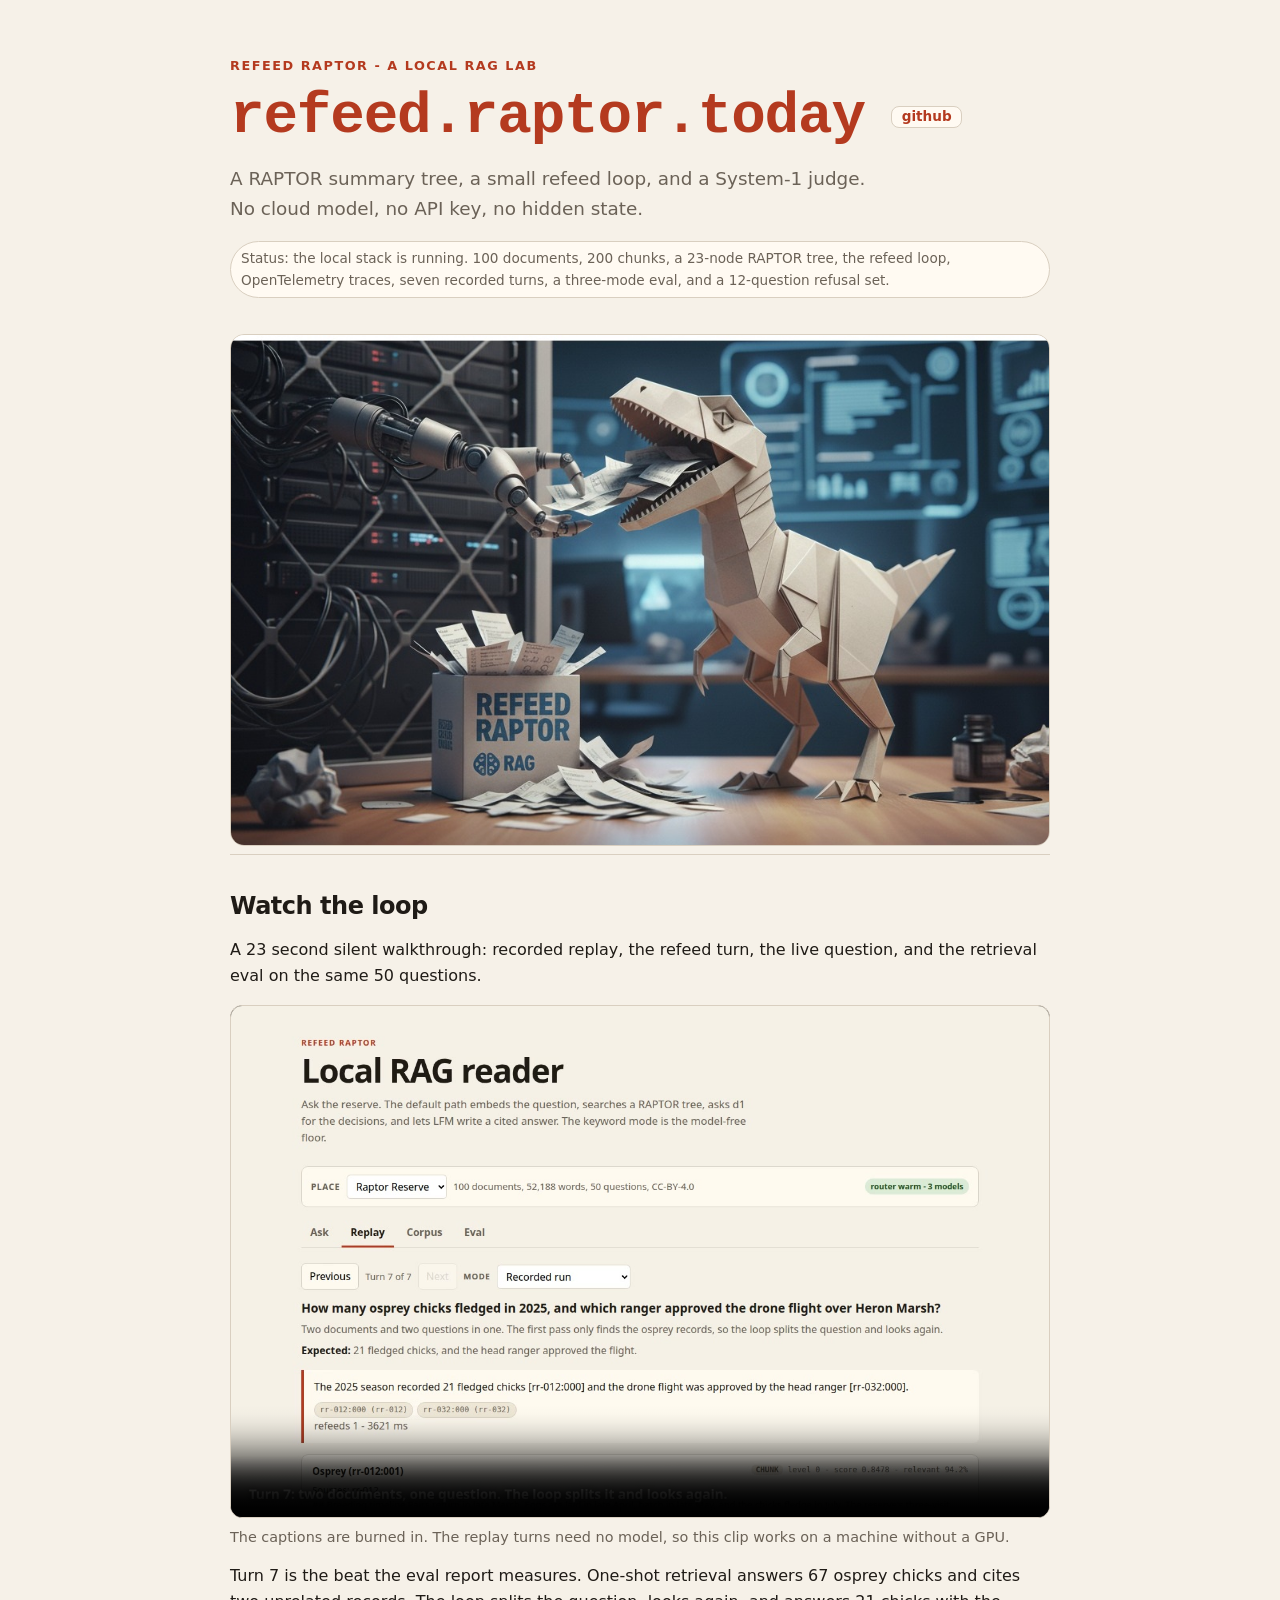
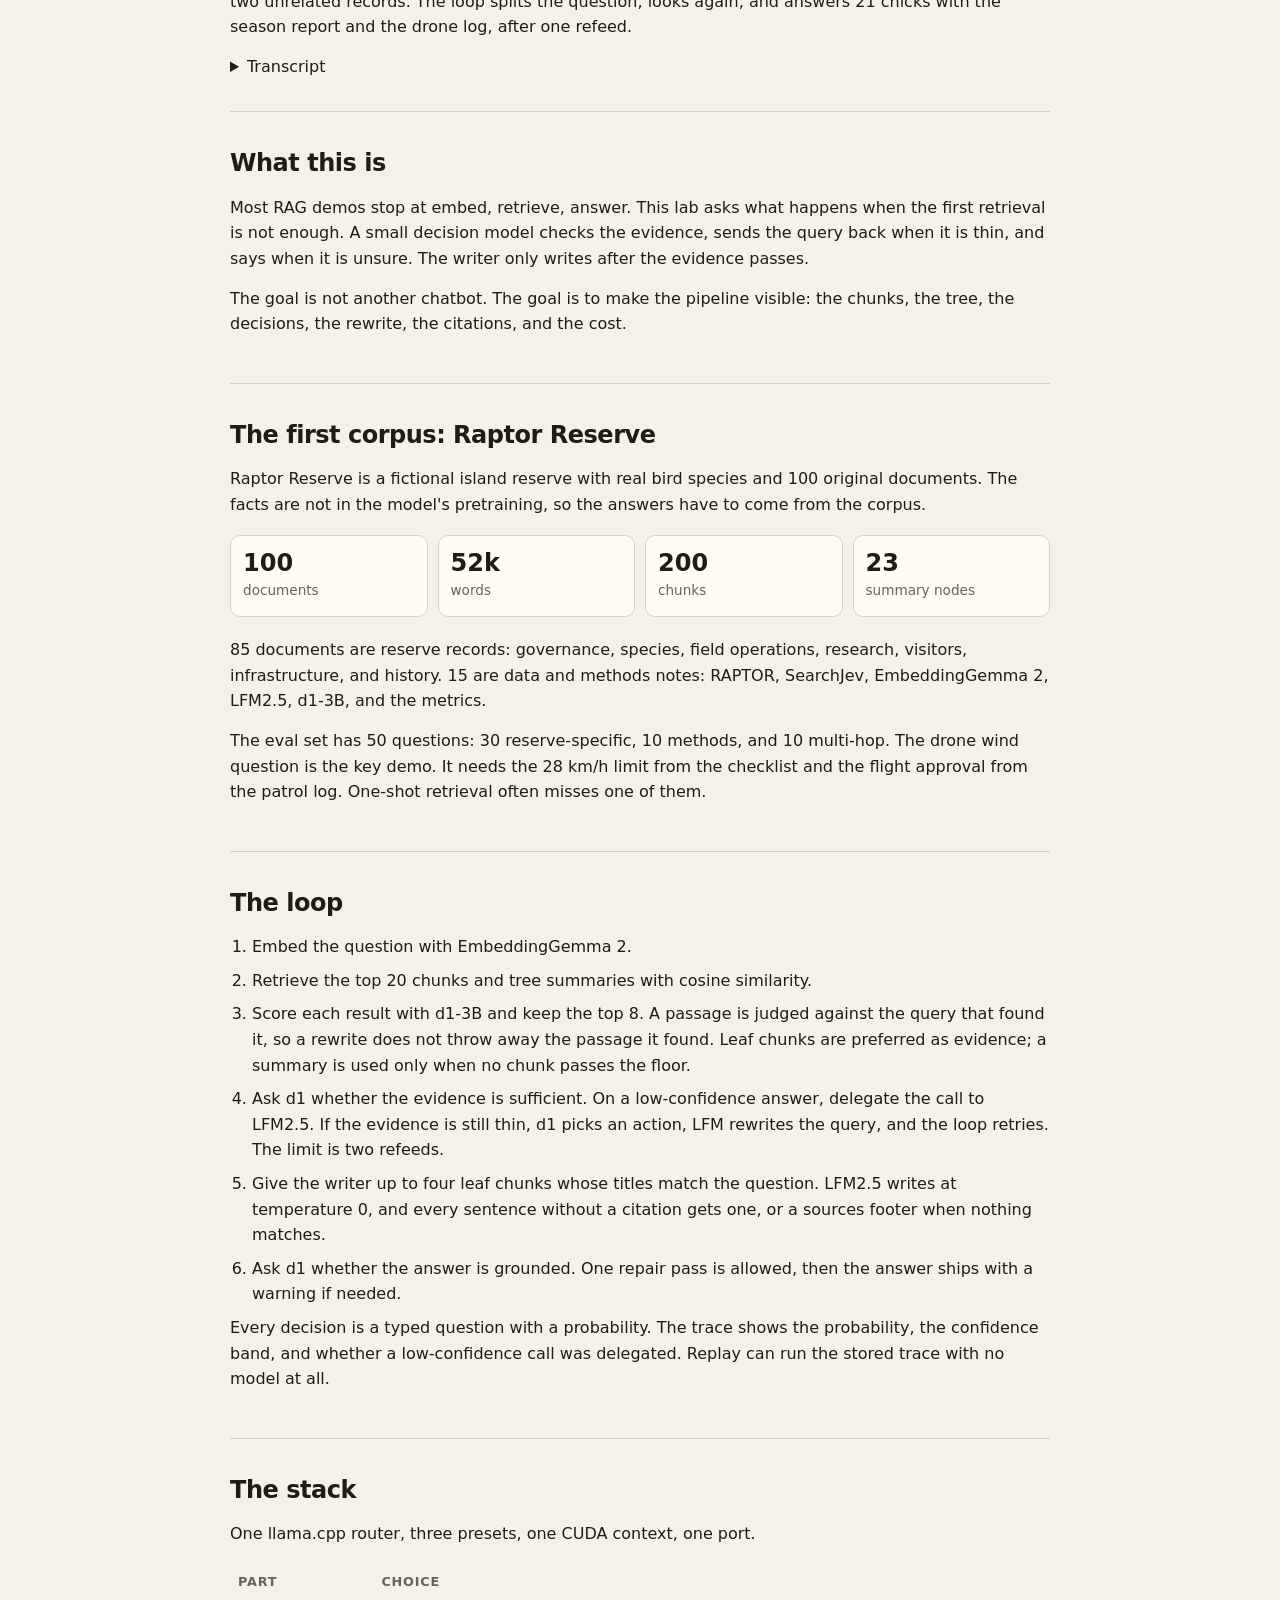
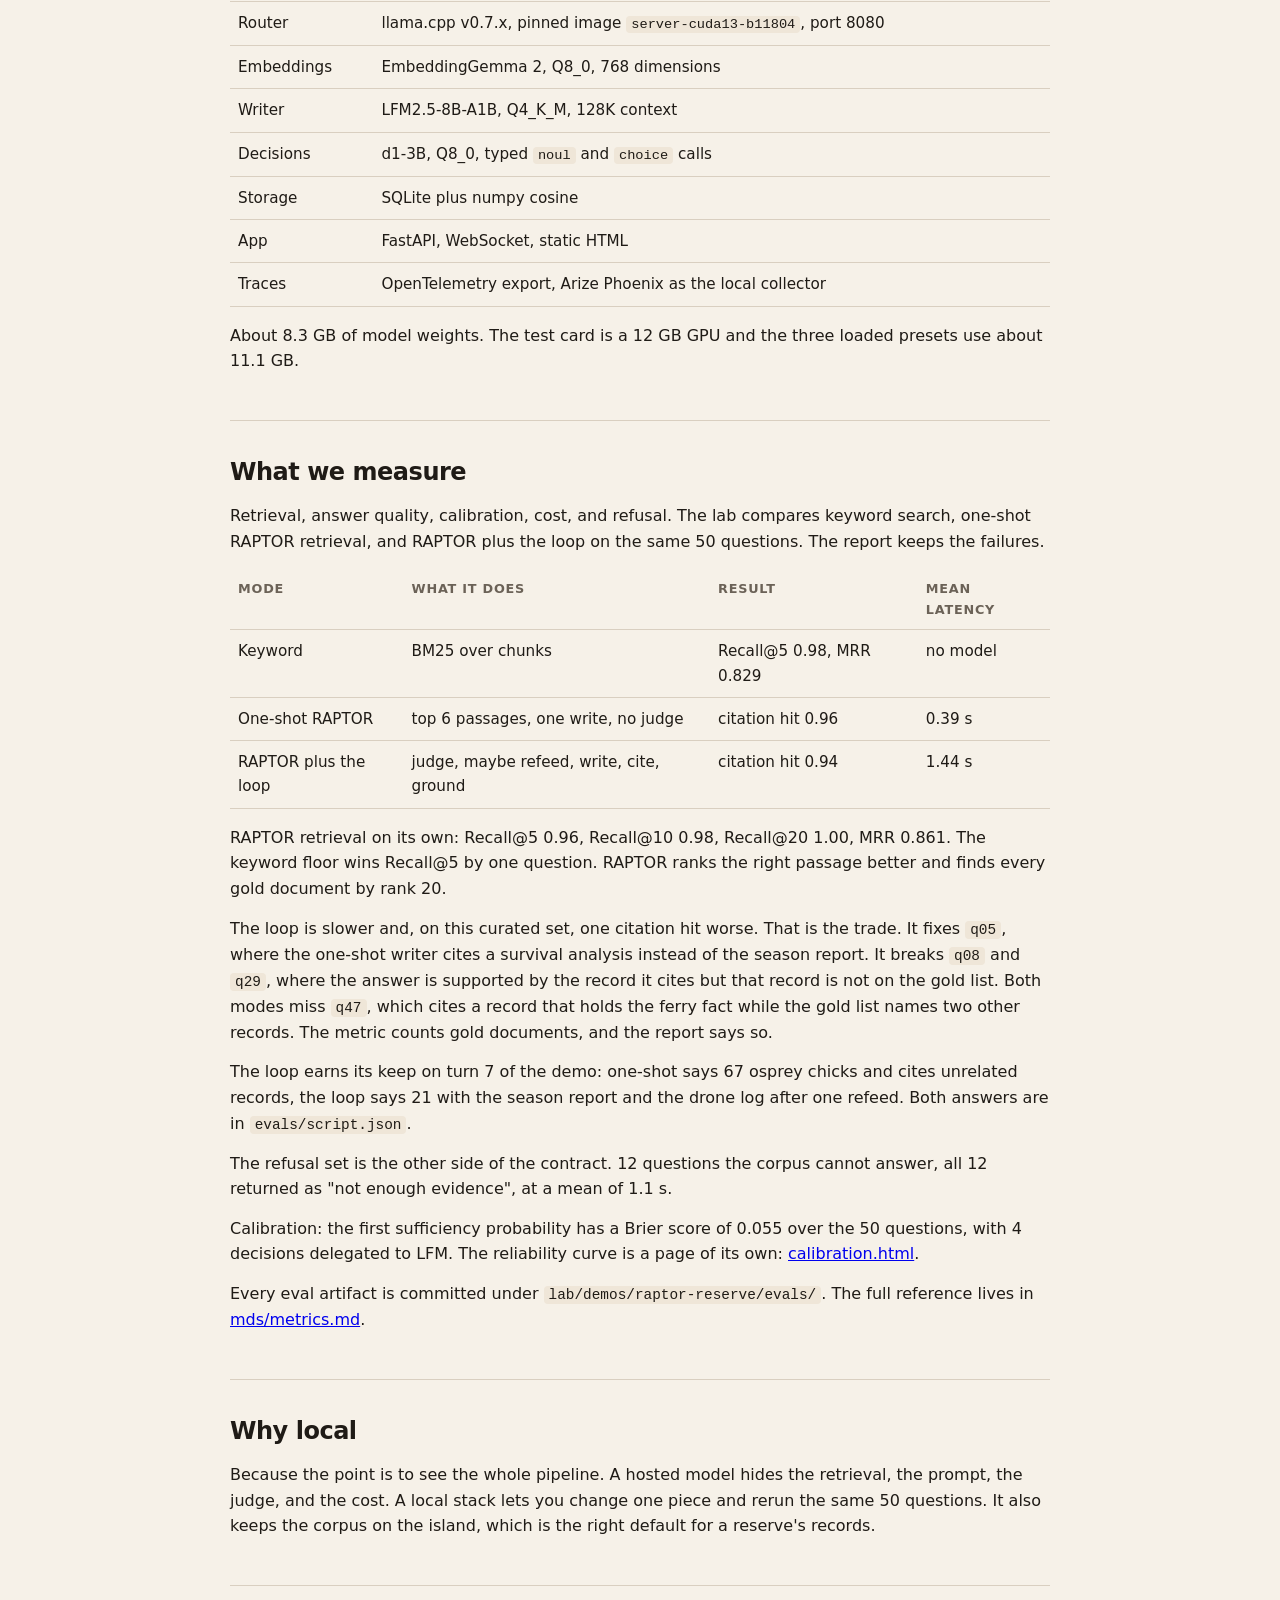
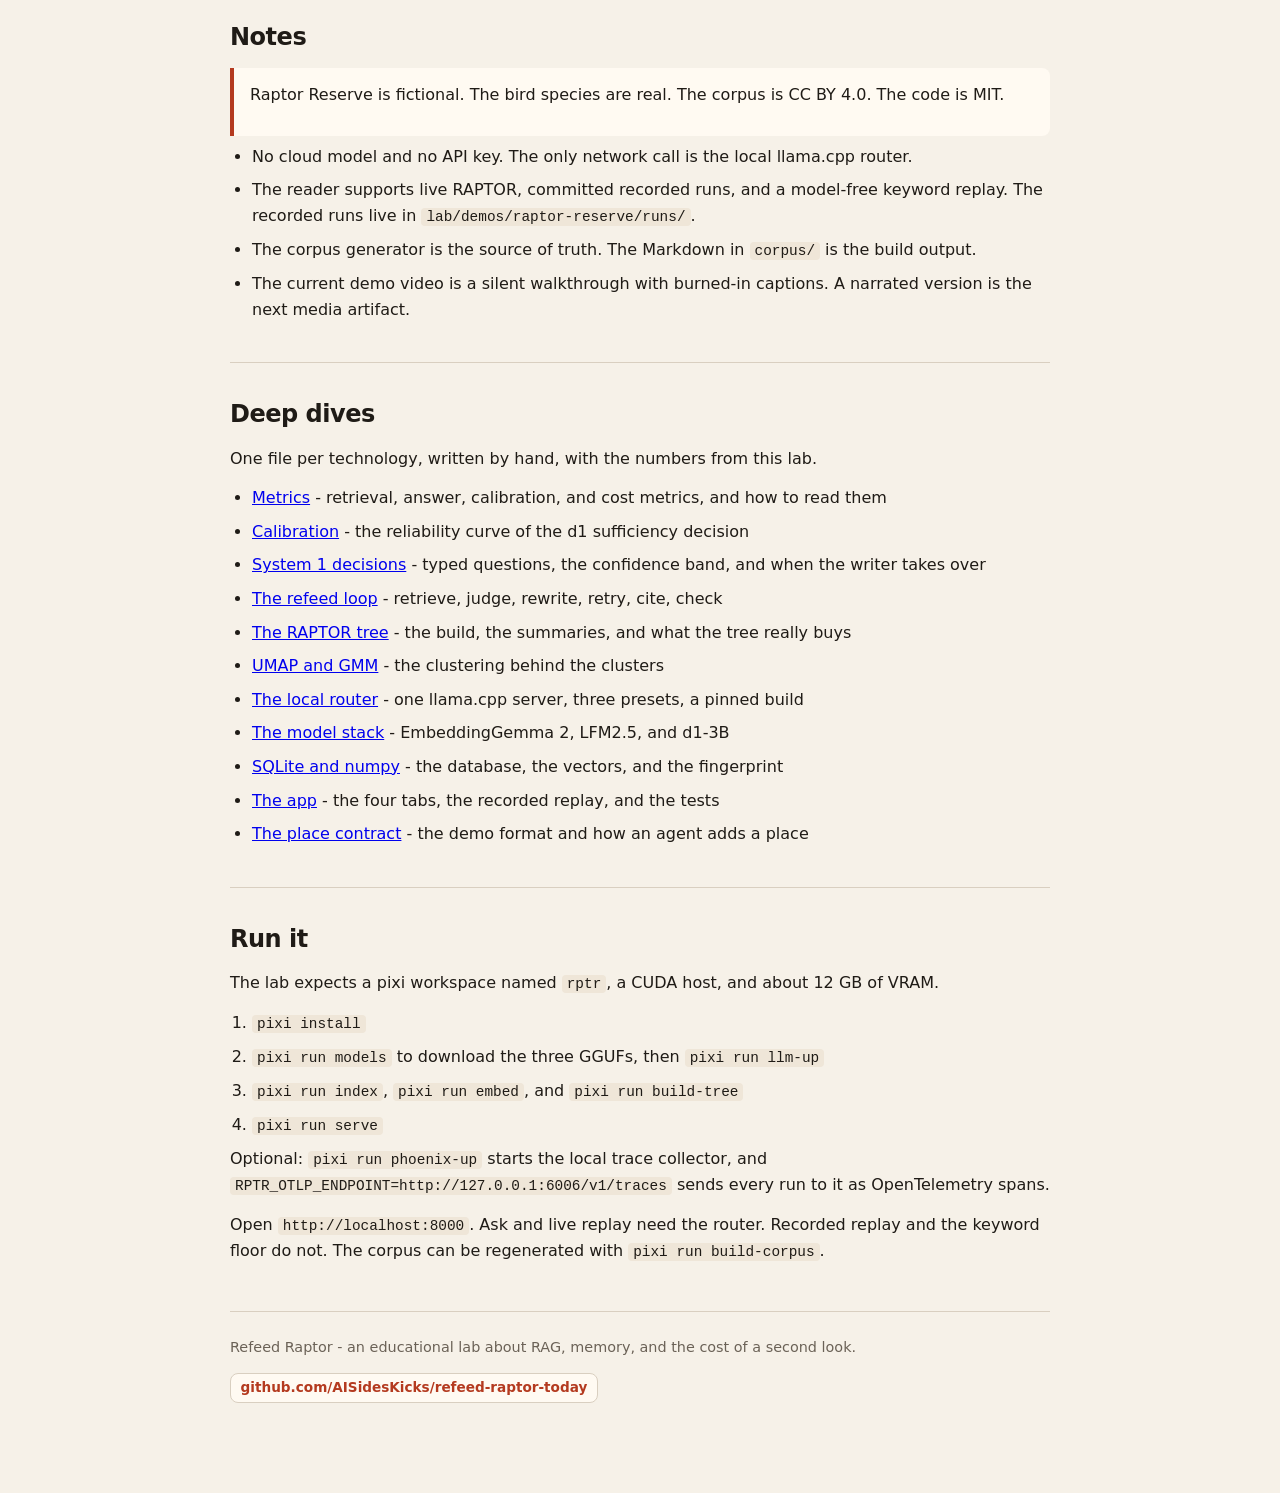
==== commit 5bb332c7: "chore(site): move the public project to refeed.raptor.today" ====
--- a/docs/index.html
+++ b/docs/index.html
@@ -5,7 +5,7 @@
 <meta name="viewport" content="width=device-width, initial-scale=1">
 <title>Refeed Raptor - a local RAG lab</title>
 <meta name="description" content="A local RAG lab with a RAPTOR summary tree, a refeed loop, d1 decisions, and an LFM writer. No cloud model or API key.">
-<link rel="canonical" href="https://refeed.raptor.report/">
+<link rel="canonical" href="https://refeed.raptor.today/">
 <link rel="icon" type="image/png" sizes="64x64" href="favicon.png">
 <link rel="icon" type="image/png" sizes="192x192" href="assets/images/icon-192.png">
 <link rel="apple-touch-icon" sizes="180x180" href="assets/images/icon-180.png">
@@ -18,22 +18,22 @@
 
 <meta property="og:type" content="website">
 <meta property="og:site_name" content="Refeed Raptor">
-<meta property="og:url" content="https://refeed.raptor.report/">
+<meta property="og:url" content="https://refeed.raptor.today/">
 <meta property="og:title" content="Refeed Raptor - a local RAG lab">
 <meta property="og:description" content="A RAPTOR summary tree, a small refeed loop, and a System-1 judge. No cloud model, no API key, no hidden state.">
-<meta property="og:image" content="https://refeed.raptor.report/refeed-raptor.png">
+<meta property="og:image" content="https://refeed.raptor.today/refeed-raptor.png">
 <meta property="og:image:type" content="image/png">
 <meta property="og:image:width" content="1024">
 <meta property="og:image:height" content="635">
 <meta property="og:image:alt" content="A paper raptor eating documents fed by a robot arm in a server room">
-<meta property="og:video" content="https://refeed.raptor.report/assets/videos/refeed-loop.mp4">
+<meta property="og:video" content="https://refeed.raptor.today/assets/videos/refeed-loop.mp4">
 <meta property="og:video:type" content="video/mp4">
 <meta property="og:locale" content="en">
 
 <meta name="twitter:card" content="summary_large_image">
 <meta name="twitter:title" content="Refeed Raptor - a local RAG lab">
 <meta name="twitter:description" content="A RAPTOR summary tree, a small refeed loop, and a System-1 judge. No cloud model, no API key.">
-<meta name="twitter:image" content="https://refeed.raptor.report/refeed-raptor.png">
+<meta name="twitter:image" content="https://refeed.raptor.today/refeed-raptor.png">
 <meta name="twitter:image:alt" content="A paper raptor eating documents fed by a robot arm in a server room">
 <style>
   :root {
@@ -261,7 +261,7 @@
 
 <header>
   <p class="eyebrow">Refeed Raptor - a local RAG lab</p>
-  <h1><span class="domain">refeed.raptor.report</span> <a class="gh" href="https://github.com/AISidesKicks/refeed-raptor-report">github</a></h1>
+  <h1><span class="domain">refeed.raptor.today</span> <a class="gh" href="https://github.com/AISidesKicks/refeed-raptor-today">github</a></h1>
   <p class="lede">A RAPTOR summary tree, a small refeed loop, and a System-1 judge. No cloud model, no API key, no hidden state.</p>
   <p class="status">Status: the local stack is running. 100 documents, 200 chunks, a 23-node RAPTOR tree, the refeed loop, OpenTelemetry traces, seven recorded turns, a three-mode eval, and a 12-question refusal set.</p>
 </header>
@@ -287,7 +287,7 @@
     <p><strong>0:12</strong> Turn 7: two documents, one question. The loop splits it and looks again.</p>
     <p><strong>0:17</strong> Live mode: retrieve, judge, write, cite, check grounding.</p>
     <p><strong>0:21</strong> RAPTOR on 50 questions: Recall@20 100%, MRR 0.861.</p>
-    <p><strong>0:23</strong> refeed.raptor.report - local models, visible loop.</p>
+    <p><strong>0:23</strong> refeed.raptor.today - local models, visible loop.</p>
   </details>
 </section>
 
@@ -353,7 +353,7 @@
   <p>The loop earns its keep on turn 7 of the demo: one-shot says 67 osprey chicks and cites unrelated records, the loop says 21 with the season report and the drone log after one refeed. Both answers are in <code>evals/script.json</code>.</p>
   <p>The refusal set is the other side of the contract. 12 questions the corpus cannot answer, all 12 returned as "not enough evidence", at a mean of 1.1 s.</p>
   <p>Calibration: the first sufficiency probability has a Brier score of 0.055 over the 50 questions, with 4 decisions delegated to LFM. The reliability curve is a page of its own: <a href="./calibration.html">calibration.html</a>.</p>
-  <p>Every eval artifact is committed under <code>lab/demos/raptor-reserve/evals/</code>. The full reference lives in <a href="https://github.com/AISidesKicks/refeed-raptor-report/blob/main/mds/metrics.md">mds/metrics.md</a>.</p>
+  <p>Every eval artifact is committed under <code>lab/demos/raptor-reserve/evals/</code>. The full reference lives in <a href="https://github.com/AISidesKicks/refeed-raptor-today/blob/main/mds/metrics.md">mds/metrics.md</a>.</p>
 </section>
 
 <section id="local">
@@ -378,17 +378,17 @@
   <h2>Deep dives</h2>
   <p>One file per technology, written by hand, with the numbers from this lab.</p>
   <ul>
-    <li><a href="https://github.com/AISidesKicks/refeed-raptor-report/blob/main/mds/metrics.md">Metrics</a> - retrieval, answer, calibration, and cost metrics, and how to read them</li>
+    <li><a href="https://github.com/AISidesKicks/refeed-raptor-today/blob/main/mds/metrics.md">Metrics</a> - retrieval, answer, calibration, and cost metrics, and how to read them</li>
     <li><a href="./calibration.html">Calibration</a> - the reliability curve of the d1 sufficiency decision</li>
-    <li><a href="https://github.com/AISidesKicks/refeed-raptor-report/blob/main/mds/systemone.md">System 1 decisions</a> - typed questions, the confidence band, and when the writer takes over</li>
-    <li><a href="https://github.com/AISidesKicks/refeed-raptor-report/blob/main/mds/refeed.md">The refeed loop</a> - retrieve, judge, rewrite, retry, cite, check</li>
-    <li><a href="https://github.com/AISidesKicks/refeed-raptor-report/blob/main/mds/raptor.md">The RAPTOR tree</a> - the build, the summaries, and what the tree really buys</li>
-    <li><a href="https://github.com/AISidesKicks/refeed-raptor-report/blob/main/mds/umap-gmm.md">UMAP and GMM</a> - the clustering behind the clusters</li>
-    <li><a href="https://github.com/AISidesKicks/refeed-raptor-report/blob/main/mds/llamacpp.md">The local router</a> - one llama.cpp server, three presets, a pinned build</li>
-    <li><a href="https://github.com/AISidesKicks/refeed-raptor-report/blob/main/mds/models.md">The model stack</a> - EmbeddingGemma 2, LFM2.5, and d1-3B</li>
-    <li><a href="https://github.com/AISidesKicks/refeed-raptor-report/blob/main/mds/sqlite-numpy.md">SQLite and numpy</a> - the database, the vectors, and the fingerprint</li>
-    <li><a href="https://github.com/AISidesKicks/refeed-raptor-report/blob/main/mds/fastapi-app.md">The app</a> - the four tabs, the recorded replay, and the tests</li>
-    <li><a href="https://github.com/AISidesKicks/refeed-raptor-report/blob/main/mds/place-contract.md">The place contract</a> - the demo format and how an agent adds a place</li>
+    <li><a href="https://github.com/AISidesKicks/refeed-raptor-today/blob/main/mds/systemone.md">System 1 decisions</a> - typed questions, the confidence band, and when the writer takes over</li>
+    <li><a href="https://github.com/AISidesKicks/refeed-raptor-today/blob/main/mds/refeed.md">The refeed loop</a> - retrieve, judge, rewrite, retry, cite, check</li>
+    <li><a href="https://github.com/AISidesKicks/refeed-raptor-today/blob/main/mds/raptor.md">The RAPTOR tree</a> - the build, the summaries, and what the tree really buys</li>
+    <li><a href="https://github.com/AISidesKicks/refeed-raptor-today/blob/main/mds/umap-gmm.md">UMAP and GMM</a> - the clustering behind the clusters</li>
+    <li><a href="https://github.com/AISidesKicks/refeed-raptor-today/blob/main/mds/llamacpp.md">The local router</a> - one llama.cpp server, three presets, a pinned build</li>
+    <li><a href="https://github.com/AISidesKicks/refeed-raptor-today/blob/main/mds/models.md">The model stack</a> - EmbeddingGemma 2, LFM2.5, and d1-3B</li>
+    <li><a href="https://github.com/AISidesKicks/refeed-raptor-today/blob/main/mds/sqlite-numpy.md">SQLite and numpy</a> - the database, the vectors, and the fingerprint</li>
+    <li><a href="https://github.com/AISidesKicks/refeed-raptor-today/blob/main/mds/fastapi-app.md">The app</a> - the four tabs, the recorded replay, and the tests</li>
+    <li><a href="https://github.com/AISidesKicks/refeed-raptor-today/blob/main/mds/place-contract.md">The place contract</a> - the demo format and how an agent adds a place</li>
   </ul>
 </section>
 
@@ -409,7 +409,7 @@
 
 <footer>
   <p>Refeed Raptor - an educational lab about RAG, memory, and the cost of a second look.</p>
-  <p><a class="gh" href="https://github.com/AISidesKicks/refeed-raptor-report">github.com/AISidesKicks/refeed-raptor-report</a></p>
+  <p><a class="gh" href="https://github.com/AISidesKicks/refeed-raptor-today">github.com/AISidesKicks/refeed-raptor-today</a></p>
 </footer>
 
 </div>
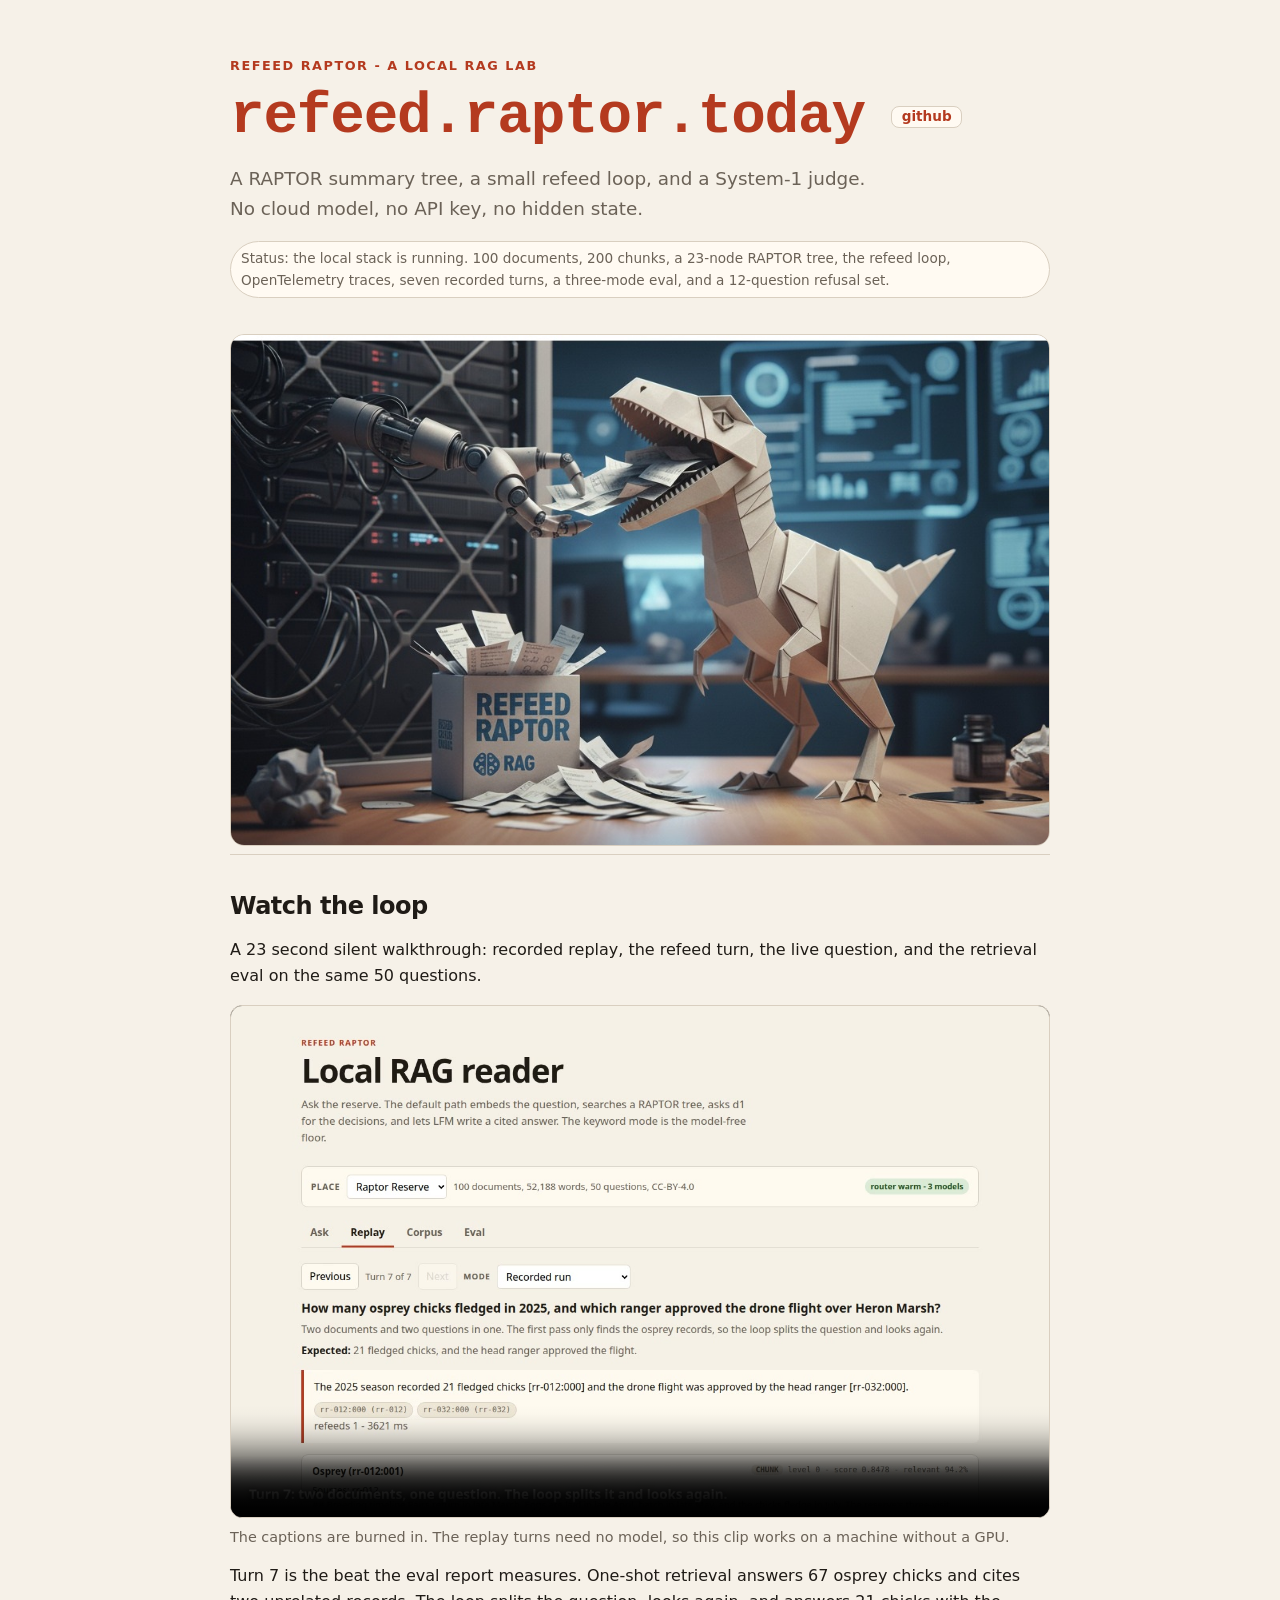
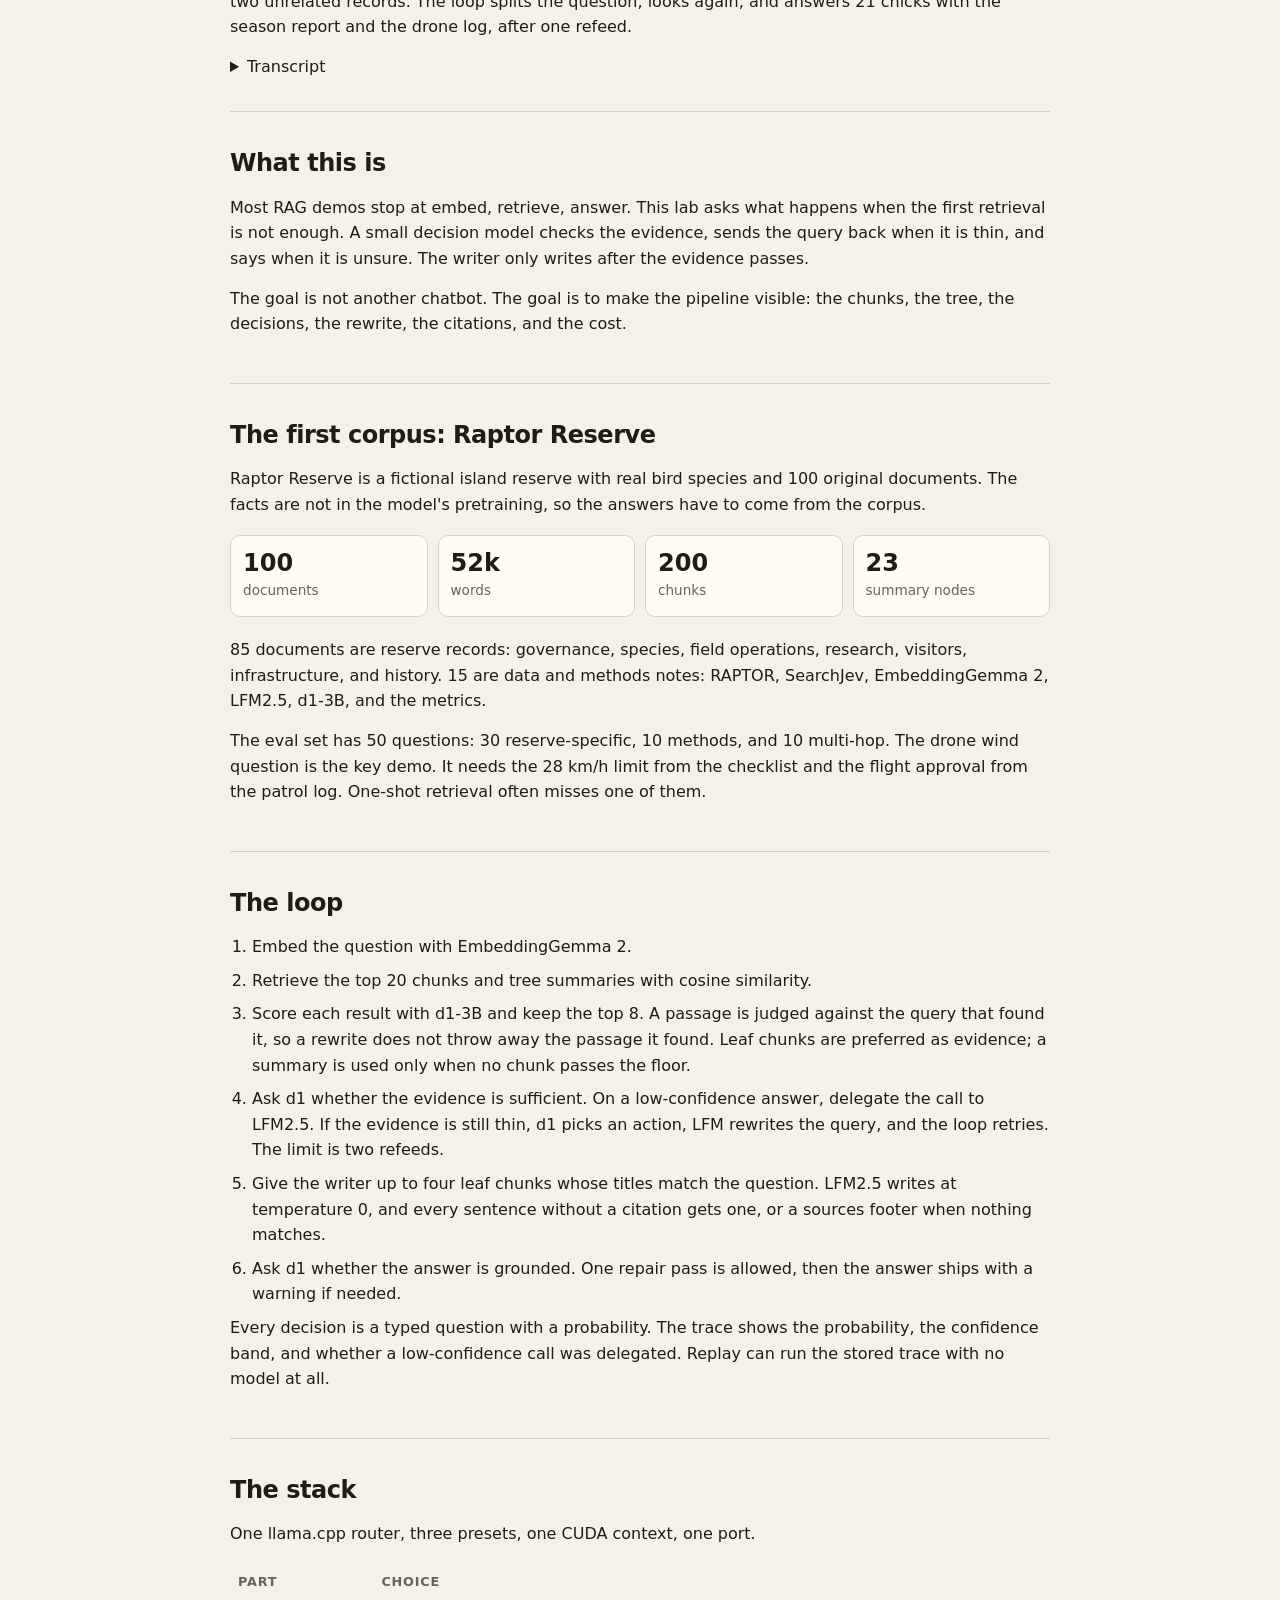
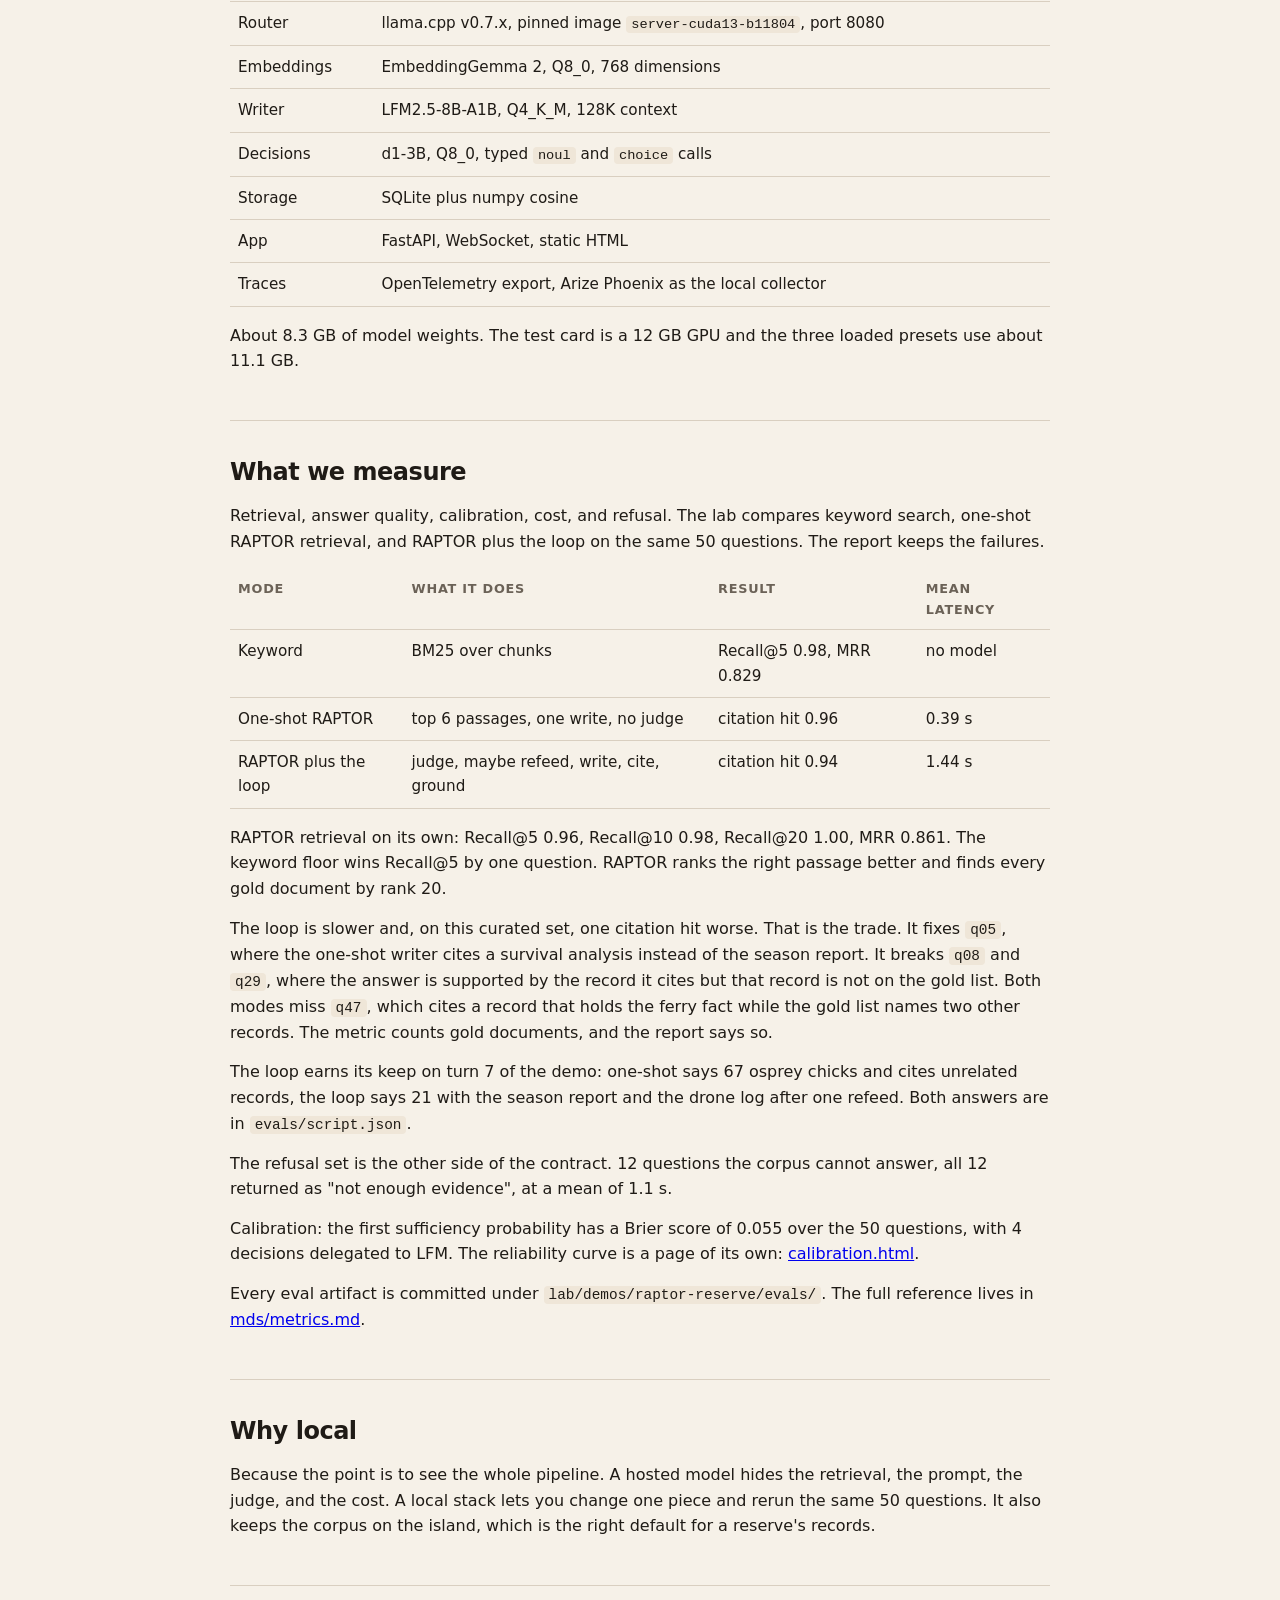
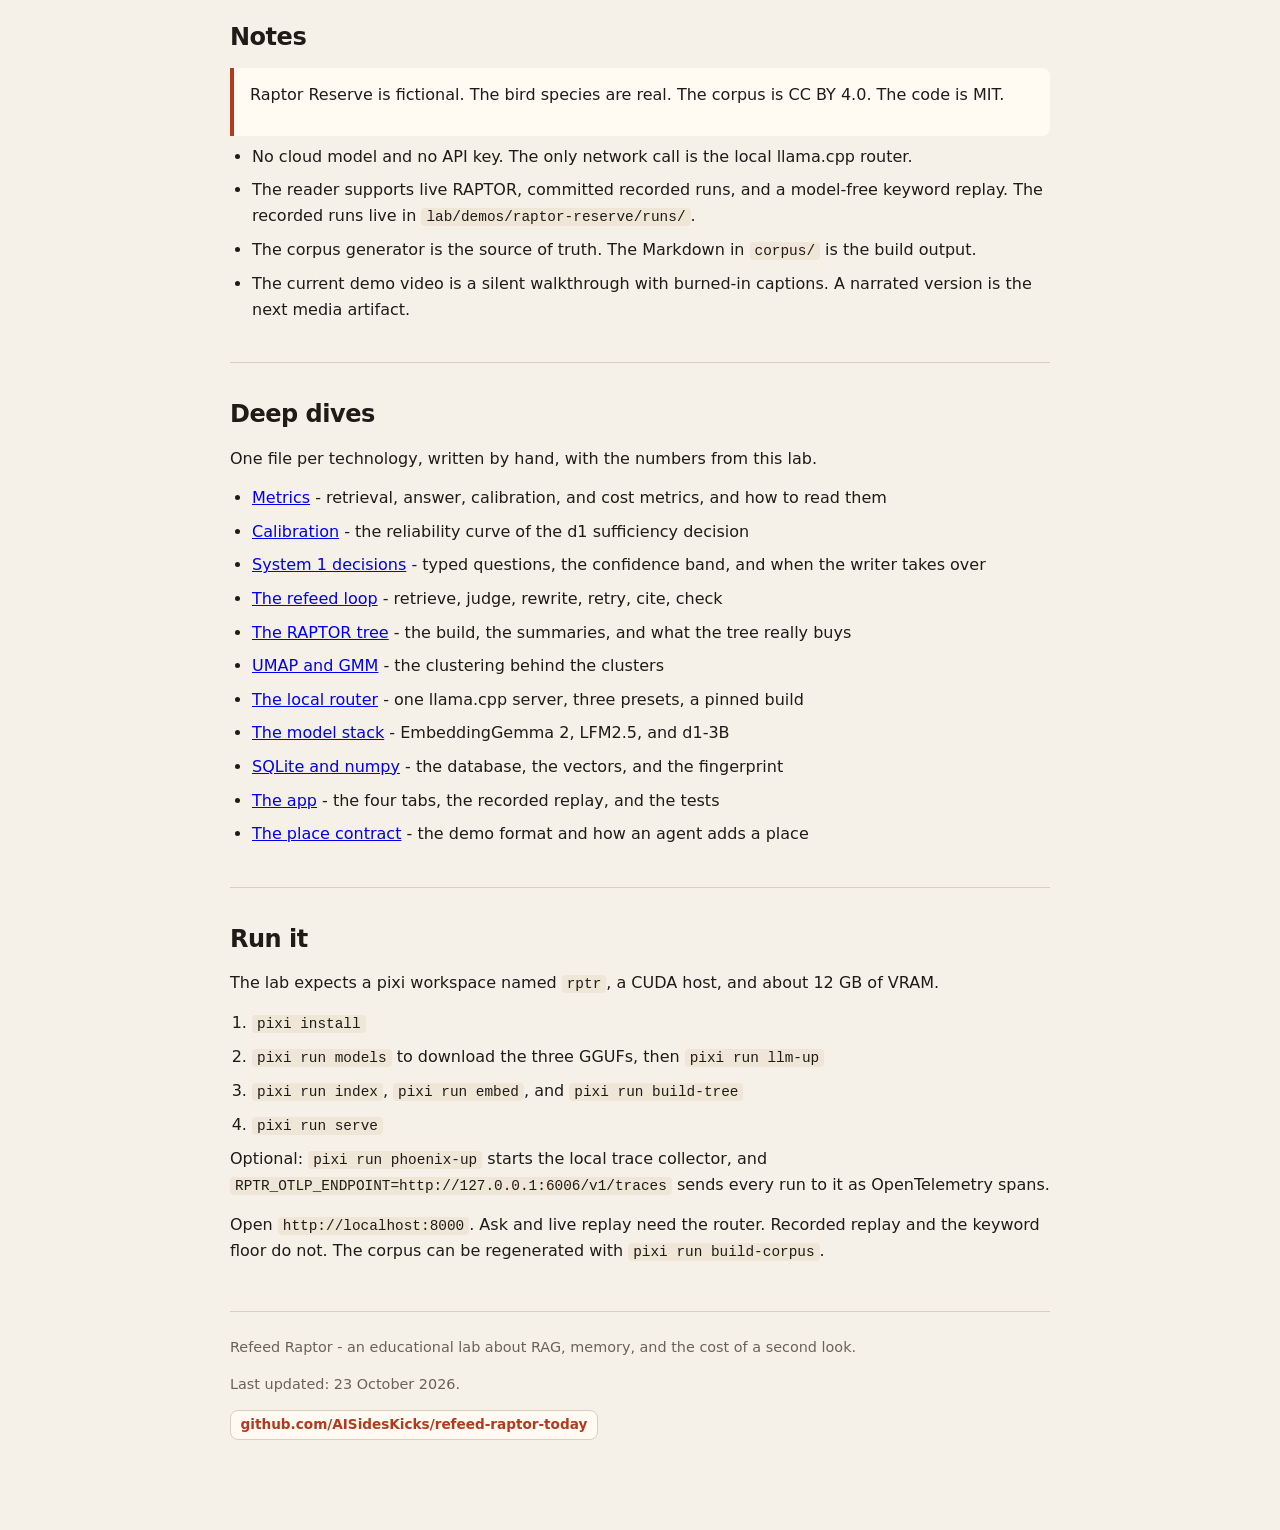
==== commit f406f239: "docs(web): bump the publish date to 23 October 2026" ====
--- a/docs/index.html
+++ b/docs/index.html
@@ -13,8 +13,8 @@
 <meta name="color-scheme" content="light">
 <meta name="author" content="AISidesKicks">
 <meta name="publisher" content="AISidesKicks">
-<meta property="article:published_time" content="2026-10-22T00:00:00+00:00">
-<meta property="article:modified_time" content="2026-10-22T00:00:00+00:00">
+<meta property="article:published_time" content="2026-10-23T00:00:00+00:00">
+<meta property="article:modified_time" content="2026-10-23T00:00:00+00:00">
 
 <meta property="og:type" content="website">
 <meta property="og:site_name" content="Refeed Raptor">
@@ -409,6 +409,7 @@
 
 <footer>
   <p>Refeed Raptor - an educational lab about RAG, memory, and the cost of a second look.</p>
+  <p>Last updated: <time datetime="2026-10-23">23 October 2026</time>.</p>
   <p><a class="gh" href="https://github.com/AISidesKicks/refeed-raptor-today">github.com/AISidesKicks/refeed-raptor-today</a></p>
 </footer>
 
